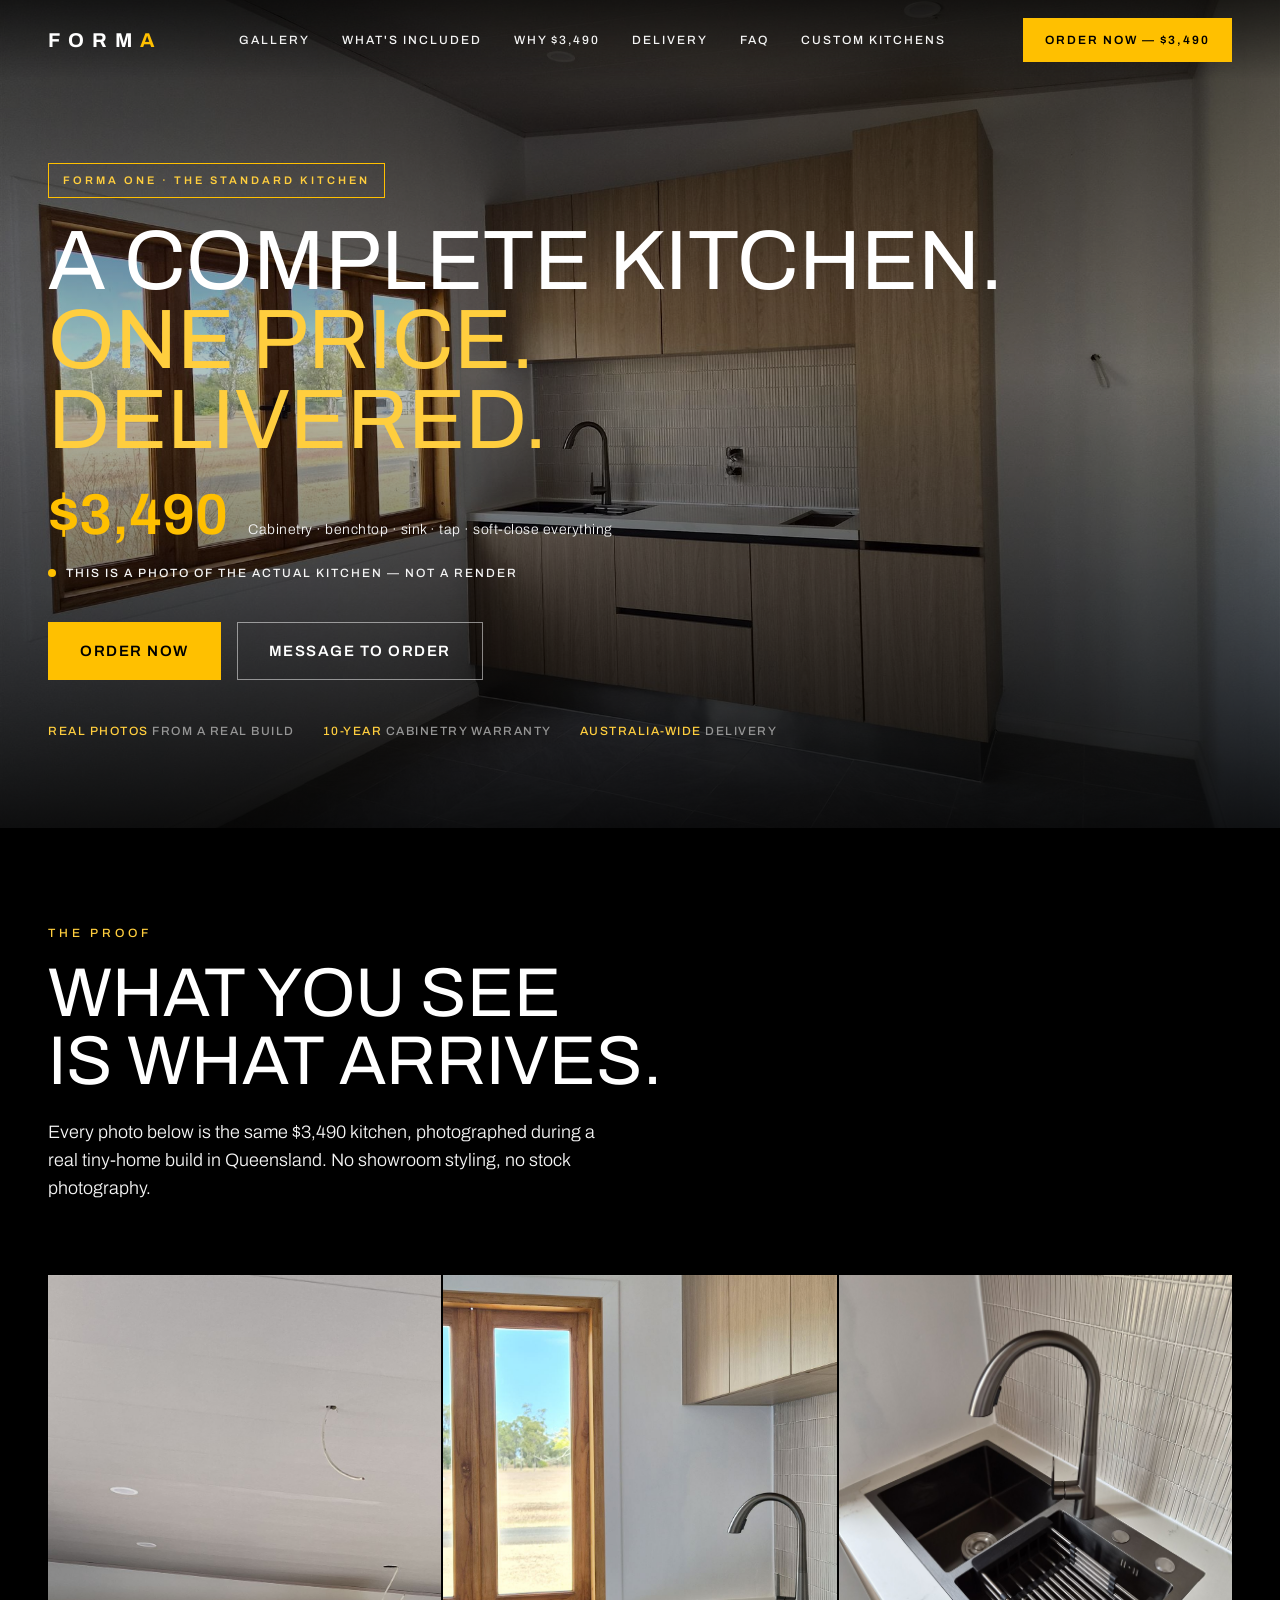
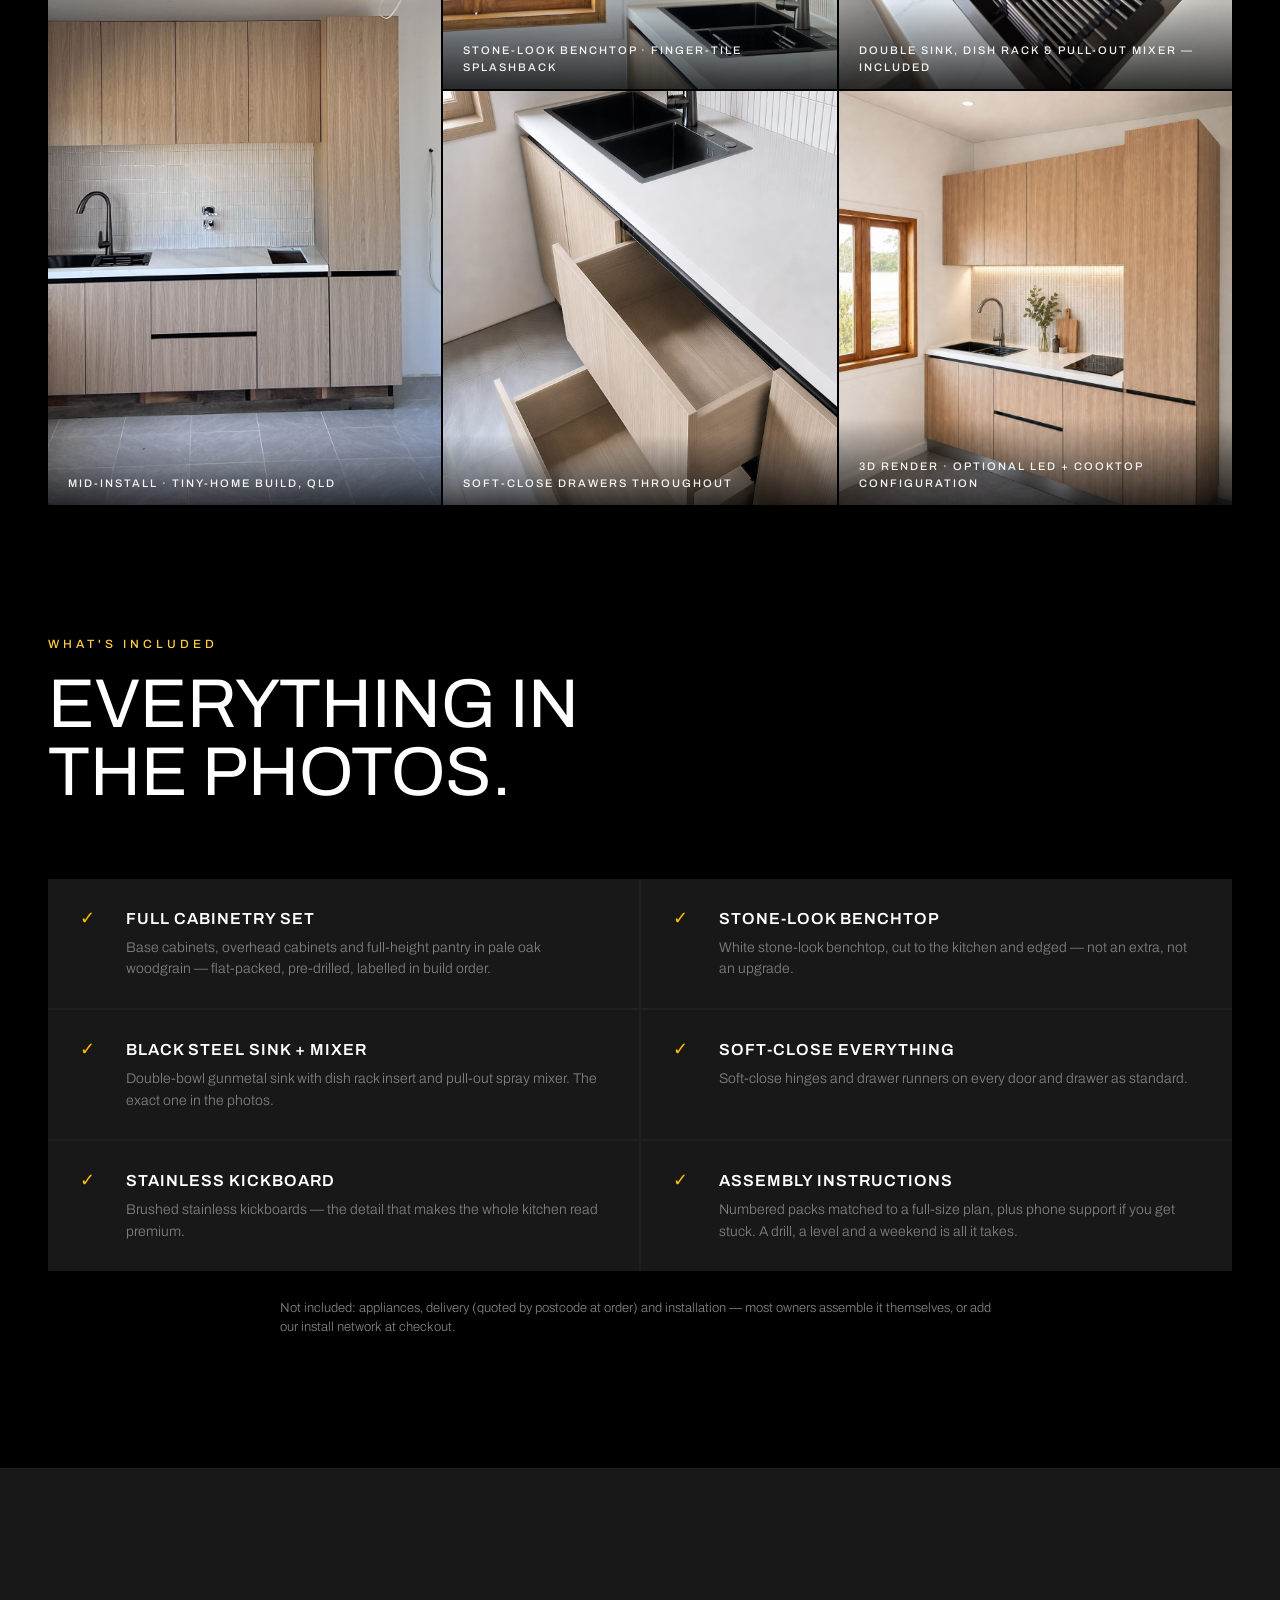
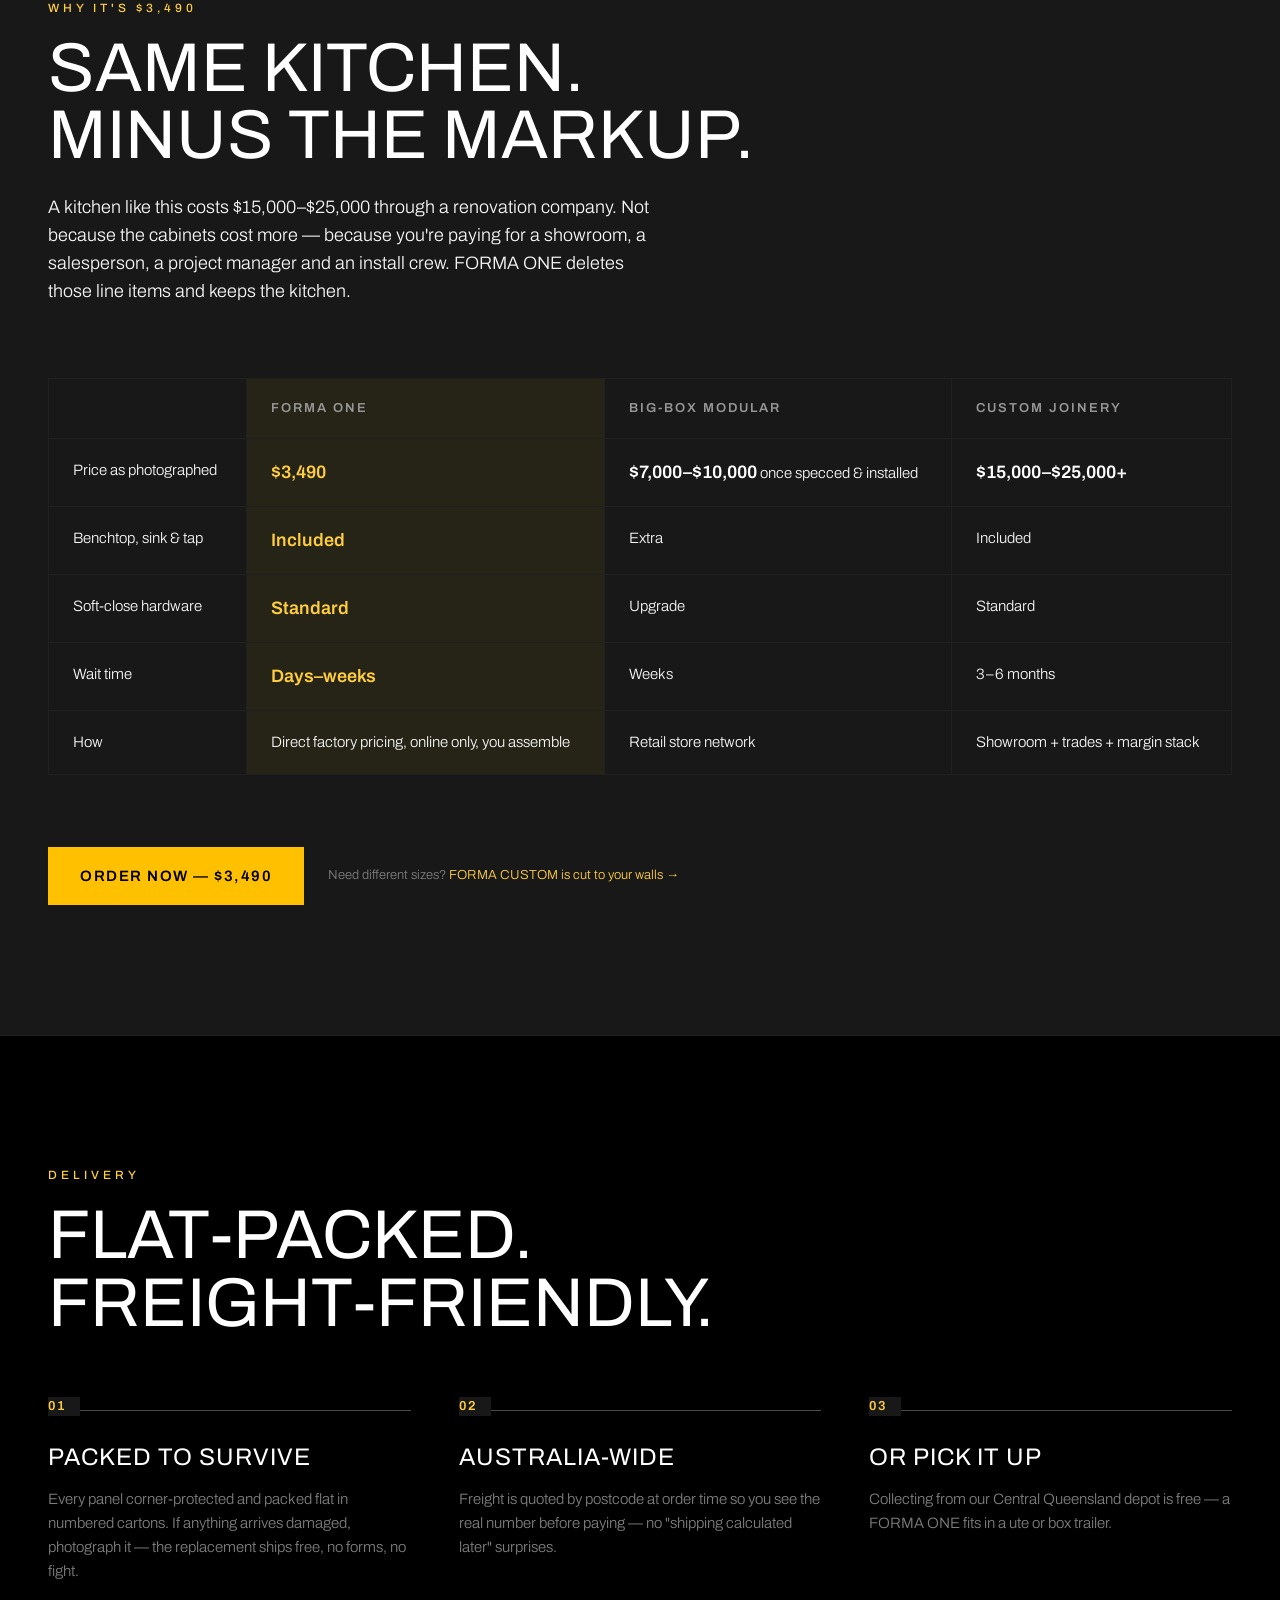
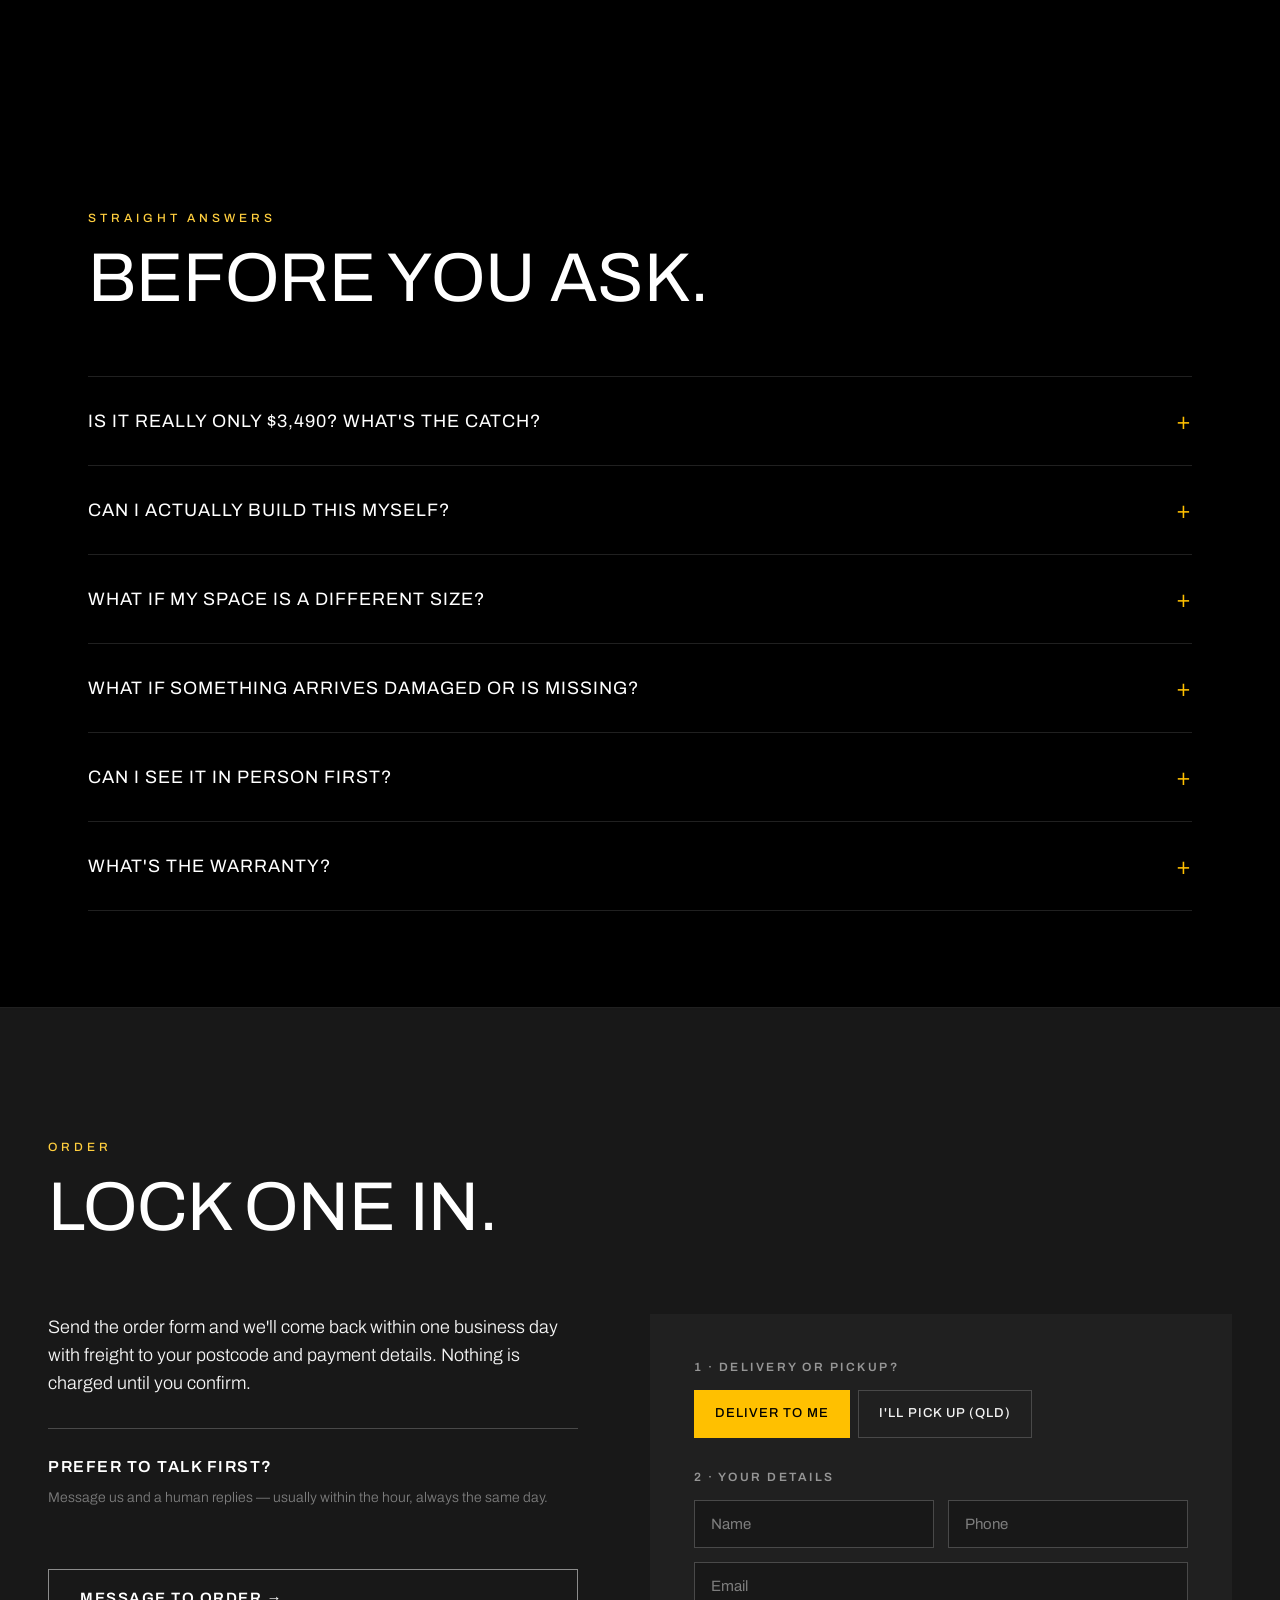
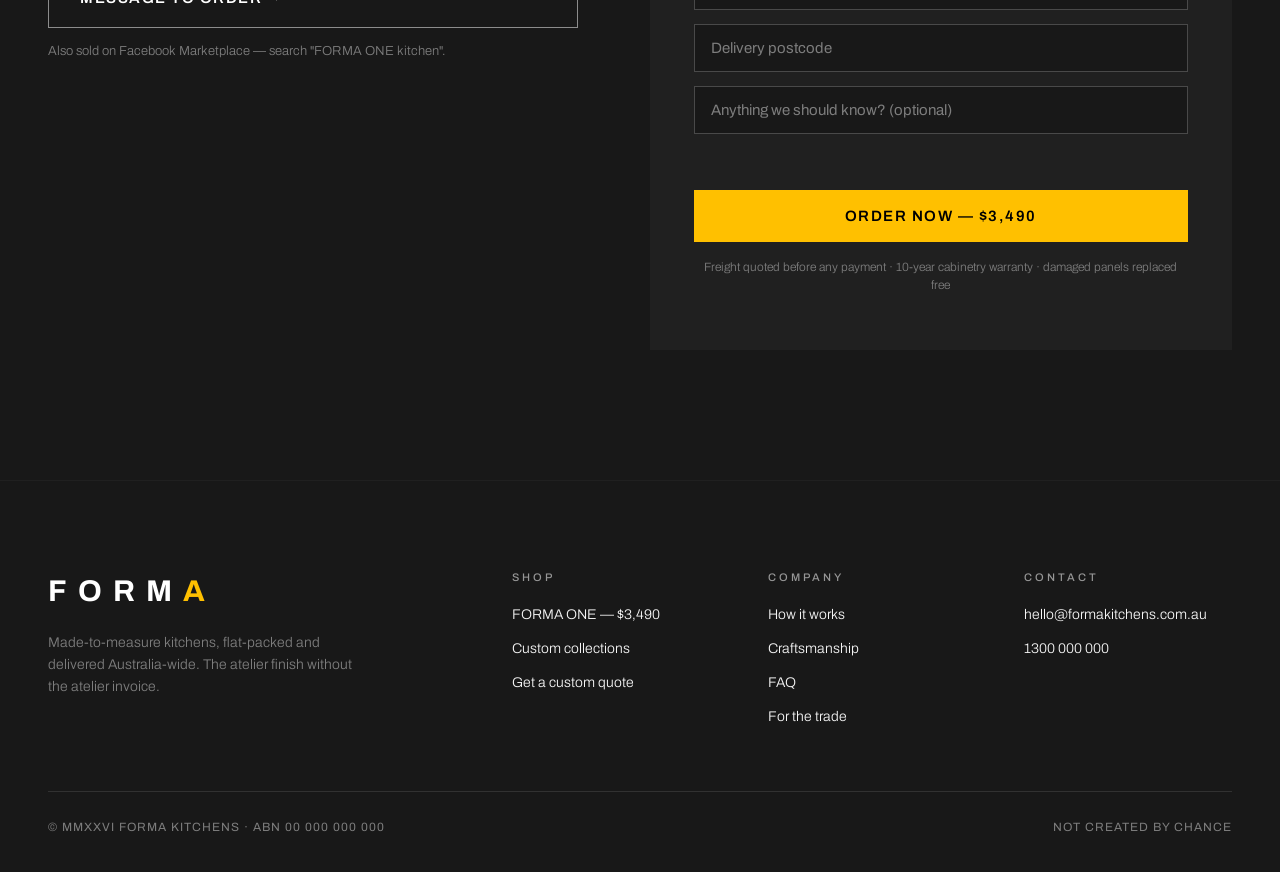
==== forma-one.html @ 72518c18 "Add FORMA ONE product page: $3,490 entry kitchen with real build photos Photo-led product page per t" ====
<!DOCTYPE html>
<html lang="en-AU">
<head>
<meta charset="utf-8">
<meta name="viewport" content="width=device-width, initial-scale=1">
<title>FORMA ONE — A Complete Kitchen for $3,490, Delivered | FORMA Kitchens</title>
<meta name="description" content="A complete modern kitchen — pale oak fronts, stone-look benchtop, black steel sink, soft-close everything — for $3,490. Real photos from a real build. Delivered flat-packed, Australia-wide.">
<meta property="og:title" content="FORMA ONE — A Complete Kitchen for $3,490">
<meta property="og:description" content="Everything in the photos: cabinetry, benchtop, sink, tap, soft-close hardware. $3,490, delivered flat-packed.">
<meta property="og:image" content="assets/products/kitchen-full.jpg">
<link rel="icon" href="data:image/svg+xml,%3Csvg xmlns='http://www.w3.org/2000/svg' viewBox='0 0 32 32'%3E%3Crect width='32' height='32' fill='%23000'/%3E%3Ctext x='16' y='23' font-family='Arial' font-size='20' font-weight='700' fill='%23FFC000' text-anchor='middle'%3EA%3C/text%3E%3C/svg%3E">
<link rel="stylesheet" href="css/styles.css">
<script type="application/ld+json">
{
  "@context": "https://schema.org",
  "@type": "Product",
  "name": "FORMA ONE — Complete Flat-Pack Kitchen",
  "image": "assets/products/kitchen-full.jpg",
  "description": "Complete modern kitchen: pale oak cabinetry, stone-look benchtop, black steel double sink and mixer, soft-close hardware. Delivered flat-packed Australia-wide.",
  "brand": { "@type": "Brand", "name": "FORMA Kitchens" },
  "offers": { "@type": "Offer", "priceCurrency": "AUD", "price": "3490", "availability": "https://schema.org/InStock" }
}
</script>
</head>
<body>

<!-- ============ HEADER ============ -->
<header class="site-header" id="site-header">
  <a href="index.html" class="logo">FORM<em>A</em></a>
  <nav class="main-nav" aria-label="Primary">
    <a href="#gallery">Gallery</a>
    <a href="#included">What's Included</a>
    <a href="#price">Why $3,490</a>
    <a href="#delivery">Delivery</a>
    <a href="#faq">FAQ</a>
    <a href="index.html#collections">Custom Kitchens</a>
  </nav>
  <a href="#order" class="header-cta">Order Now — $3,490</a>
  <button class="nav-toggle" id="nav-toggle" aria-label="Open menu" aria-expanded="false" aria-controls="mobile-nav">&#9776;</button>
</header>

<nav class="mobile-nav" id="mobile-nav" aria-label="Mobile">
  <a href="#gallery">Gallery</a>
  <a href="#included">What's Included</a>
  <a href="#price">Why $3,490</a>
  <a href="#delivery">Delivery</a>
  <a href="#faq">FAQ</a>
  <a href="index.html#collections">Custom Kitchens</a>
  <a href="#order" class="btn btn-gold">Order Now — $3,490</a>
</nav>

<!-- ============ HERO ============ -->
<section class="p-hero" id="top">
  <img src="assets/products/kitchen-full.jpg" alt="The FORMA ONE kitchen installed — pale oak cabinets, stone-look benchtop, black sink, tall pantry" fetchpriority="high">
  <div class="p-hero-scrim"></div>
  <div class="p-hero-inner">
    <span class="p-badge">FORMA ONE &middot; The Standard Kitchen</span>
    <h1>A complete kitchen.<br><span class="gold">One price. Delivered.</span></h1>
    <div class="p-price-row">
      <span class="p-price">$3,490</span>
      <span class="p-price-note">Cabinetry &middot; benchtop &middot; sink &middot; tap &middot; soft-close everything</span>
    </div>
    <span class="p-real">This is a photo of the actual kitchen &mdash; not a render</span>
    <div class="hero-ctas">
      <a href="#order" class="btn btn-gold">Order Now</a>
      <!-- TODO: replace mailto with your FB Messenger link (m.me/yourpage) or SMS when ready -->
      <a href="mailto:hello@formakitchens.com.au?subject=FORMA%20ONE%20order%20enquiry" class="btn btn-ghost">Message to Order</a>
    </div>
    <div class="hero-assure">
      <span><b>Real photos</b> from a real build</span>
      <span><b>10-year</b> cabinetry warranty</span>
      <span><b>Australia-wide</b> delivery</span>
    </div>
  </div>
</section>

<!-- ============ GALLERY (REAL PHOTOS) ============ -->
<section class="section-tight" id="gallery" style="padding-bottom:0;">
  <div class="container-wide">
    <span class="eyebrow" data-reveal>The proof</span>
    <h2 class="h-section" data-reveal>What you see<br>is what arrives.</h2>
    <p class="lead" data-reveal style="margin-top:24px;max-width:560px;">Every photo below is the same $3,490 kitchen, photographed during a real tiny-home build in Queensland. No showroom styling, no stock photography.</p>
  </div>
  <div class="container-wide">
    <div class="gallery-grid">
      <figure class="tall" data-reveal>
        <img src="assets/products/pantry-vertical.jpg" alt="Full kitchen with tall pantry, mid-install" loading="lazy">
        <figcaption>Mid-install &middot; tiny-home build, QLD</figcaption>
      </figure>
      <figure data-reveal>
        <img src="assets/products/detail-window.jpg" alt="Benchtop and black sink beside timber window" loading="lazy">
        <figcaption>Stone-look benchtop &middot; finger-tile splashback</figcaption>
      </figure>
      <figure data-reveal>
        <img src="assets/products/detail-sink.jpg" alt="Black steel double sink with dish rack and pull-out mixer" loading="lazy">
        <figcaption>Double sink, dish rack &amp; pull-out mixer &mdash; included</figcaption>
      </figure>
      <figure data-reveal>
        <img src="assets/products/detail-drawers.jpg" alt="Soft-close drawers open showing woodgrain interior" loading="lazy">
        <figcaption>Soft-close drawers throughout</figcaption>
      </figure>
      <figure data-reveal>
        <img src="assets/products/render-led.jpg" alt="Render of the FORMA ONE with optional under-cabinet lighting and cooktop" loading="lazy">
        <figcaption>3D render &middot; optional LED + cooktop configuration</figcaption>
      </figure>
    </div>
    <!-- TODO: add your assembly / walkthrough video here when filmed — a 60s phone video of the tiny house kitchen outperforms every photo.
    <div style="margin-top:2px;"><video controls preload="metadata" poster="assets/products/kitchen-full.jpg" src="assets/products/walkthrough.mp4" style="width:100%;display:block;"></video></div>
    -->
  </div>
</section>

<!-- ============ WHAT'S INCLUDED ============ -->
<section class="section" id="included">
  <div class="container-wide">
    <span class="eyebrow" data-reveal>What's included</span>
    <h2 class="h-section" data-reveal>Everything in<br>the photos.</h2>
    <!-- TODO: confirm exact run length / cabinet count against your actual kit before launch -->
    <div class="included-grid">
      <div class="included-item" data-reveal><span class="tick">&#10003;</span><div><h4>Full cabinetry set</h4><p>Base cabinets, overhead cabinets and full-height pantry in pale oak woodgrain — flat-packed, pre-drilled, labelled in build order.</p></div></div>
      <div class="included-item" data-reveal><span class="tick">&#10003;</span><div><h4>Stone-look benchtop</h4><p>White stone-look benchtop, cut to the kitchen and edged — not an extra, not an upgrade.</p></div></div>
      <div class="included-item" data-reveal><span class="tick">&#10003;</span><div><h4>Black steel sink + mixer</h4><p>Double-bowl gunmetal sink with dish rack insert and pull-out spray mixer. The exact one in the photos.</p></div></div>
      <div class="included-item" data-reveal><span class="tick">&#10003;</span><div><h4>Soft-close everything</h4><p>Soft-close hinges and drawer runners on every door and drawer as standard.</p></div></div>
      <div class="included-item" data-reveal><span class="tick">&#10003;</span><div><h4>Stainless kickboard</h4><p>Brushed stainless kickboards — the detail that makes the whole kitchen read premium.</p></div></div>
      <div class="included-item" data-reveal><span class="tick">&#10003;</span><div><h4>Assembly instructions</h4><p>Numbered packs matched to a full-size plan, plus phone support if you get stuck. A drill, a level and a weekend is all it takes.</p></div></div>
    </div>
    <p class="price-note" style="text-align:left;padding:0;margin-top:28px;">Not included: appliances, delivery (quoted by postcode at order) and installation — most owners assemble it themselves, or add our install network at checkout.</p>
  </div>
</section>

<!-- ============ WHY $3,490 ============ -->
<section class="section process" id="price">
  <div class="container-wide">
    <span class="eyebrow" data-reveal>Why it's $3,490</span>
    <h2 class="h-section" data-reveal>Same kitchen.<br>Minus the markup.</h2>
    <p class="lead" data-reveal style="margin-top:24px;max-width:620px;">A kitchen like this costs $15,000&ndash;$25,000 through a renovation company. Not because the cabinets cost more — because you're paying for a showroom, a salesperson, a project manager and an install crew. FORMA ONE deletes those line items and keeps the kitchen.</p>
    <div class="compare-wrap" data-reveal>
      <table class="compare">
        <tr><th></th><th class="col-forma">FORMA ONE</th><th>Big-box modular</th><th>Custom joinery</th></tr>
        <tr><td>Price as photographed</td><td class="col-forma"><b>$3,490</b></td><td><b>$7,000&ndash;$10,000</b> once specced &amp; installed</td><td><b>$15,000&ndash;$25,000+</b></td></tr>
        <tr><td>Benchtop, sink &amp; tap</td><td class="col-forma"><b>Included</b></td><td>Extra</td><td>Included</td></tr>
        <tr><td>Soft-close hardware</td><td class="col-forma"><b>Standard</b></td><td>Upgrade</td><td>Standard</td></tr>
        <tr><td>Wait time</td><td class="col-forma"><b>Days&ndash;weeks</b></td><td>Weeks</td><td>3&ndash;6 months</td></tr>
        <tr><td>How</td><td class="col-forma">Direct factory pricing, online only, you assemble</td><td>Retail store network</td><td>Showroom + trades + margin stack</td></tr>
      </table>
    </div>
    <div class="process-cta-row" data-reveal>
      <a href="#order" class="btn btn-gold">Order Now — $3,490</a>
      <span class="hint">Need different sizes? <a href="index.html#quote" style="color:var(--gold-text);">FORMA CUSTOM is cut to your walls &rarr;</a></span>
    </div>
  </div>
</section>

<!-- ============ DELIVERY ============ -->
<section class="section" id="delivery">
  <div class="container-wide">
    <span class="eyebrow" data-reveal>Delivery</span>
    <h2 class="h-section" data-reveal>Flat-packed.<br>Freight-friendly.</h2>
    <div class="process-grid cols-3" style="margin-top:72px;">
      <div class="process-step" data-reveal>
        <span class="num">01</span>
        <h3>Packed to survive</h3>
        <p>Every panel corner-protected and packed flat in numbered cartons. If anything arrives damaged, photograph it — the replacement ships free, no forms, no fight.</p>
      </div>
      <div class="process-step" data-reveal>
        <span class="num">02</span>
        <h3>Australia-wide</h3>
        <p>Freight is quoted by postcode at order time so you see the real number before paying — no "shipping calculated later" surprises.</p>
        <!-- TODO: confirm freight bands (e.g. QLD metro $X, east coast $Y, WA/NT $Z) and add them here -->
      </div>
      <div class="process-step" data-reveal>
        <span class="num">03</span>
        <h3>Or pick it up</h3>
        <p>Collecting from our Central Queensland depot is free — a FORMA ONE fits in a ute or box trailer.</p>
        <!-- TODO: confirm pickup location wording -->
      </div>
    </div>
  </div>
</section>

<!-- ============ FAQ ============ -->
<section class="section-tight" id="faq">
  <div class="container">
    <span class="eyebrow" data-reveal>Straight answers</span>
    <h2 class="h-section" data-reveal>Before you ask.</h2>
    <div class="faq-list" data-reveal>
      <details class="faq-item">
        <summary>Is it really only $3,490? What's the catch?</summary>
        <div class="faq-body">The catch is that you assemble it. That's it. There's no showroom, no salesperson and no installer in the price — that's the $10,000+ a renovation company adds on top of cabinets like these. The photos on this page are the actual product, benchtop and sink included.</div>
      </details>
      <details class="faq-item">
        <summary>Can I actually build this myself?</summary>
        <div class="faq-body">If you've ever assembled flat-pack furniture, yes. Panels arrive pre-drilled and labelled in build order with a full-size plan. Most owners finish in a weekend with a drill, a level and a second pair of hands for the overheads. Stuck? Call us — a human who has built this exact kitchen answers.</div>
      </details>
      <details class="faq-item">
        <summary>What if my space is a different size?</summary>
        <div class="faq-body">FORMA ONE is a fixed layout — that's how it stays at $3,490. If your walls need something different, <a href="index.html#quote" style="color:var(--gold-text);">FORMA CUSTOM</a> is the same system cut to your exact measurements, from $760 per linear metre.</div>
      </details>
      <details class="faq-item">
        <summary>What if something arrives damaged or is missing?</summary>
        <div class="faq-body">Photograph it and send it through. Replacement parts ship free and jump the queue, and we confirm your replacement timeline within 24 hours. Transit damage is 100% our problem, not yours.</div>
      </details>
      <details class="faq-item">
        <summary>Can I see it in person first?</summary>
        <div class="faq-body">There's no showroom — that's a big part of why it's $3,490 instead of $15,000. What we can do: a live video call walking around an installed kitchen, more photos of any detail you want, and reviews from owners who've built one. <!-- TODO: link Google reviews profile when live --></div>
      </details>
      <details class="faq-item">
        <summary>What's the warranty?</summary>
        <div class="faq-body">10 years on cabinetry and supplied hardware under normal domestic use — delamination, board failure, hinge and runner mechanisms. Assembly mishaps aren't covered, but replacement panels are cheap and we'll talk you through any fix.</div>
      </details>
    </div>
  </div>
</section>

<!-- ============ ORDER ============ -->
<section class="section quote-section" id="order">
  <div class="container-wide">
    <span class="eyebrow" data-reveal>Order</span>
    <h2 class="h-section" data-reveal>Lock one in.</h2>
    <div class="order-grid">
      <div data-reveal>
        <p class="lead" style="margin:0 0 30px;">Send the order form and we'll come back within one business day with freight to your postcode and payment details. Nothing is charged until you confirm.</p>
        <div class="quote-benefit" style="border-top:1px solid var(--graphite);">
          <h4>Prefer to talk first?</h4>
          <p>Message us and a human replies — usually within the hour, always the same day.</p>
        </div>
        <div class="order-msg-cta">
          <!-- TODO: swap mailto for m.me/yourpage or an SMS link -->
          <a href="mailto:hello@formakitchens.com.au?subject=FORMA%20ONE%20enquiry" class="btn btn-ghost">Message to Order &rarr;</a>
          <span class="hint" style="font-size:13px;color:var(--ash);font-weight:300;">Also sold on Facebook Marketplace — search "FORMA ONE kitchen".</span>
        </div>
      </div>

      <form class="estimator" id="order-form" name="order" method="POST" action="/" data-netlify="true" netlify-honeypot="bot-field" data-reveal novalidate>
        <input type="hidden" name="form-name" value="order">
        <input type="hidden" name="product" value="FORMA ONE — $3,490">
        <p hidden aria-hidden="true"><label>Leave this field empty: <input name="bot-field" tabindex="-1" autocomplete="off"></label></p>
        <fieldset>
          <legend>1 &middot; Delivery or pickup?</legend>
          <div class="opt-row">
            <label class="opt"><input type="radio" name="fulfilment" value="delivery" checked><span>Deliver to me</span></label>
            <label class="opt"><input type="radio" name="fulfilment" value="pickup"><span>I'll pick up (QLD)</span></label>
          </div>
        </fieldset>
        <fieldset>
          <legend>2 &middot; Your details</legend>
          <div class="quote-fields">
            <input type="text" name="name" placeholder="Name" autocomplete="name" required>
            <input type="tel" name="phone" placeholder="Phone" autocomplete="tel" required>
            <input type="email" name="email" placeholder="Email" autocomplete="email" class="full" required>
            <input type="text" name="postcode" placeholder="Delivery postcode" autocomplete="postal-code" class="full" required>
            <input type="text" name="notes" placeholder="Anything we should know? (optional)" class="full">
          </div>
        </fieldset>
        <button type="submit" class="btn btn-gold btn-block">Order Now — $3,490</button>
        <p class="quote-fine">Freight quoted before any payment &middot; 10-year cabinetry warranty &middot; damaged panels replaced free</p>
      </form>

      <div class="quote-success" id="order-success" hidden>
        <span class="tick">&#10003;</span>
        <h3>Order received.</h3>
        <p>We'll reply within one business day with your freight quote and payment details. Nothing is charged until you confirm — check your inbox (and spam) for our reply.</p>
      </div>
    </div>
  </div>
</section>

<!-- ============ FOOTER ============ -->
<footer class="site-footer">
  <div class="footer-grid">
    <div class="footer-brand">
      <span class="logo" style="font-size:30px;letter-spacing:11px;">FORM<em>A</em></span>
      <p>Made-to-measure kitchens, flat-packed and delivered Australia-wide. The atelier finish without the atelier invoice.</p>
    </div>
    <div class="footer-col">
      <span class="col-title">Shop</span>
      <a href="#top">FORMA ONE — $3,490</a>
      <a href="index.html#collections">Custom collections</a>
      <a href="index.html#quote">Get a custom quote</a>
    </div>
    <div class="footer-col">
      <span class="col-title">Company</span>
      <a href="index.html#process">How it works</a>
      <a href="index.html#craft">Craftsmanship</a>
      <a href="#faq">FAQ</a>
      <a href="index.html#trade">For the trade</a>
    </div>
    <div class="footer-col">
      <span class="col-title">Contact</span>
      <a href="mailto:hello@formakitchens.com.au">hello@formakitchens.com.au</a>
      <a href="tel:+611300000000">1300 000 000</a>
    </div>
  </div>
  <div class="footer-base">
    <span>&copy; MMXXVI FORMA Kitchens &middot; ABN 00 000 000 000</span>
    <span>Not created by chance</span>
  </div>
</footer>

<!-- Sticky mobile CTA -->
<div class="sticky-cta" id="sticky-cta">
  <a href="#order" class="btn btn-gold">Order Now — $3,490</a>
</div>

<script src="js/main.js"></script>
<script src="js/product.js"></script>
</body>
</html>
---- css/styles.css ----
/* ============================================================
 * FORMA KITCHENS — LUMINA design system
 * Monochrome + gold. Sharp corners. Depth = surface shift, not shadows.
 * ============================================================ */

/* ---- Self-hosted Archivo (variable weight) ---- */
@font-face {
  font-family: 'Archivo';
  font-style: normal;
  font-weight: 100 900;
  font-stretch: 100%;
  font-display: swap;
  src: url("../assets/fonts/archivo-latin.woff2") format('woff2');
  unicode-range: U+0000-00FF, U+0131, U+0152-0153, U+02BB-02BC, U+02C6, U+02DA, U+02DC, U+2000-206F, U+20AC, U+2122, U+2191, U+2193, U+2212, U+2215, U+FEFF, U+FFFD;
}
@font-face {
  font-family: 'Archivo';
  font-style: normal;
  font-weight: 100 900;
  font-stretch: 100%;
  font-display: swap;
  src: url("../assets/fonts/archivo-latin-ext.woff2") format('woff2');
  unicode-range: U+0100-02BA, U+02BD-02C5, U+02C7-02CC, U+02CE-02D7, U+02DD-02FF, U+1D00-1DBF, U+1E00-1E9F, U+1EF2-1EFF, U+2020, U+20A0-20AB, U+20AD-20C0, U+2113, U+2C60-2C7F, U+A720-A7FF;
}
@font-face {
  font-family: 'Archivo Narrow';
  font-style: normal;
  font-weight: 400 700;
  font-display: swap;
  src: url("../assets/fonts/archivo-narrow-latin.woff2") format('woff2');
  unicode-range: U+0000-00FF, U+0131, U+0152-0153, U+02BB-02BC, U+02C6, U+02DA, U+02DC, U+2000-206F, U+20AC, U+2122, U+2191, U+2193, U+2212, U+2215, U+FEFF, U+FFFD;
}

:root {
  --gold: #FFC000;
  --gold-press: #E0A800;
  --gold-text: #FFCE3E;
  --black: #000000;
  --white: #FFFFFF;
  --abyss: #000000;
  --iron: #181818;
  --charcoal: #202020;
  --graphite: #494949;
  --smoke: #F5F5F5;
  --steel: #969696;
  --ash: #7D7D7D;
  --border-ghost: rgba(255,255,255,0.5);
  --border-hairline: #202020;
  --ease: cubic-bezier(0.2, 0, 0, 1);
  --dur: 200ms;
  --font: 'Archivo', 'Helvetica Neue', Arial, sans-serif;
  --content-max: 1200px;
  --wide-max: 1600px;
  --pad-x: 48px;
}

* { box-sizing: border-box; }
html { scroll-behavior: smooth; }
html, body { margin: 0; background: var(--abyss); }
body { font-family: var(--font); color: var(--white); font-size: 16px; line-height: 1.5; -webkit-font-smoothing: antialiased; overflow-x: hidden; }
::selection { background: var(--gold); color: var(--black); }
a { color: var(--white); text-decoration: none; transition: color var(--dur) var(--ease), background-color var(--dur) var(--ease), border-color var(--dur) var(--ease); }
img { max-width: 100%; }

.container { max-width: var(--content-max); margin: 0 auto; padding: 0 var(--pad-x); }
.container-wide { max-width: var(--wide-max); margin: 0 auto; padding: 0 var(--pad-x); }

/* ---- Type ---- */
.eyebrow { display: block; font-size: 12px; font-weight: 500; letter-spacing: 4px; text-transform: uppercase; color: var(--gold-text); }
.h-section { margin: 18px 0 0; font-weight: 400; font-size: clamp(38px, 5.4vw, 84px); line-height: 0.98; text-transform: uppercase; color: var(--white); }
.lead { font-size: 18px; font-weight: 300; line-height: 1.55; color: var(--smoke); }
.muted { color: var(--ash); }

/* ---- Buttons ---- */
.btn { display: inline-flex; align-items: center; justify-content: center; gap: 10px; padding: 18px 32px; font-family: var(--font); font-size: 15px; font-weight: 600; letter-spacing: 1.5px; text-transform: uppercase; border: 0; cursor: pointer; transition: background-color var(--dur) var(--ease), color var(--dur) var(--ease), border-color var(--dur) var(--ease); }
.btn-gold { background: var(--gold); color: var(--black); }
.btn-gold:hover { background: var(--gold-press); color: var(--black); }
.btn-ghost { background: transparent; color: var(--white); border: 1px solid var(--border-ghost); padding: 17px 31px; }
.btn-ghost:hover { background: var(--white); color: var(--black); border-color: var(--white); }
.btn-block { width: 100%; }

/* ---- Reveal on scroll ---- */
[data-reveal] { opacity: 0; transform: translateY(28px); }
[data-reveal].is-in { opacity: 1; transform: translateY(0); transition: opacity 800ms var(--ease), transform 800ms var(--ease); }
@media (prefers-reduced-motion: reduce) {
  [data-reveal] { opacity: 1; transform: none; }
  html { scroll-behavior: auto; }
}

/* ============================================================
 * HEADER
 * ============================================================ */
.site-header { position: fixed; top: 0; left: 0; right: 0; z-index: 100; display: flex; align-items: center; justify-content: space-between; gap: 24px; padding: 18px var(--pad-x); background: linear-gradient(to bottom, rgba(0,0,0,0.55), rgba(0,0,0,0)); transition: background-color 300ms var(--ease); }
.site-header.is-solid { background: rgba(0,0,0,0.92); border-bottom: 1px solid var(--border-hairline); }
.logo { font-size: 20px; font-weight: 700; letter-spacing: 8px; color: var(--white); white-space: nowrap; }
.logo em { font-style: normal; color: var(--gold); }
.main-nav { display: flex; gap: 32px; }
.main-nav a { font-size: 12px; font-weight: 500; letter-spacing: 2px; text-transform: uppercase; color: var(--smoke); }
.main-nav a:hover { color: var(--gold-text); }
.header-cta { flex-shrink: 0; font-size: 12px; font-weight: 600; letter-spacing: 2px; text-transform: uppercase; padding: 13px 22px; background: var(--gold); color: var(--black); white-space: nowrap; }
.header-cta:hover { background: var(--gold-press); color: var(--black); }
.nav-toggle { display: none; background: none; border: 1px solid var(--border-ghost); color: var(--white); font-size: 20px; line-height: 1; padding: 10px 14px; cursor: pointer; }

/* Mobile drawer */
.mobile-nav { display: none; position: fixed; inset: 0; z-index: 99; background: rgba(0,0,0,0.96); padding: 110px 32px 40px; flex-direction: column; gap: 8px; }
.mobile-nav.is-open { display: flex; }
.mobile-nav a { font-size: 22px; font-weight: 400; text-transform: uppercase; letter-spacing: 2px; padding: 14px 0; border-bottom: 1px solid var(--border-hairline); }
.mobile-nav .btn { margin-top: 24px; }

/* ============================================================
 * HERO — pinned two-stage sequence over a playing video
 * ============================================================ */
.hero-track { position: relative; height: 230vh; background: var(--abyss); }
.hero-sticky { position: sticky; top: 0; height: 100vh; height: 100svh; overflow: hidden; }
.hero-media { position: absolute; inset: 0; }
.hero-media video { position: absolute; top: 50%; left: 50%; transform: translate(-50%,-50%); min-width: 100%; min-height: 100%; width: auto; height: auto; object-fit: cover; }
.hero-scrim { position: absolute; inset: 0; background: linear-gradient(to bottom, rgba(0,0,0,0.62) 0%, rgba(0,0,0,0.22) 45%, rgba(0,0,0,0.88) 100%); }

.hero-stage { position: absolute; inset: 0; z-index: 2; }
.hero-stage-1 { display: flex; flex-direction: column; align-items: center; justify-content: center; text-align: center; pointer-events: none; will-change: opacity, transform; }
.hero-kicker { display: block; font-size: 13px; font-weight: 500; letter-spacing: 5px; text-transform: uppercase; color: var(--gold-text); margin-bottom: 26px; opacity: 0; animation: formaFade 900ms var(--ease) 1100ms both; }
.hero-wordmark { margin: 0; font-weight: 400; font-size: clamp(88px, 17vw, 270px); line-height: 0.9; letter-spacing: 0.04em; text-transform: uppercase; color: var(--white); display: flex; overflow: hidden; }
.hero-wordmark span { display: inline-block; animation: formaRise 850ms var(--ease) both; }
.hero-wordmark span:nth-child(1) { animation-delay: 150ms; }
.hero-wordmark span:nth-child(2) { animation-delay: 260ms; }
.hero-wordmark span:nth-child(3) { animation-delay: 370ms; }
.hero-wordmark span:nth-child(4) { animation-delay: 480ms; }
.hero-wordmark span:nth-child(5) { animation-delay: 590ms; }
.hero-wordmark .gold { color: var(--gold); }
.hero-tagline { font-size: 15px; font-weight: 300; letter-spacing: 3px; text-transform: uppercase; color: var(--smoke); margin-top: 28px; opacity: 0; animation: formaFade 900ms var(--ease) 1400ms both; }

.hero-stage-2 { display: flex; flex-direction: column; justify-content: flex-end; padding: 0 var(--pad-x) 110px; max-width: var(--wide-max); margin: 0 auto; opacity: 0; pointer-events: none; will-change: opacity, transform; }
.hero-headline { margin: 0; font-weight: 400; font-size: clamp(44px, 7vw, 108px); line-height: 0.92; letter-spacing: 0.01em; text-transform: uppercase; color: var(--white); max-width: 1050px; }
.hero-headline .gold { font-style: normal; color: var(--gold-text); }
.hero-sub { margin: 26px 0 0; font-size: 18px; font-weight: 300; line-height: 1.55; color: var(--smoke); max-width: 540px; }
.hero-ctas { display: flex; gap: 16px; margin-top: 38px; flex-wrap: wrap; }
.hero-assure { display: flex; gap: 28px; flex-wrap: wrap; margin-top: 42px; }
.hero-assure span { font-size: 12px; font-weight: 500; letter-spacing: 1.5px; text-transform: uppercase; color: var(--steel); }
.hero-assure b { color: var(--gold-text); font-weight: 500; }

.hero-hint { position: absolute; left: 0; right: 0; bottom: 58px; z-index: 3; text-align: center; font-size: 11px; font-weight: 500; letter-spacing: 4px; text-transform: uppercase; color: var(--steel); pointer-events: none; }
.hero-progress-track { position: absolute; left: var(--pad-x); right: var(--pad-x); bottom: 38px; z-index: 3; height: 2px; background: rgba(255,255,255,0.18); }
#hero-progress { height: 100%; width: 0%; background: var(--gold); }

/* Reduced motion: no pin, show the offer stage statically */
@media (prefers-reduced-motion: reduce) {
  .hero-track { height: auto; }
  .hero-sticky { position: relative; height: 100vh; }
  .hero-stage-1 { display: none; }
  .hero-stage-2 { opacity: 1 !important; transform: none !important; pointer-events: auto !important; }
  .hero-hint, .hero-progress-track { display: none; }
}
@keyframes formaRise { from { opacity: 0; transform: translateY(110%); } to { opacity: 1; transform: translateY(0); } }
@keyframes formaFade { from { opacity: 0; } to { opacity: 1; } }

/* ============================================================
 * TRUST BAR
 * ============================================================ */
.trustbar { background: var(--iron); border-top: 1px solid var(--border-hairline); border-bottom: 1px solid var(--border-hairline); }
.trustbar-inner { max-width: var(--wide-max); margin: 0 auto; padding: 28px var(--pad-x); display: flex; align-items: center; justify-content: space-between; gap: 32px; flex-wrap: wrap; }
.trust-stat { display: flex; flex-direction: column; gap: 2px; }
.trust-stat b { font-size: 22px; font-weight: 600; color: var(--white); letter-spacing: 0.5px; }
.trust-stat span { font-size: 11px; font-weight: 500; letter-spacing: 2px; text-transform: uppercase; color: var(--ash); }
.trust-brands { display: flex; align-items: center; gap: 28px; flex-wrap: wrap; }
.trust-brands span { font-size: 14px; font-weight: 700; letter-spacing: 3px; color: var(--graphite); text-transform: uppercase; transition: color var(--dur) var(--ease); }
.trust-brands span:hover { color: var(--steel); }
.trust-brands em { font-style: normal; font-size: 10px; letter-spacing: 2px; color: var(--ash); display: block; font-weight: 500; }

/* ============================================================
 * VALUE PROPS
 * ============================================================ */
.section { padding: 130px 0; }
.section-tight { padding: 96px 0; }
.value-grid { display: grid; grid-template-columns: repeat(3, 1fr); gap: 2px; margin-top: 72px; background: var(--border-hairline); }
.value-card { background: var(--iron); padding: 44px 40px 48px; }
.value-card .num { font-size: 13px; font-weight: 500; color: var(--ash); }
.value-card h3 { margin: 18px 0 0; font-weight: 400; font-size: 26px; line-height: 1.15; text-transform: uppercase; letter-spacing: 1px; }
.value-card p { margin: 14px 0 0; font-size: 15px; font-weight: 300; line-height: 1.6; color: var(--ash); }
.value-card b { color: var(--gold-text); font-weight: 500; }

/* ============================================================
 * COLLECTIONS
 * ============================================================ */
.collection-hero { position: relative; display: block; height: 88vh; margin-top: 72px; overflow: hidden; }
.collection-hero img, .collection-card img { position: absolute; inset: 0; width: 100%; height: 100%; object-fit: cover; opacity: 0.82; transition: opacity 320ms var(--ease), transform 700ms var(--ease); }
.collection-hero:hover img, .collection-card:hover img { opacity: 1; }
.collection-scrim { position: absolute; inset: 0; background: linear-gradient(to top, rgba(0,0,0,0.88) 0%, rgba(0,0,0,0.15) 48%, rgba(0,0,0,0.35) 100%); }
.collection-hero-meta { position: absolute; left: var(--pad-x); right: var(--pad-x); bottom: 56px; display: flex; align-items: flex-end; justify-content: space-between; flex-wrap: wrap; gap: 24px; }
.collection-title { margin: 14px 0 0; font-weight: 400; font-size: clamp(48px, 7vw, 116px); line-height: 0.9; text-transform: uppercase; color: var(--white); }
.collection-desc { margin: 16px 0 0; font-size: 16px; font-weight: 300; line-height: 1.55; color: var(--smoke); max-width: 430px; }
.collection-price { display: flex; flex-direction: column; align-items: flex-end; gap: 14px; }
.price-tag { font-size: 13px; font-weight: 500; letter-spacing: 2px; text-transform: uppercase; color: var(--steel); }
.price-tag b { display: block; font-size: 26px; font-weight: 600; letter-spacing: 0.5px; color: var(--white); margin-top: 4px; }
.price-tag b em { font-style: normal; font-size: 13px; font-weight: 400; color: var(--ash); letter-spacing: 1px; }
.collection-duo { display: grid; grid-template-columns: 1fr 1fr; gap: 2px; margin-top: 2px; }
.collection-card { position: relative; display: block; height: 68vh; overflow: hidden; }
.collection-card-meta { position: absolute; left: 40px; right: 40px; bottom: 42px; }
.collection-card .collection-title { font-size: clamp(36px, 4.2vw, 68px); }
.collection-card .price-row { display: flex; align-items: center; justify-content: space-between; gap: 16px; flex-wrap: wrap; margin-top: 18px; }
.link-arrow { font-size: 12px; font-weight: 600; letter-spacing: 2.5px; text-transform: uppercase; color: var(--gold-text); }
.link-arrow:hover { color: var(--gold); }
.price-note { text-align: center; margin: 40px auto 0; max-width: 720px; padding: 0 var(--pad-x); font-size: 13px; color: var(--ash); font-weight: 300; }

/* ============================================================
 * PROCESS
 * ============================================================ */
.process { background: var(--iron); border-top: 1px solid var(--border-hairline); border-bottom: 1px solid var(--border-hairline); }
.process-grid { display: grid; grid-template-columns: repeat(4, 1fr); gap: 48px; margin-top: 80px; }
.process-grid.cols-3 { grid-template-columns: repeat(3, 1fr); }
@media (max-width: 1080px) { .process-grid.cols-3 { grid-template-columns: 1fr 1fr; } }
@media (max-width: 720px) { .process-grid.cols-3 { grid-template-columns: 1fr; } }
.process-step { position: relative; padding-top: 28px; border-top: 1px solid var(--graphite); }
.process-step .num { position: absolute; top: -14px; left: 0; background: var(--iron); padding-right: 14px; font-size: 13px; font-weight: 600; color: var(--gold-text); letter-spacing: 2px; }
.process-step h3 { margin: 0; font-weight: 400; font-size: 24px; text-transform: uppercase; letter-spacing: 1px; }
.process-step p { margin: 12px 0 0; font-size: 15px; font-weight: 300; line-height: 1.6; color: var(--ash); }
.process-cta-row { display: flex; align-items: center; gap: 24px; margin-top: 72px; flex-wrap: wrap; }
.process-cta-row .hint { font-size: 13px; color: var(--ash); font-weight: 300; }

/* ============================================================
 * CRAFT
 * ============================================================ */
.craft-grid { display: grid; grid-template-columns: 1.15fr 1fr; gap: 72px; align-items: start; }
.craft-item { border-top: 1px solid var(--border-hairline); padding: 34px 0; display: grid; grid-template-columns: 56px 1fr; gap: 22px; }
.craft-item:last-child { border-bottom: 1px solid var(--border-hairline); }
.craft-item .num { font-size: 14px; font-weight: 500; color: var(--ash); }
.craft-item h3 { margin: 0; font-weight: 400; font-size: 27px; text-transform: uppercase; letter-spacing: 1px; }
.craft-item p { margin: 12px 0 0; font-size: 15px; font-weight: 300; line-height: 1.6; color: var(--ash); max-width: 520px; }
.craft-visual { position: sticky; top: 110px; }
.craft-visual img { display: block; width: 100%; height: 68vh; object-fit: cover; opacity: 0.88; }
.craft-visual figcaption { margin-top: 14px; font-size: 11px; font-weight: 500; letter-spacing: 3px; text-transform: uppercase; color: var(--ash); }

/* ============================================================
 * ESTIMATOR / QUOTE
 * ============================================================ */
.quote-section { background: var(--iron); border-top: 1px solid var(--border-hairline); }
.quote-grid { display: grid; grid-template-columns: 1fr 1.1fr; gap: 72px; align-items: start; margin-top: 72px; }
.quote-benefits { display: flex; flex-direction: column; gap: 0; }
.quote-benefit { border-top: 1px solid var(--graphite); padding: 26px 0; }
.quote-benefit h4 { margin: 0; font-size: 16px; font-weight: 600; text-transform: uppercase; letter-spacing: 1.5px; }
.quote-benefit p { margin: 8px 0 0; font-size: 14px; font-weight: 300; color: var(--ash); line-height: 1.6; }
.estimator { background: var(--charcoal); padding: 44px; }
.estimator fieldset { border: 0; margin: 0 0 30px; padding: 0; }
.estimator legend, .field-label { display: block; padding: 0; margin: 0 0 14px; font-size: 12px; font-weight: 600; letter-spacing: 2.5px; text-transform: uppercase; color: var(--steel); }
.opt-row { display: flex; gap: 8px; flex-wrap: wrap; }
.opt { position: relative; }
.opt input { position: absolute; opacity: 0; inset: 0; cursor: pointer; }
.opt span { display: inline-block; padding: 13px 20px; border: 1px solid var(--graphite); font-size: 13px; font-weight: 500; letter-spacing: 1px; text-transform: uppercase; color: var(--smoke); cursor: pointer; transition: background-color var(--dur) var(--ease), color var(--dur) var(--ease), border-color var(--dur) var(--ease); }
.opt input:checked + span { background: var(--gold); border-color: var(--gold); color: var(--black); }
.opt input:focus-visible + span { outline: 2px solid var(--gold-text); outline-offset: 2px; }
.range-row { display: flex; align-items: center; gap: 20px; }
.range-row input[type=range] { flex: 1; accent-color: var(--gold); height: 2px; }
.range-val { min-width: 74px; text-align: right; font-size: 20px; font-weight: 600; color: var(--white); }
.estimate-panel { border: 1px solid var(--graphite); padding: 26px 28px; margin-bottom: 30px; display: flex; align-items: baseline; justify-content: space-between; gap: 16px; flex-wrap: wrap; }
.estimate-panel .label { font-size: 11px; font-weight: 600; letter-spacing: 2.5px; text-transform: uppercase; color: var(--ash); display: block; margin-bottom: 8px; }
.estimate-figure { font-size: clamp(26px, 3vw, 38px); font-weight: 600; letter-spacing: 0.5px; color: var(--gold-text); line-height: 1.1; }
.estimate-panel .fine { font-size: 12px; color: var(--ash); font-weight: 300; max-width: 220px; }
.quote-fields { display: grid; grid-template-columns: 1fr 1fr; gap: 14px; margin-bottom: 26px; }
.quote-fields .full { grid-column: 1 / -1; }
.estimator input[type=text], .estimator input[type=email], .estimator input[type=tel] { width: 100%; background: var(--iron); border: 1px solid var(--graphite); color: var(--white); font-family: var(--font); font-size: 15px; padding: 15px 16px; transition: border-color var(--dur) var(--ease); }
.estimator input:focus { outline: none; border-color: var(--gold); }
.estimator input::placeholder { color: var(--ash); }
.quote-fine { margin-top: 16px; font-size: 12px; color: var(--ash); font-weight: 300; text-align: center; }
.quote-success { text-align: center; padding: 60px 20px; }
.quote-success h3 { font-weight: 400; font-size: 30px; text-transform: uppercase; margin: 0 0 14px; }
.quote-success p { color: var(--ash); font-weight: 300; max-width: 380px; margin: 0 auto; }
.quote-success .tick { display: inline-flex; width: 58px; height: 58px; border: 1px solid var(--gold); color: var(--gold); align-items: center; justify-content: center; font-size: 26px; margin-bottom: 24px; }

/* ============================================================
 * REVIEWS
 * ============================================================ */
.review-grid { display: grid; grid-template-columns: repeat(3, 1fr); gap: 2px; margin-top: 72px; background: var(--border-hairline); }
.review-card { background: var(--iron); padding: 40px 36px; display: flex; flex-direction: column; gap: 18px; }
.stars { color: var(--gold); font-size: 15px; letter-spacing: 4px; }
.review-card blockquote { margin: 0; font-size: 15px; font-weight: 300; line-height: 1.65; color: var(--smoke); flex: 1; }
.review-card cite { font-style: normal; font-size: 12px; font-weight: 500; letter-spacing: 2px; text-transform: uppercase; color: var(--ash); }

/* ============================================================
 * FAQ
 * ============================================================ */
.faq-list { margin-top: 64px; border-top: 1px solid var(--border-hairline); }
.faq-item { border-bottom: 1px solid var(--border-hairline); }
.faq-item summary { list-style: none; cursor: pointer; display: flex; align-items: center; justify-content: space-between; gap: 24px; padding: 26px 0; font-size: 18px; font-weight: 400; text-transform: uppercase; letter-spacing: 1px; transition: color var(--dur) var(--ease); }
.faq-item summary::-webkit-details-marker { display: none; }
.faq-item summary:hover { color: var(--gold-text); }
.faq-item summary::after { content: '+'; font-size: 24px; font-weight: 300; color: var(--gold); flex-shrink: 0; }
.faq-item[open] summary::after { content: '\2212'; }
.faq-item .faq-body { padding: 0 0 28px; max-width: 760px; font-size: 15px; font-weight: 300; line-height: 1.7; color: var(--ash); }

/* ============================================================
 * TRADE
 * ============================================================ */
.trade { position: relative; overflow: hidden; }
.trade img { position: absolute; inset: 0; width: 100%; height: 100%; object-fit: cover; opacity: 0.35; }
.trade-inner { position: relative; z-index: 2; padding: 130px var(--pad-x); max-width: var(--content-max); margin: 0 auto; }
.trade h2 { max-width: 720px; }
.trade p { max-width: 520px; }
.trade-points { display: flex; gap: 40px; margin: 36px 0 44px; flex-wrap: wrap; }
.trade-points span { font-size: 13px; font-weight: 500; letter-spacing: 1.5px; text-transform: uppercase; color: var(--smoke); border-left: 2px solid var(--gold); padding-left: 14px; }

/* ============================================================
 * FINAL CTA + FOOTER
 * ============================================================ */
.final-cta { text-align: center; }
.final-cta .btn { margin-top: 44px; }
.final-cta .sub { margin: 20px auto 0; font-size: 13px; color: var(--ash); }

.site-footer { background: var(--iron); border-top: 1px solid var(--border-hairline); padding: 88px var(--pad-x) 36px; }
.footer-grid { max-width: var(--wide-max); margin: 0 auto; display: grid; grid-template-columns: 2fr 1fr 1fr 1fr; gap: 48px; align-items: start; }
.footer-brand p { margin: 18px 0 0; font-size: 14px; font-weight: 300; line-height: 1.6; color: var(--ash); max-width: 320px; }
.footer-col { display: flex; flex-direction: column; gap: 13px; }
.footer-col .col-title { font-size: 11px; font-weight: 500; letter-spacing: 3px; text-transform: uppercase; color: var(--steel); margin-bottom: 6px; }
.footer-col a { font-size: 14px; color: var(--smoke); font-weight: 300; }
.footer-col a:hover { color: var(--gold-text); }
.footer-base { max-width: var(--wide-max); margin: 64px auto 0; display: flex; justify-content: space-between; align-items: center; border-top: 1px solid #313131; padding-top: 26px; flex-wrap: wrap; gap: 14px; }
.footer-base span { font-size: 12px; color: var(--ash); letter-spacing: 1px; text-transform: uppercase; }

/* Sticky mobile CTA */
.sticky-cta { display: none; position: fixed; left: 0; right: 0; bottom: 0; z-index: 90; padding: 12px 16px calc(12px + env(safe-area-inset-bottom)); background: rgba(0,0,0,0.92); border-top: 1px solid var(--border-hairline); }
.sticky-cta .btn { width: 100%; padding: 16px; }

/* ============================================================
 * PRODUCT PAGE (FORMA ONE)
 * ============================================================ */
.p-hero { position: relative; min-height: 92vh; display: flex; align-items: flex-end; overflow: hidden; background: var(--abyss); }
.p-hero > img { position: absolute; inset: 0; width: 100%; height: 100%; object-fit: cover; opacity: 0.85; }
.p-hero-scrim { position: absolute; inset: 0; background: linear-gradient(to bottom, rgba(0,0,0,0.55) 0%, rgba(0,0,0,0.1) 45%, rgba(0,0,0,0.88) 100%); }
.p-hero-inner { position: relative; z-index: 2; width: 100%; max-width: var(--wide-max); margin: 0 auto; padding: 140px var(--pad-x) 88px; }
.p-badge { display: inline-block; padding: 8px 14px; border: 1px solid var(--gold); color: var(--gold-text); font-size: 11px; font-weight: 600; letter-spacing: 3px; text-transform: uppercase; margin-bottom: 24px; }
.p-hero h1 { margin: 0; font-weight: 400; font-size: clamp(42px, 6.6vw, 100px); line-height: 0.94; text-transform: uppercase; color: var(--white); max-width: 1000px; }
.p-hero h1 .gold { color: var(--gold-text); }
.p-price-row { display: flex; align-items: baseline; gap: 20px; flex-wrap: wrap; margin-top: 26px; }
.p-price { font-size: clamp(38px, 4.5vw, 62px); font-weight: 600; color: var(--gold); line-height: 1; }
.p-price-note { font-size: 14px; font-weight: 300; color: var(--smoke); letter-spacing: 0.5px; }
.p-real { display: inline-flex; align-items: center; gap: 10px; margin-top: 20px; font-size: 12px; font-weight: 500; letter-spacing: 2px; text-transform: uppercase; color: var(--smoke); }
.p-real::before { content: ''; width: 8px; height: 8px; border-radius: 50%; background: var(--gold); }

/* Gallery */
.gallery-grid { display: grid; grid-template-columns: repeat(3, 1fr); gap: 2px; margin-top: 72px; }
.gallery-grid figure { position: relative; margin: 0; overflow: hidden; height: 46vh; background: var(--iron); }
.gallery-grid figure.tall { grid-row: span 2; height: calc(92vh + 2px); }
.gallery-grid img { width: 100%; height: 100%; object-fit: cover; display: block; transition: opacity 300ms var(--ease); }
.gallery-grid figure:hover img { opacity: 0.85; }
.gallery-grid figcaption { position: absolute; left: 0; right: 0; bottom: 0; padding: 40px 20px 14px; background: linear-gradient(to top, rgba(0,0,0,0.75), rgba(0,0,0,0)); font-size: 11px; font-weight: 500; letter-spacing: 2px; text-transform: uppercase; color: var(--smoke); }

/* Included list */
.included-grid { display: grid; grid-template-columns: 1fr 1fr; gap: 2px; margin-top: 72px; background: var(--border-hairline); }
.included-item { background: var(--iron); padding: 28px 32px; display: grid; grid-template-columns: 30px 1fr; gap: 16px; align-items: start; }
.included-item .tick { color: var(--gold); font-size: 18px; line-height: 1.3; }
.included-item h4 { margin: 0; font-size: 16px; font-weight: 600; letter-spacing: 1px; text-transform: uppercase; }
.included-item p { margin: 6px 0 0; font-size: 14px; font-weight: 300; color: var(--ash); line-height: 1.55; }

/* Compare table */
.compare-wrap { overflow-x: auto; margin-top: 72px; }
.compare { width: 100%; border-collapse: collapse; min-width: 640px; }
.compare th, .compare td { border: 1px solid var(--border-hairline); padding: 20px 24px; text-align: left; font-weight: 300; font-size: 15px; color: var(--smoke); vertical-align: top; }
.compare th { font-weight: 600; font-size: 13px; letter-spacing: 2px; text-transform: uppercase; color: var(--steel); }
.compare .col-forma { background: rgba(255,192,0,0.06); }
.compare .col-forma b { color: var(--gold-text); }
.compare td b { font-weight: 600; color: var(--white); font-size: 18px; }

/* Order form section */
.order-grid { display: grid; grid-template-columns: 1fr 1.1fr; gap: 72px; align-items: start; margin-top: 72px; }
.order-msg-cta { display: flex; flex-direction: column; gap: 14px; margin-top: 34px; }
.order-msg-cta .btn { justify-content: flex-start; }

@media (max-width: 1080px) {
  .gallery-grid { grid-template-columns: 1fr 1fr; }
  .gallery-grid figure.tall { grid-row: span 1; height: 46vh; }
  .order-grid { grid-template-columns: 1fr; gap: 48px; }
}
@media (max-width: 720px) {
  .gallery-grid { grid-template-columns: 1fr; }
  .gallery-grid figure, .gallery-grid figure.tall { height: 54vh; }
  .included-grid { grid-template-columns: 1fr; }
  .p-hero-inner { padding: 120px var(--pad-x) 64px; }
}

/* ============================================================
 * RESPONSIVE
 * ============================================================ */
@media (max-width: 1080px) {
  :root { --pad-x: 32px; }
  .main-nav { display: none; }
  .nav-toggle { display: block; }
  .header-cta { display: none; }
  .value-grid, .review-grid { grid-template-columns: 1fr; }
  .process-grid { grid-template-columns: 1fr 1fr; gap: 56px 40px; }
  .craft-grid { grid-template-columns: 1fr; gap: 48px; }
  .craft-visual { position: static; }
  .craft-visual img { height: 52vh; }
  .quote-grid { grid-template-columns: 1fr; gap: 48px; }
}

@media (max-width: 720px) {
  :root { --pad-x: 20px; }
  .section { padding: 88px 0; }
  .section-tight { padding: 64px 0; }
  .hero-stage-2 { padding: 0 var(--pad-x) 96px; }
  .hero-ctas .btn { width: 100%; }
  .hero-assure { display: none; }
  .hero-tagline { padding: 0 24px; }
  .hero-hint { bottom: 50px; }
  .hero-progress-track { bottom: 32px; }
  .trustbar-inner { flex-direction: column; align-items: flex-start; gap: 20px; padding: 32px var(--pad-x); }
  .collection-hero { height: 72vh; }
  .collection-duo { grid-template-columns: 1fr; }
  .collection-card { height: 62vh; }
  .collection-card-meta { left: 20px; right: 20px; bottom: 28px; }
  .collection-hero-meta { left: 20px; right: 20px; bottom: 36px; }
  .collection-price { align-items: flex-start; }
  .process-grid { grid-template-columns: 1fr; gap: 48px; }
  .estimator { padding: 28px 20px; margin: 0 calc(-1 * var(--pad-x) + 8px); }
  .quote-fields { grid-template-columns: 1fr; }
  .footer-grid { grid-template-columns: 1fr; gap: 36px; }
  .sticky-cta.is-visible { display: block; }
  .trade-inner { padding: 90px var(--pad-x); }
}
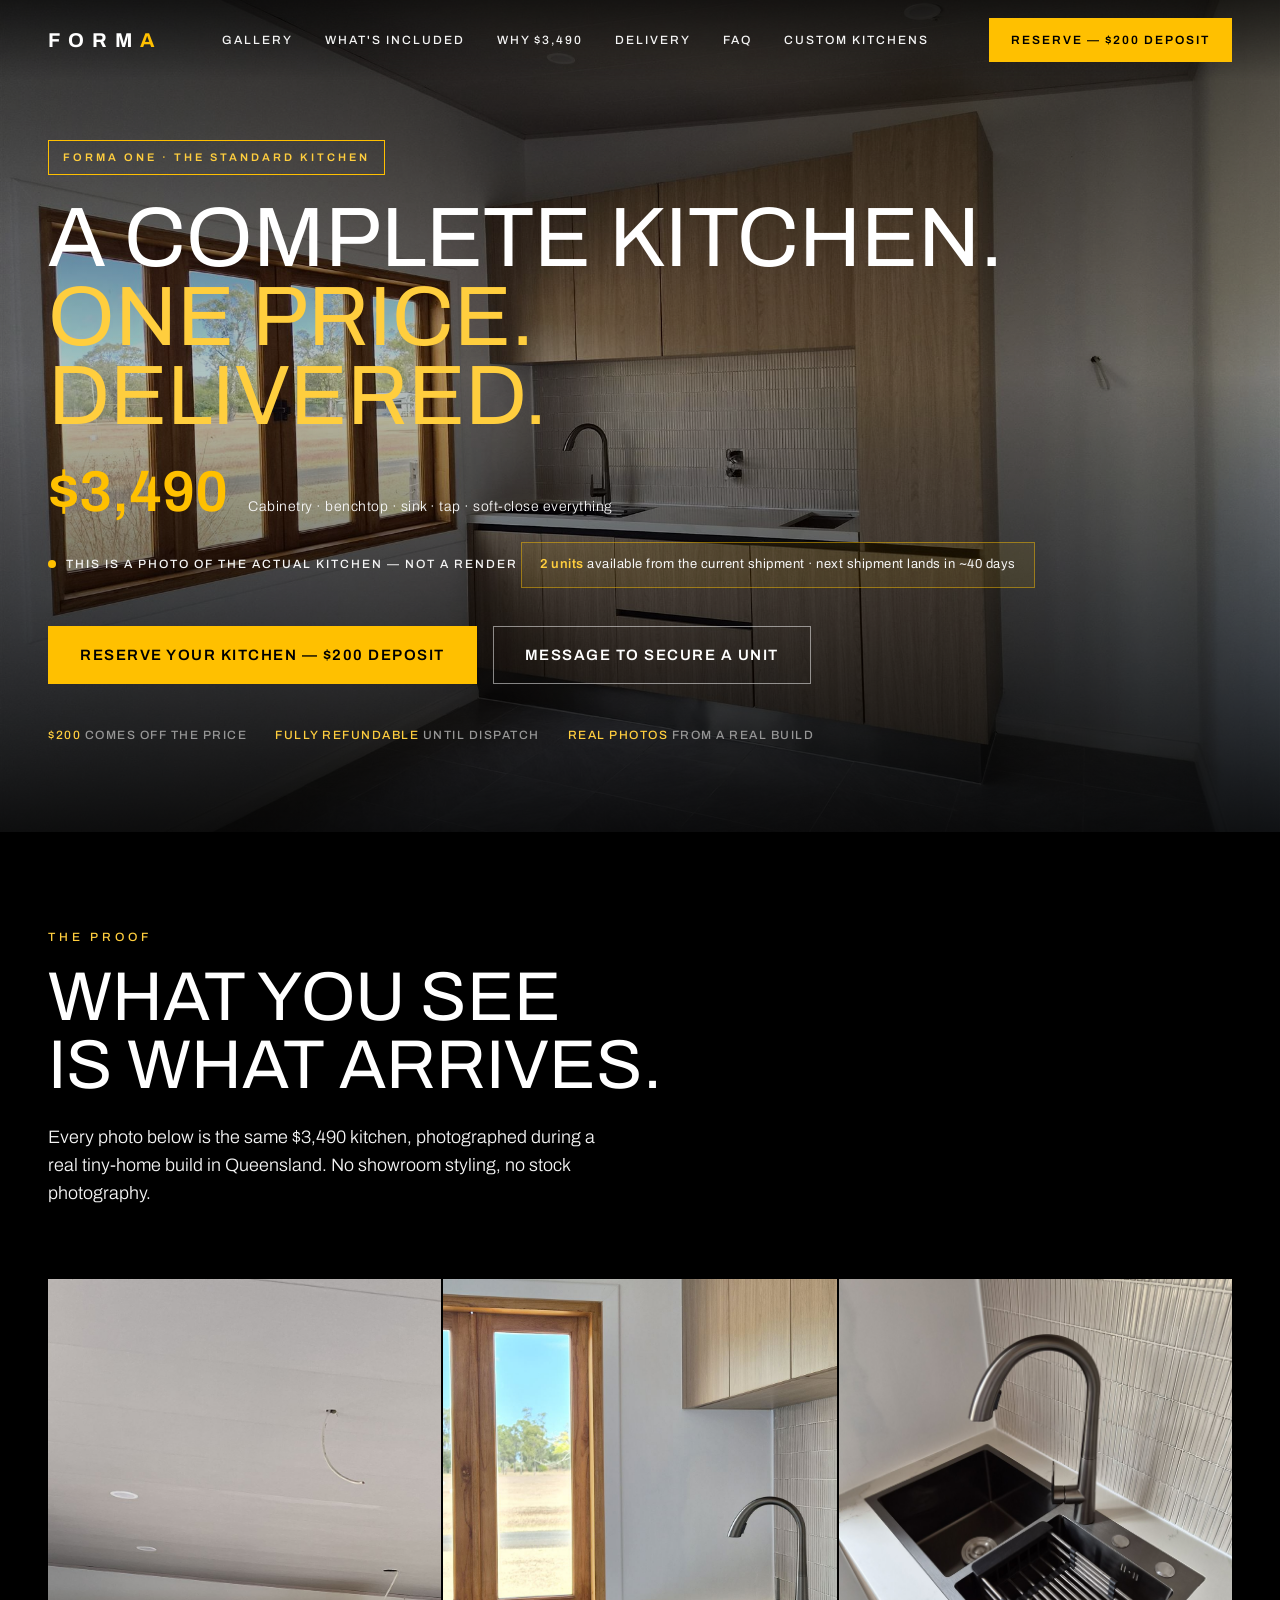
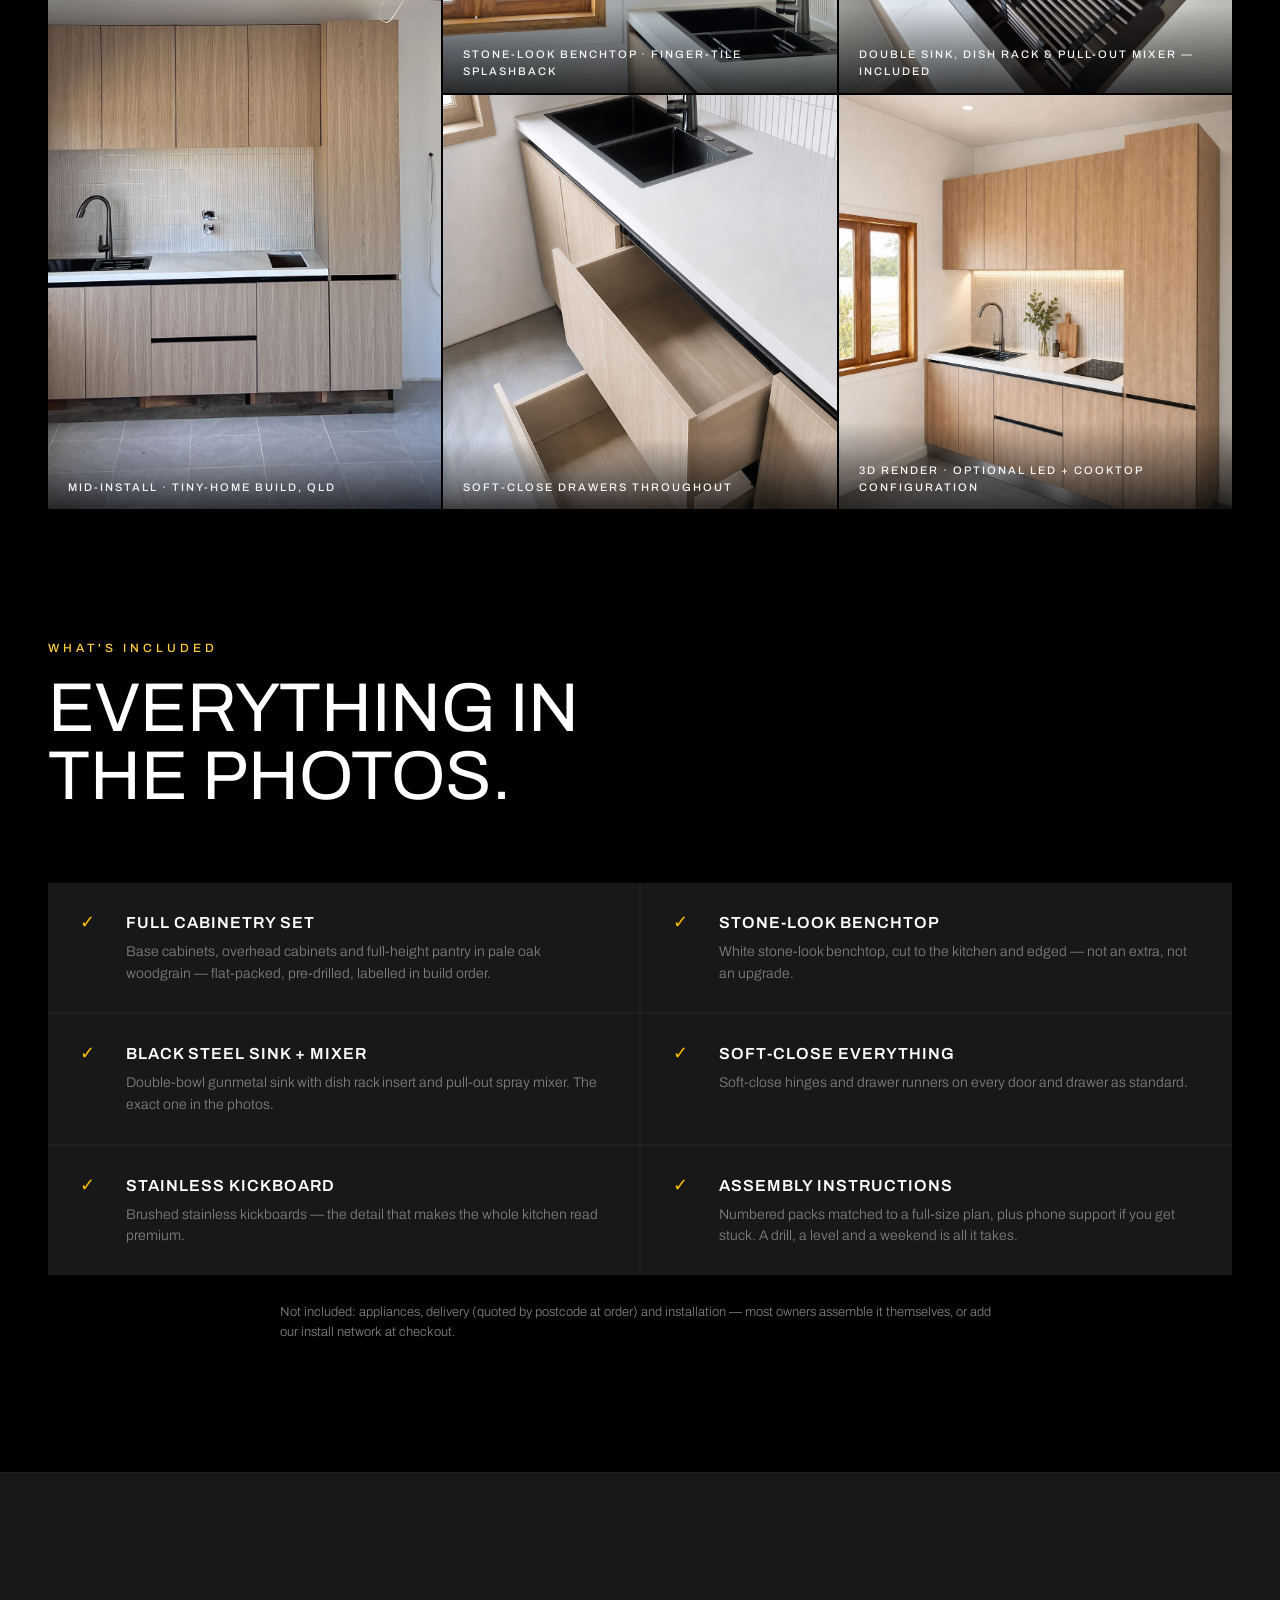
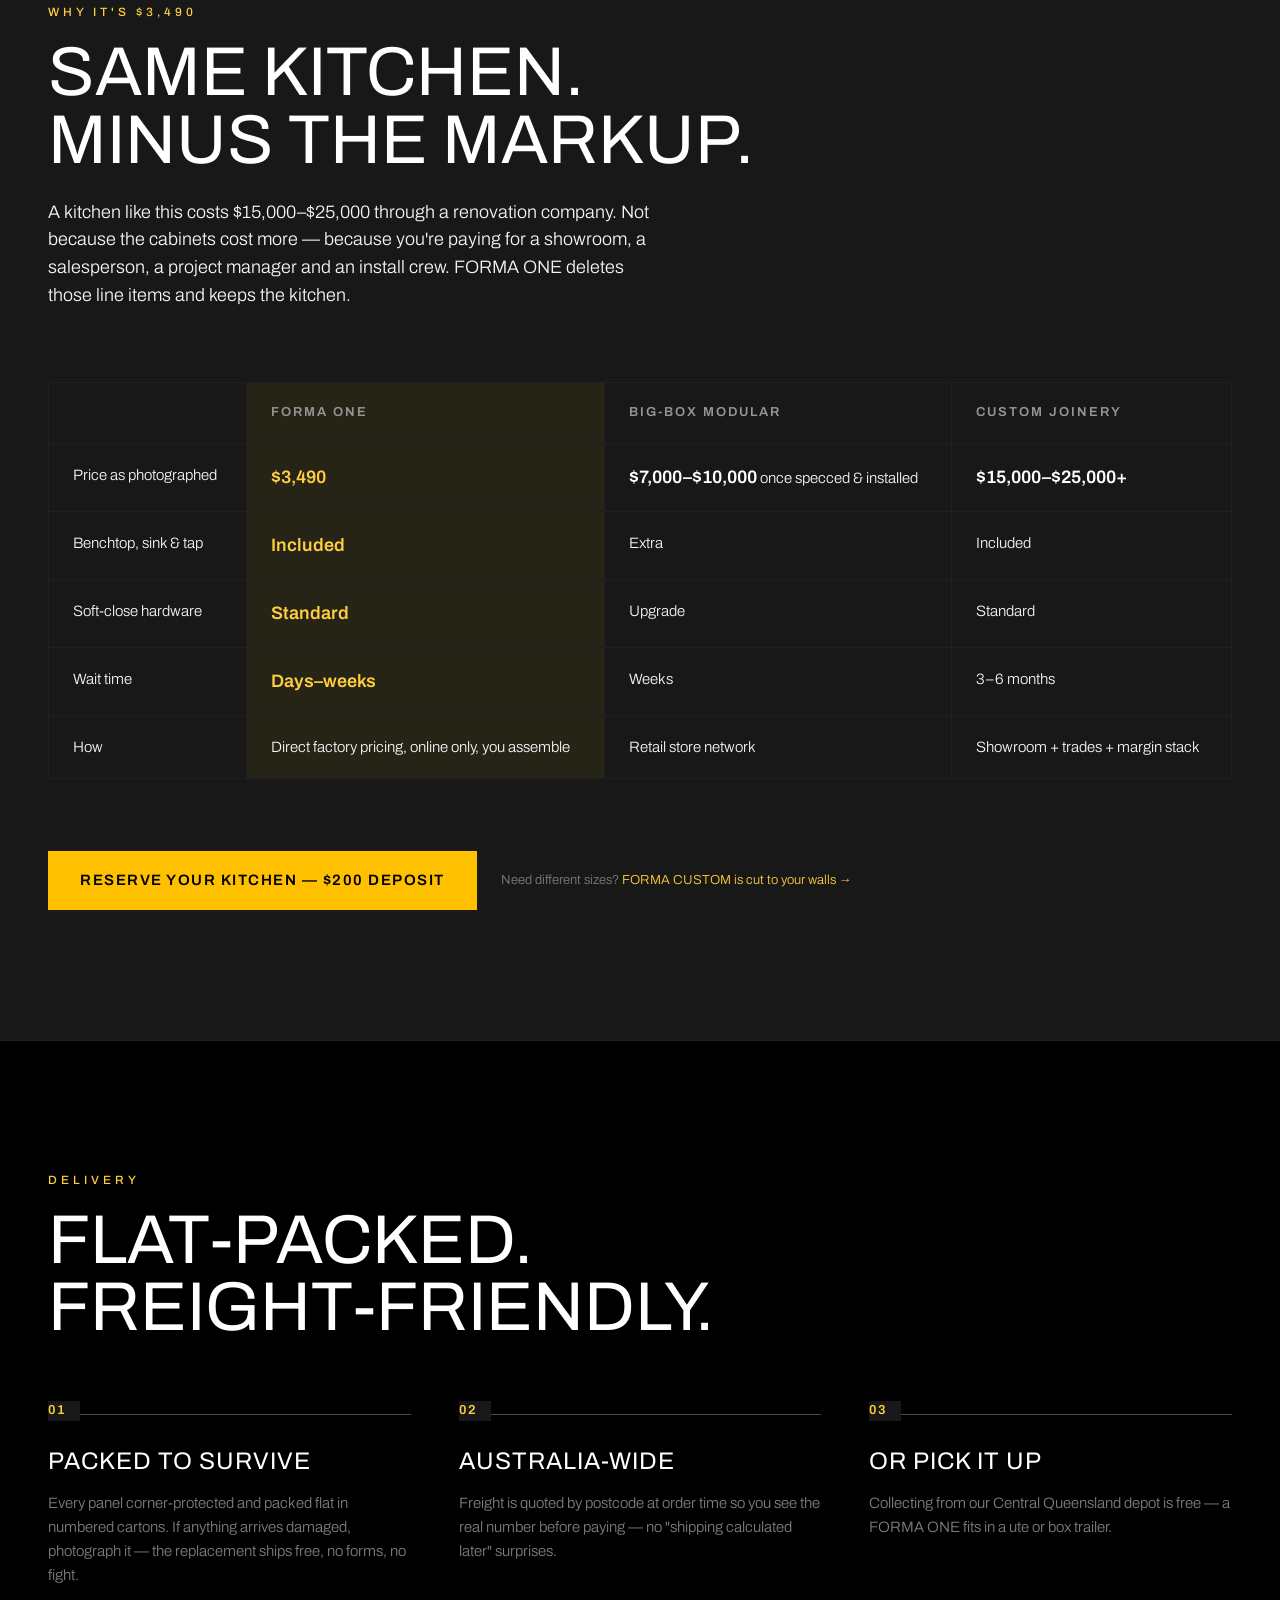
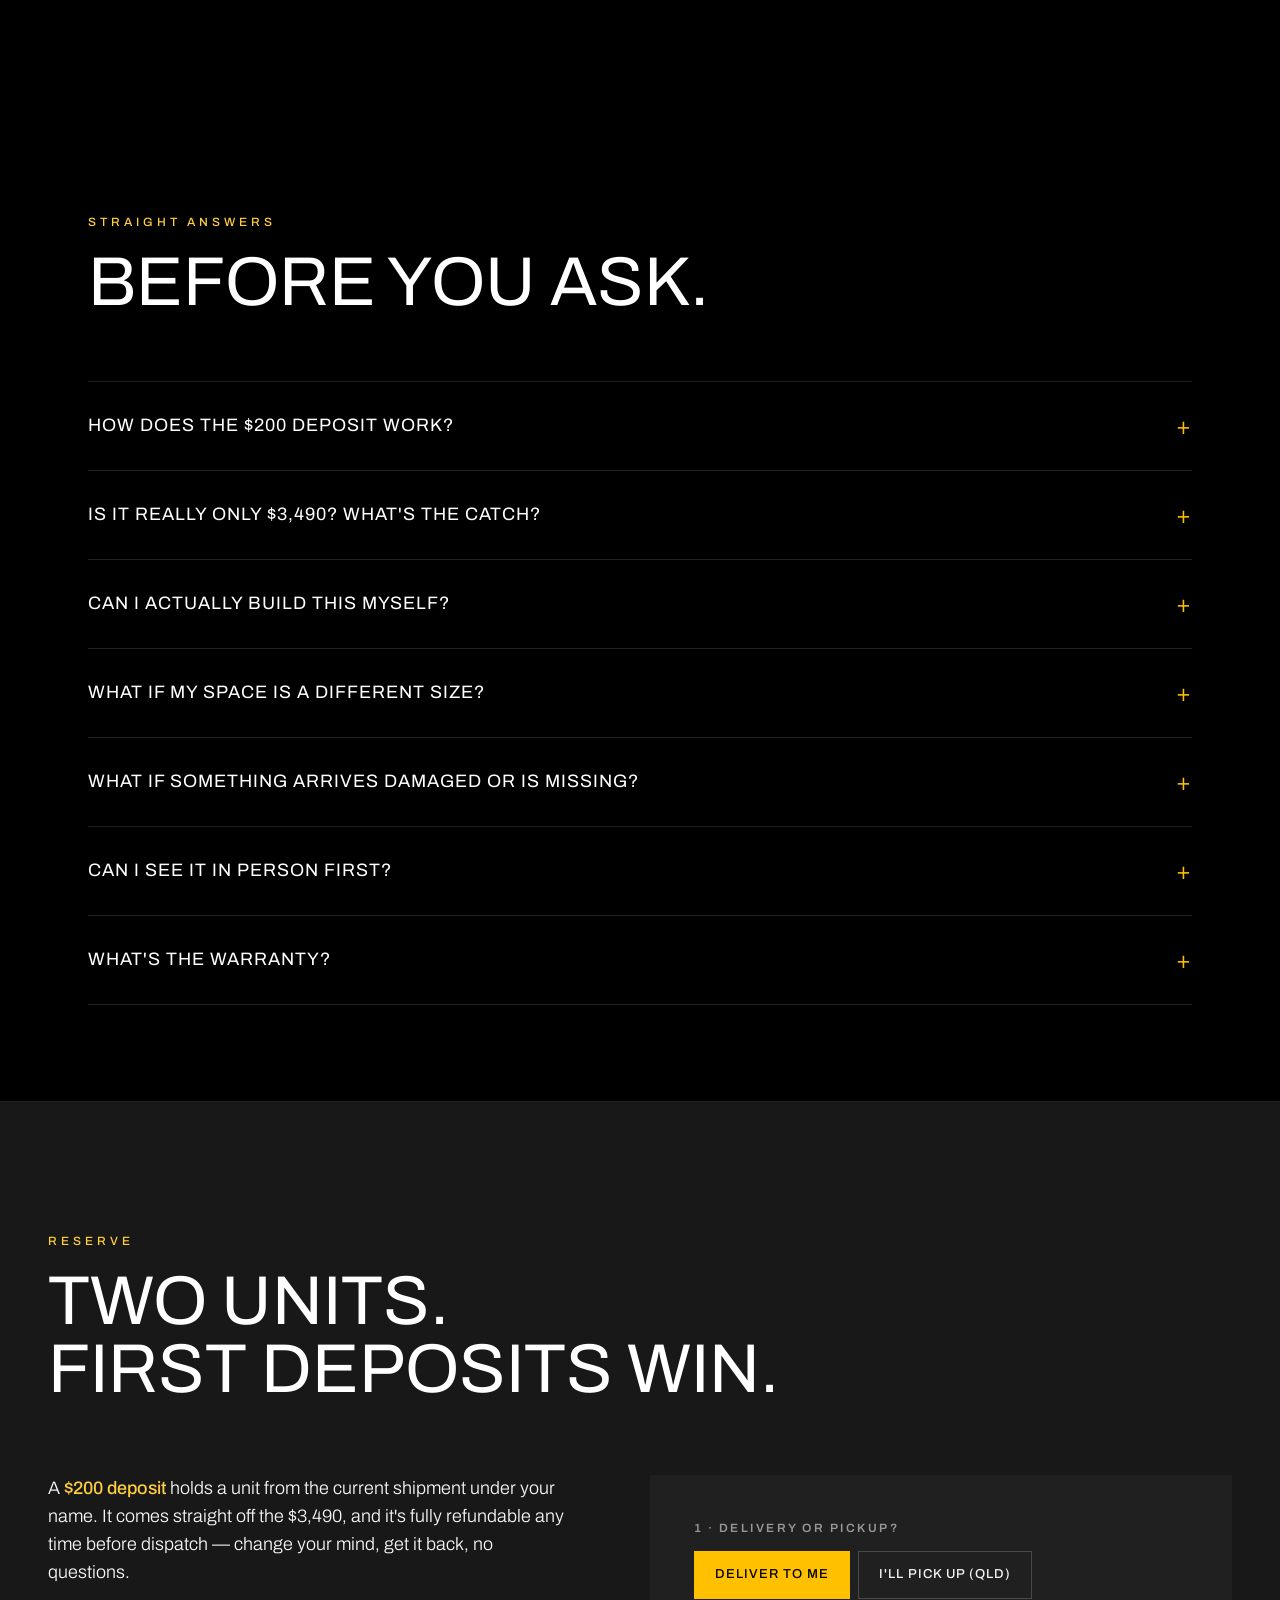
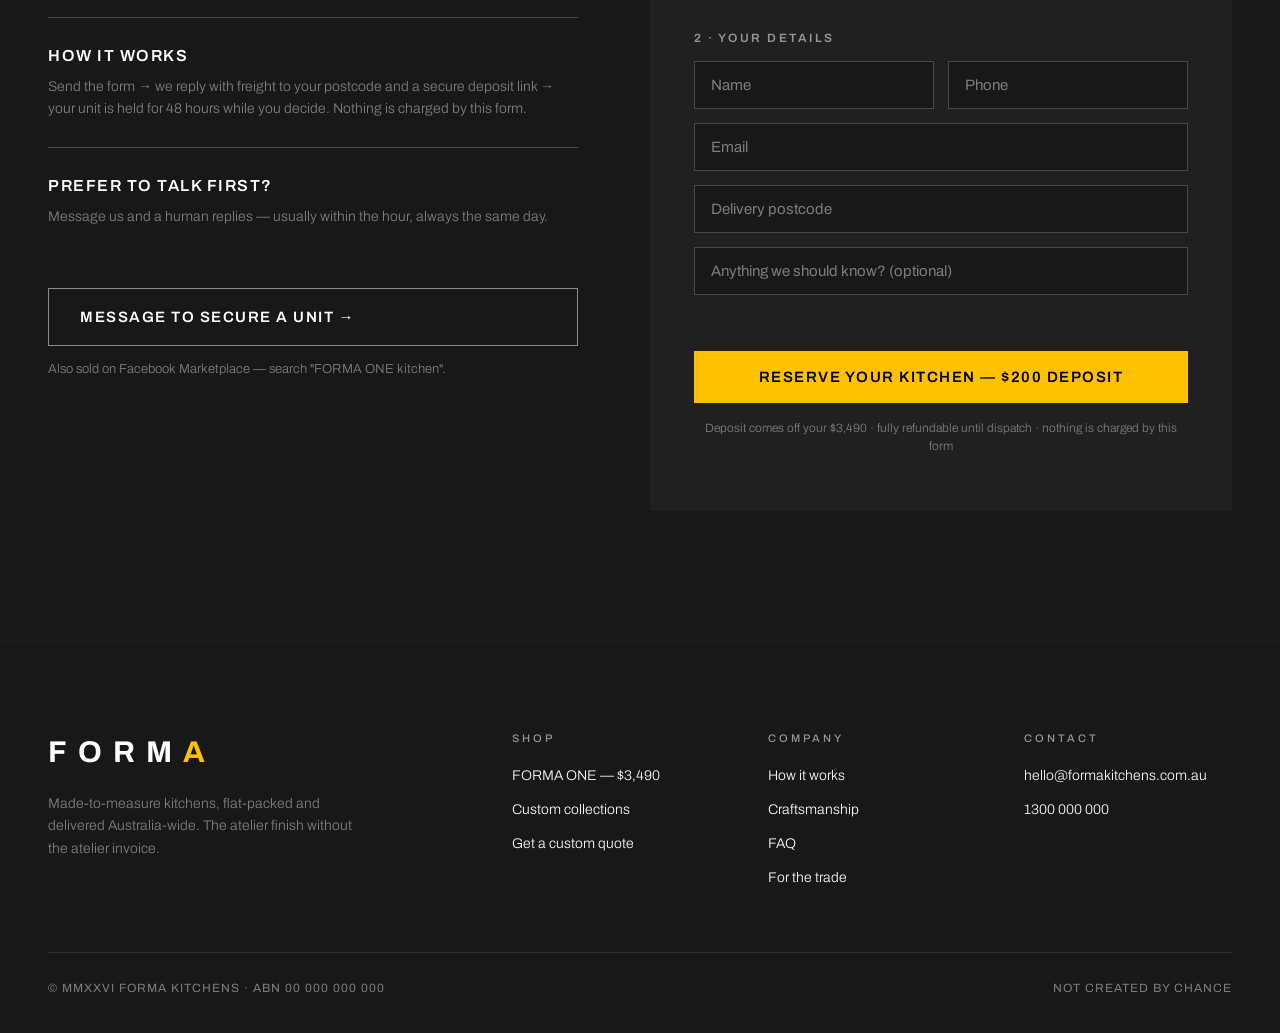
==== commit e2bea26a: "Convert FORMA ONE to pre-order: $200 refundable deposit + scarcity CTAs become 'Reserve Your Kitchen" ====
--- a/forma-one.html
+++ b/forma-one.html
@@ -18,7 +18,7 @@
   "image": "assets/products/kitchen-full.jpg",
   "description": "Complete modern kitchen: pale oak cabinetry, stone-look benchtop, black steel double sink and mixer, soft-close hardware. Delivered flat-packed Australia-wide.",
   "brand": { "@type": "Brand", "name": "FORMA Kitchens" },
-  "offers": { "@type": "Offer", "priceCurrency": "AUD", "price": "3490", "availability": "https://schema.org/InStock" }
+  "offers": { "@type": "Offer", "priceCurrency": "AUD", "price": "3490", "availability": "https://schema.org/LimitedAvailability" }
 }
 </script>
 </head>
@@ -35,7 +35,7 @@
     <a href="#faq">FAQ</a>
     <a href="index.html#collections">Custom Kitchens</a>
   </nav>
-  <a href="#order" class="header-cta">Order Now — $3,490</a>
+  <a href="#order" class="header-cta">Reserve — $200 Deposit</a>
   <button class="nav-toggle" id="nav-toggle" aria-label="Open menu" aria-expanded="false" aria-controls="mobile-nav">&#9776;</button>
 </header>
 
@@ -46,7 +46,7 @@
   <a href="#delivery">Delivery</a>
   <a href="#faq">FAQ</a>
   <a href="index.html#collections">Custom Kitchens</a>
-  <a href="#order" class="btn btn-gold">Order Now — $3,490</a>
+  <a href="#order" class="btn btn-gold">Reserve — $200 Deposit</a>
 </nav>
 
 <!-- ============ HERO ============ -->
@@ -61,15 +61,17 @@
       <span class="p-price-note">Cabinetry &middot; benchtop &middot; sink &middot; tap &middot; soft-close everything</span>
     </div>
     <span class="p-real">This is a photo of the actual kitchen &mdash; not a render</span>
+    <!-- STOCK COUNTER — update these two numbers every shipment. Never show a number that isn't true. -->
+    <div class="stock-line" id="stock-line"><b>2 units</b> available from the current shipment &middot; next shipment lands in ~40 days</div>
     <div class="hero-ctas">
-      <a href="#order" class="btn btn-gold">Order Now</a>
+      <a href="#order" class="btn btn-gold">Reserve Your Kitchen &mdash; $200 Deposit</a>
       <!-- TODO: replace mailto with your FB Messenger link (m.me/yourpage) or SMS when ready -->
-      <a href="mailto:hello@formakitchens.com.au?subject=FORMA%20ONE%20order%20enquiry" class="btn btn-ghost">Message to Order</a>
+      <a href="mailto:hello@formakitchens.com.au?subject=FORMA%20ONE%20%E2%80%94%20reserve%20a%20unit" class="btn btn-ghost">Message to Secure a Unit</a>
     </div>
     <div class="hero-assure">
+      <span><b>$200</b> comes off the price</span>
+      <span><b>Fully refundable</b> until dispatch</span>
       <span><b>Real photos</b> from a real build</span>
-      <span><b>10-year</b> cabinetry warranty</span>
-      <span><b>Australia-wide</b> delivery</span>
     </div>
   </div>
 </section>
@@ -145,7 +147,7 @@
       </table>
     </div>
     <div class="process-cta-row" data-reveal>
-      <a href="#order" class="btn btn-gold">Order Now — $3,490</a>
+      <a href="#order" class="btn btn-gold">Reserve Your Kitchen — $200 Deposit</a>
       <span class="hint">Need different sizes? <a href="index.html#quote" style="color:var(--gold-text);">FORMA CUSTOM is cut to your walls &rarr;</a></span>
     </div>
   </div>
@@ -185,6 +187,10 @@
     <h2 class="h-section" data-reveal>Before you ask.</h2>
     <div class="faq-list" data-reveal>
       <details class="faq-item">
+        <summary>How does the $200 deposit work?</summary>
+        <div class="faq-body">It reserves a specific unit from the current shipment under your name, and it comes straight off the $3,490 — you're not paying extra to reserve. Fully refundable any time before dispatch: change your mind, message us, money back. We take deposits because each shipment is small and units genuinely do sell out.</div>
+      </details>
+      <details class="faq-item">
         <summary>Is it really only $3,490? What's the catch?</summary>
         <div class="faq-body">The catch is that you assemble it. That's it. There's no showroom, no salesperson and no installer in the price — that's the $10,000+ a renovation company adds on top of cabinets like these. The photos on this page are the actual product, benchtop and sink included.</div>
       </details>
@@ -215,18 +221,22 @@
 <!-- ============ ORDER ============ -->
 <section class="section quote-section" id="order">
   <div class="container-wide">
-    <span class="eyebrow" data-reveal>Order</span>
-    <h2 class="h-section" data-reveal>Lock one in.</h2>
+    <span class="eyebrow" data-reveal>Reserve</span>
+    <h2 class="h-section" data-reveal>Two units.<br>First deposits win.</h2>
     <div class="order-grid">
       <div data-reveal>
-        <p class="lead" style="margin:0 0 30px;">Send the order form and we'll come back within one business day with freight to your postcode and payment details. Nothing is charged until you confirm.</p>
+        <p class="lead" style="margin:0 0 30px;">A <b style="color:var(--gold-text);font-weight:500;">$200 deposit</b> holds a unit from the current shipment under your name. It comes straight off the $3,490, and it's fully refundable any time before dispatch — change your mind, get it back, no questions.</p>
         <div class="quote-benefit" style="border-top:1px solid var(--graphite);">
+          <h4>How it works</h4>
+          <p>Send the form &rarr; we reply with freight to your postcode and a secure deposit link &rarr; your unit is held for 48 hours while you decide. Nothing is charged by this form.</p>
+        </div>
+        <div class="quote-benefit">
           <h4>Prefer to talk first?</h4>
           <p>Message us and a human replies — usually within the hour, always the same day.</p>
         </div>
         <div class="order-msg-cta">
           <!-- TODO: swap mailto for m.me/yourpage or an SMS link -->
-          <a href="mailto:hello@formakitchens.com.au?subject=FORMA%20ONE%20enquiry" class="btn btn-ghost">Message to Order &rarr;</a>
+          <a href="mailto:hello@formakitchens.com.au?subject=FORMA%20ONE%20%E2%80%94%20reserve%20a%20unit" class="btn btn-ghost">Message to Secure a Unit &rarr;</a>
           <span class="hint" style="font-size:13px;color:var(--ash);font-weight:300;">Also sold on Facebook Marketplace — search "FORMA ONE kitchen".</span>
         </div>
       </div>
@@ -252,14 +262,14 @@
             <input type="text" name="notes" placeholder="Anything we should know? (optional)" class="full">
           </div>
         </fieldset>
-        <button type="submit" class="btn btn-gold btn-block">Order Now — $3,490</button>
-        <p class="quote-fine">Freight quoted before any payment &middot; 10-year cabinetry warranty &middot; damaged panels replaced free</p>
+        <button type="submit" class="btn btn-gold btn-block">Reserve Your Kitchen — $200 Deposit</button>
+        <p class="quote-fine">Deposit comes off your $3,490 &middot; fully refundable until dispatch &middot; nothing is charged by this form</p>
       </form>
 
       <div class="quote-success" id="order-success" hidden>
         <span class="tick">&#10003;</span>
-        <h3>Order received.</h3>
-        <p>We'll reply within one business day with your freight quote and payment details. Nothing is charged until you confirm — check your inbox (and spam) for our reply.</p>
+        <h3>Reservation received.</h3>
+        <p>We'll reply within the hour (same day at the latest) with freight to your postcode and your secure $200 deposit link. Your unit is held for 48 hours from that reply — check your inbox and spam.</p>
       </div>
     </div>
   </div>
@@ -299,7 +309,7 @@
 
 <!-- Sticky mobile CTA -->
 <div class="sticky-cta" id="sticky-cta">
-  <a href="#order" class="btn btn-gold">Order Now — $3,490</a>
+  <a href="#order" class="btn btn-gold">Reserve — $200 Deposit &middot; 2 left</a>
 </div>
 
 <script src="js/main.js"></script>
--- a/css/styles.css
+++ b/css/styles.css
@@ -333,6 +333,8 @@
 .p-price-note { font-size: 14px; font-weight: 300; color: var(--smoke); letter-spacing: 0.5px; }
 .p-real { display: inline-flex; align-items: center; gap: 10px; margin-top: 20px; font-size: 12px; font-weight: 500; letter-spacing: 2px; text-transform: uppercase; color: var(--smoke); }
 .p-real::before { content: ''; width: 8px; height: 8px; border-radius: 50%; background: var(--gold); }
+.stock-line { display: inline-block; margin-top: 22px; padding: 12px 18px; border: 1px solid rgba(255,192,0,0.45); background: rgba(255,192,0,0.08); font-size: 13px; font-weight: 400; letter-spacing: 0.5px; color: var(--smoke); }
+.stock-line b { color: var(--gold-text); font-weight: 600; }
 
 /* Gallery */
 .gallery-grid { display: grid; grid-template-columns: repeat(3, 1fr); gap: 2px; margin-top: 72px; }
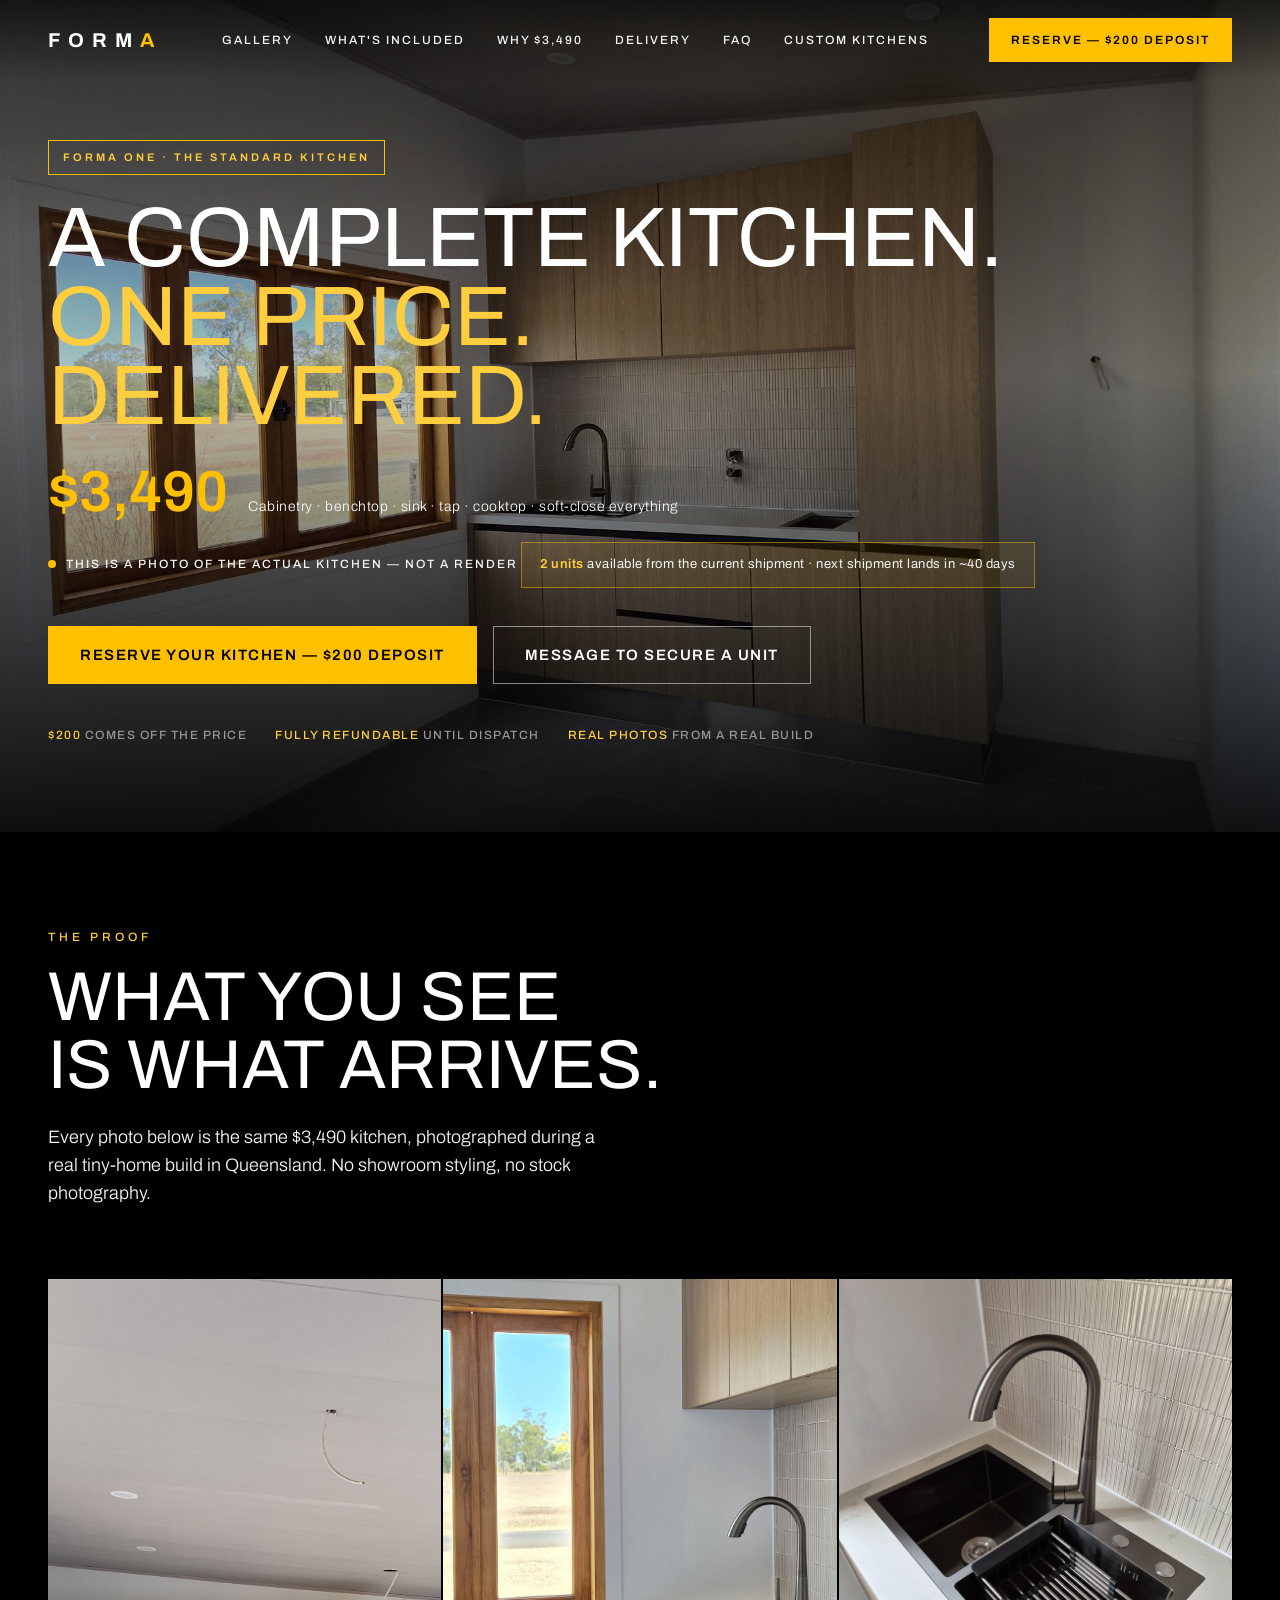
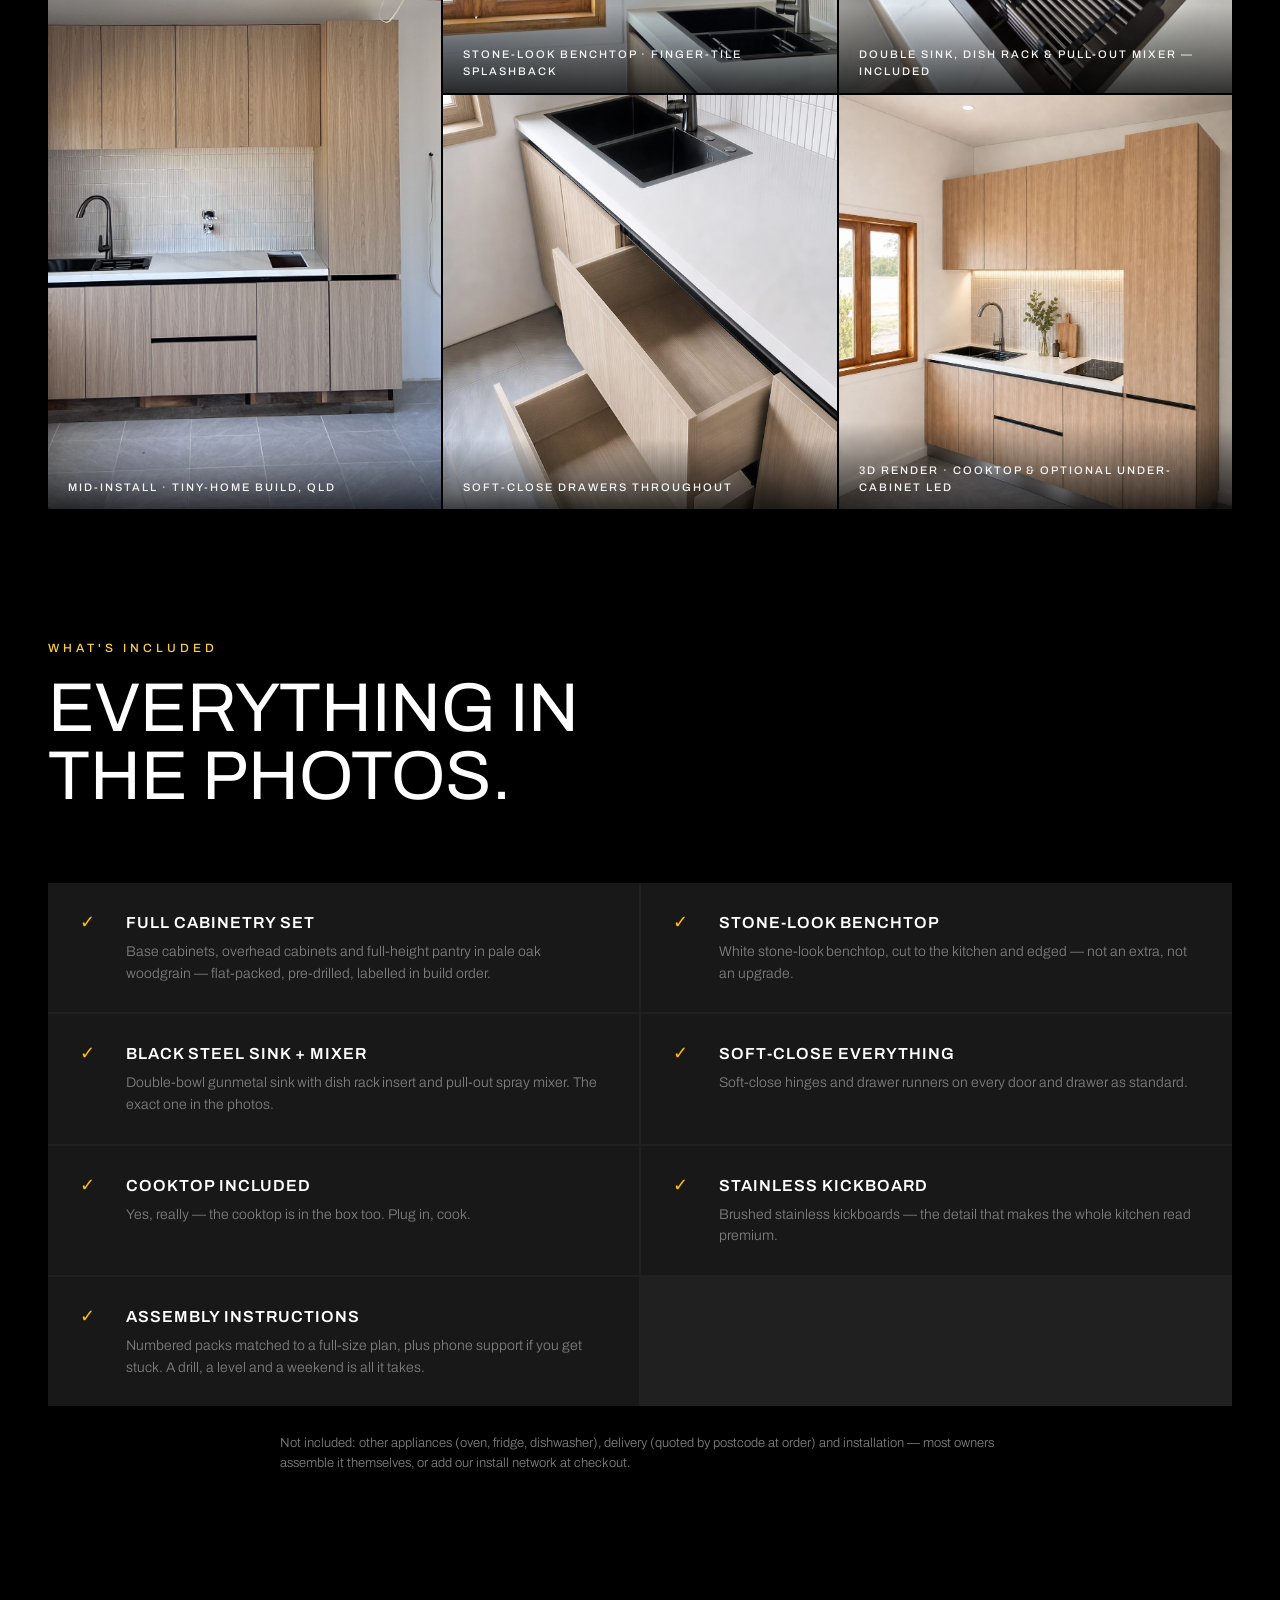
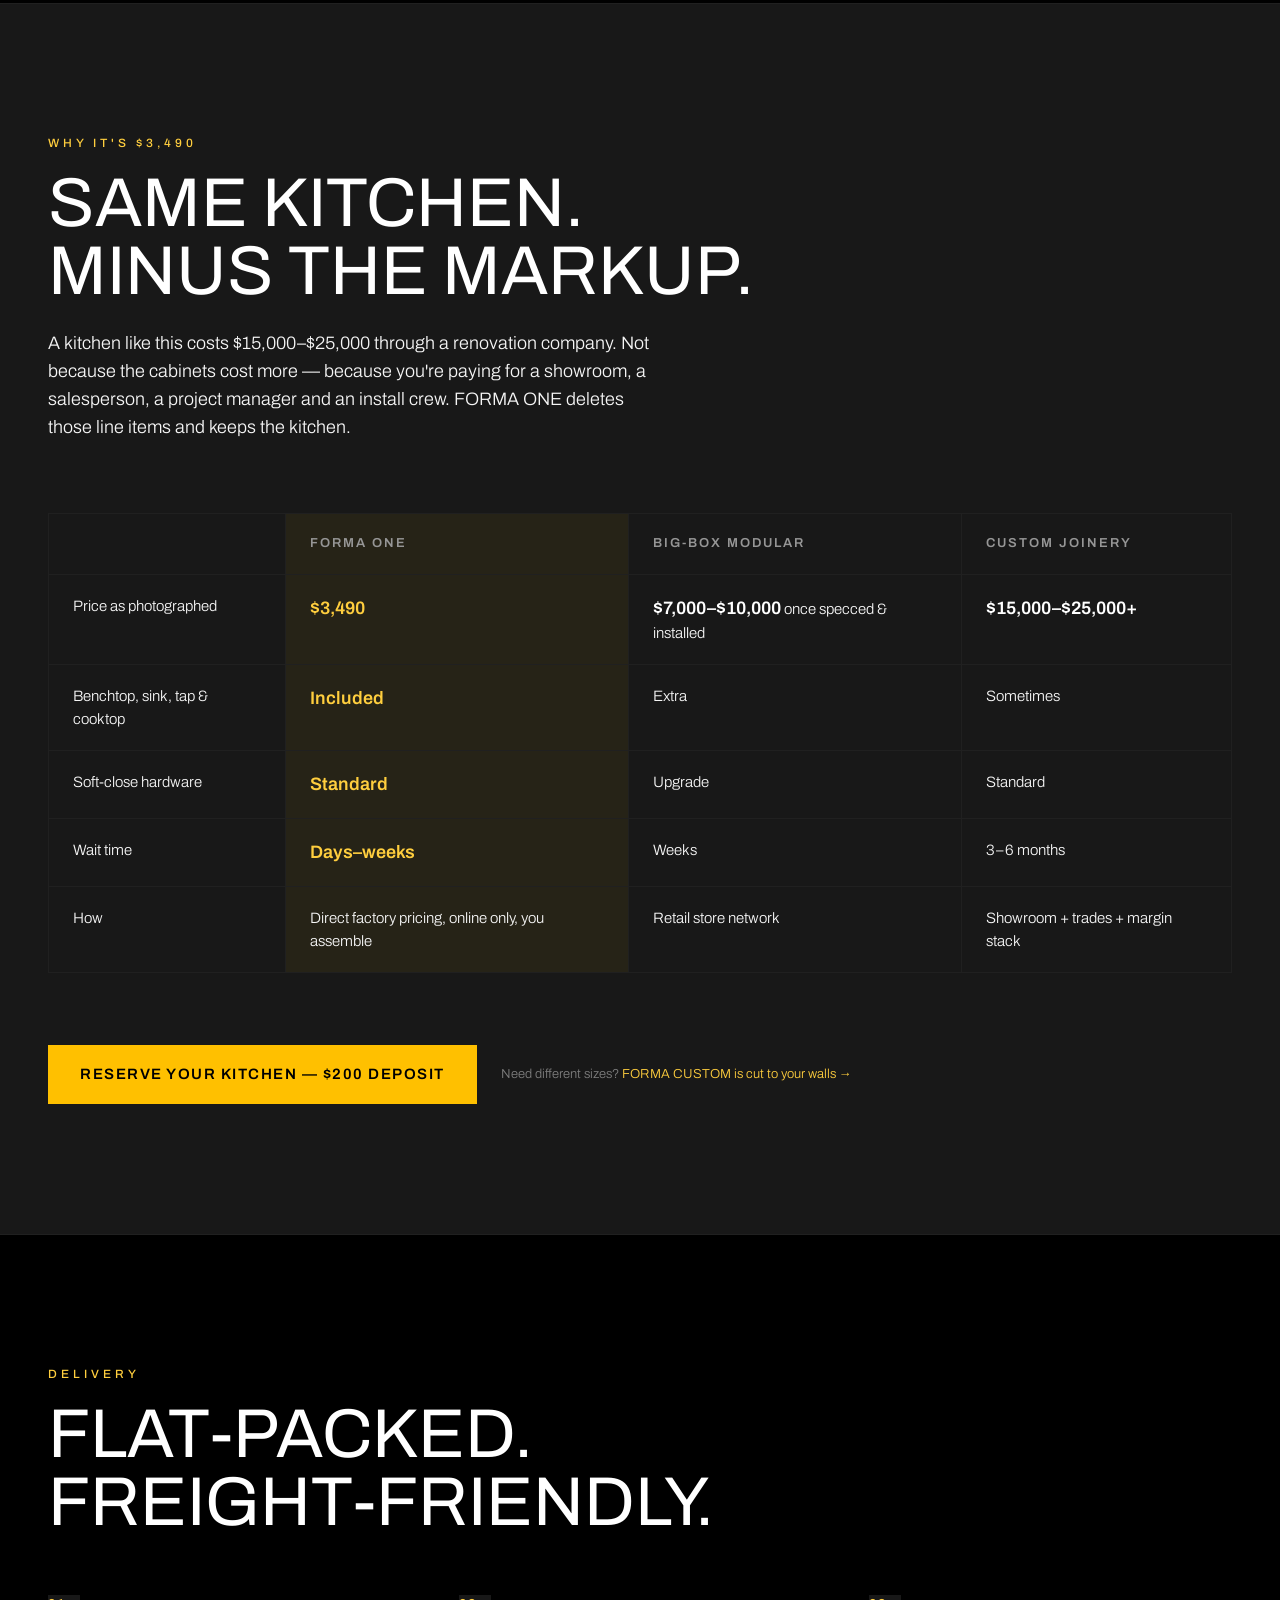
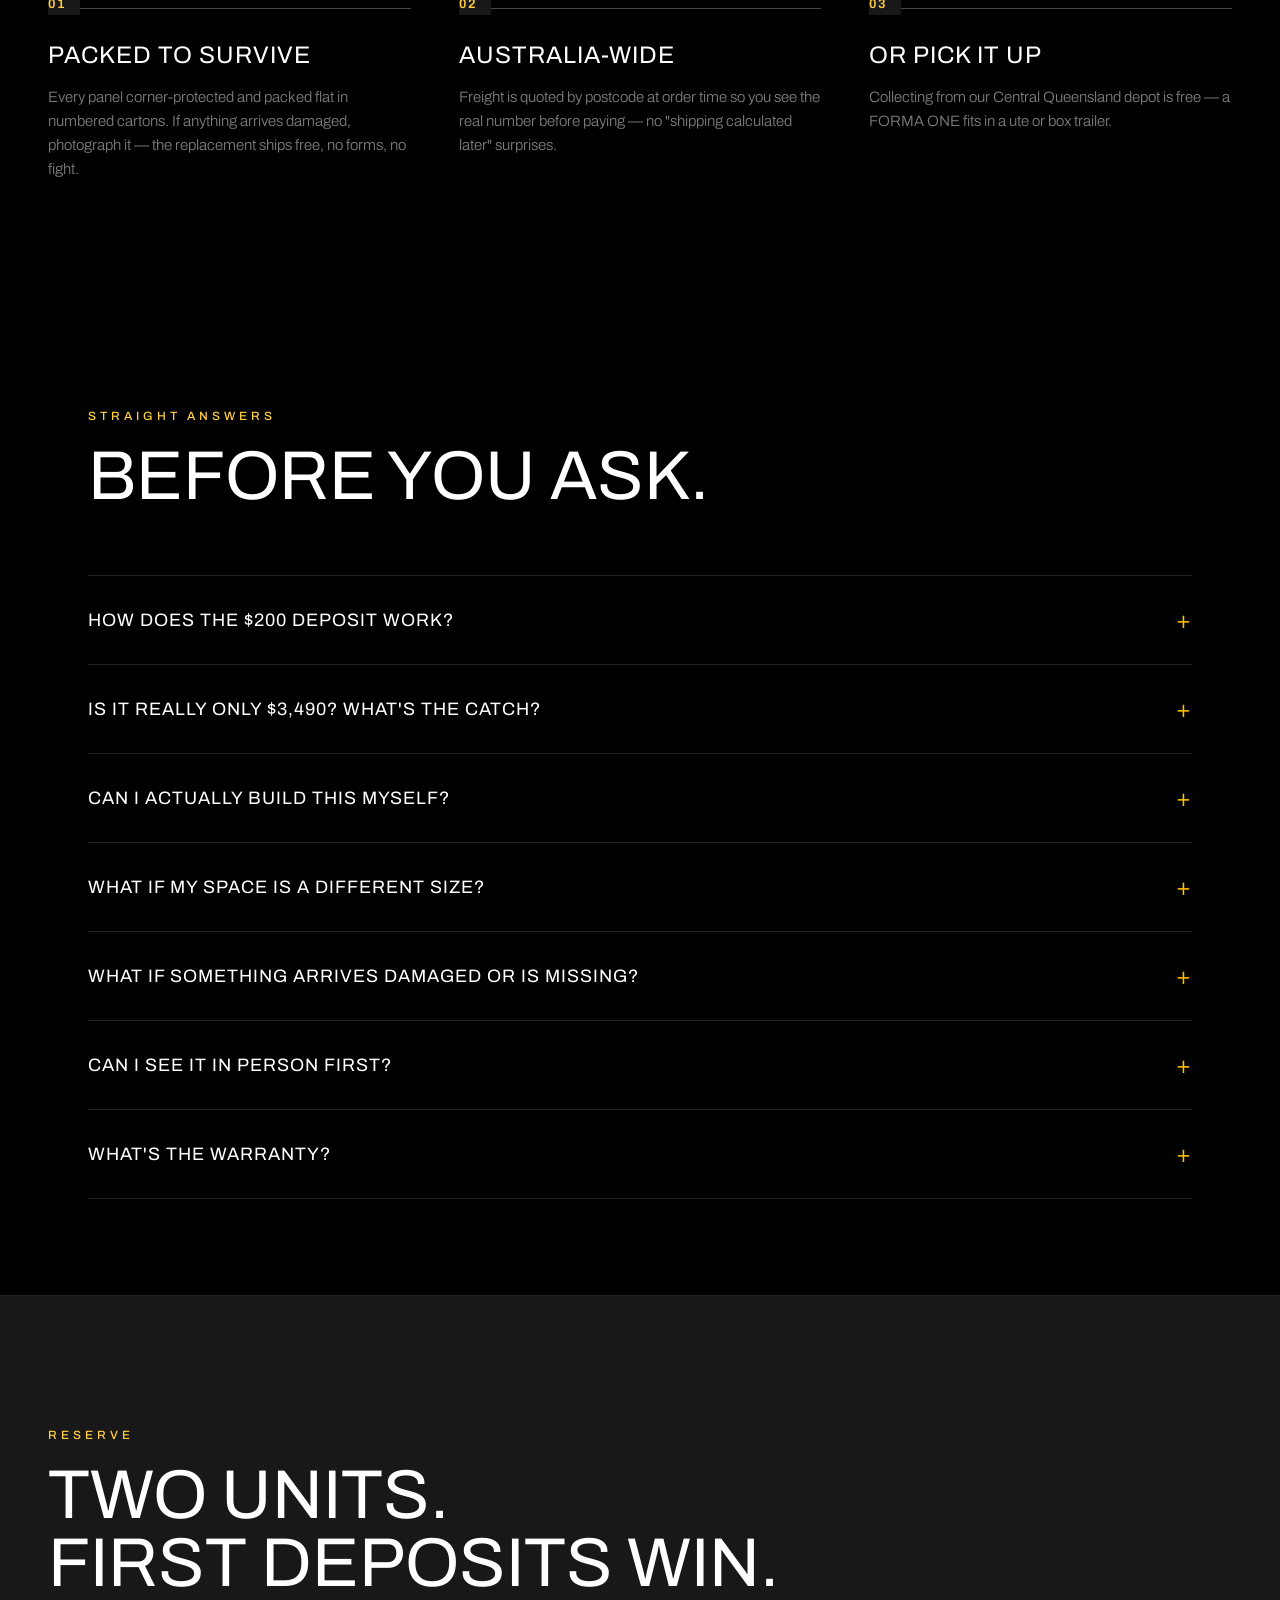
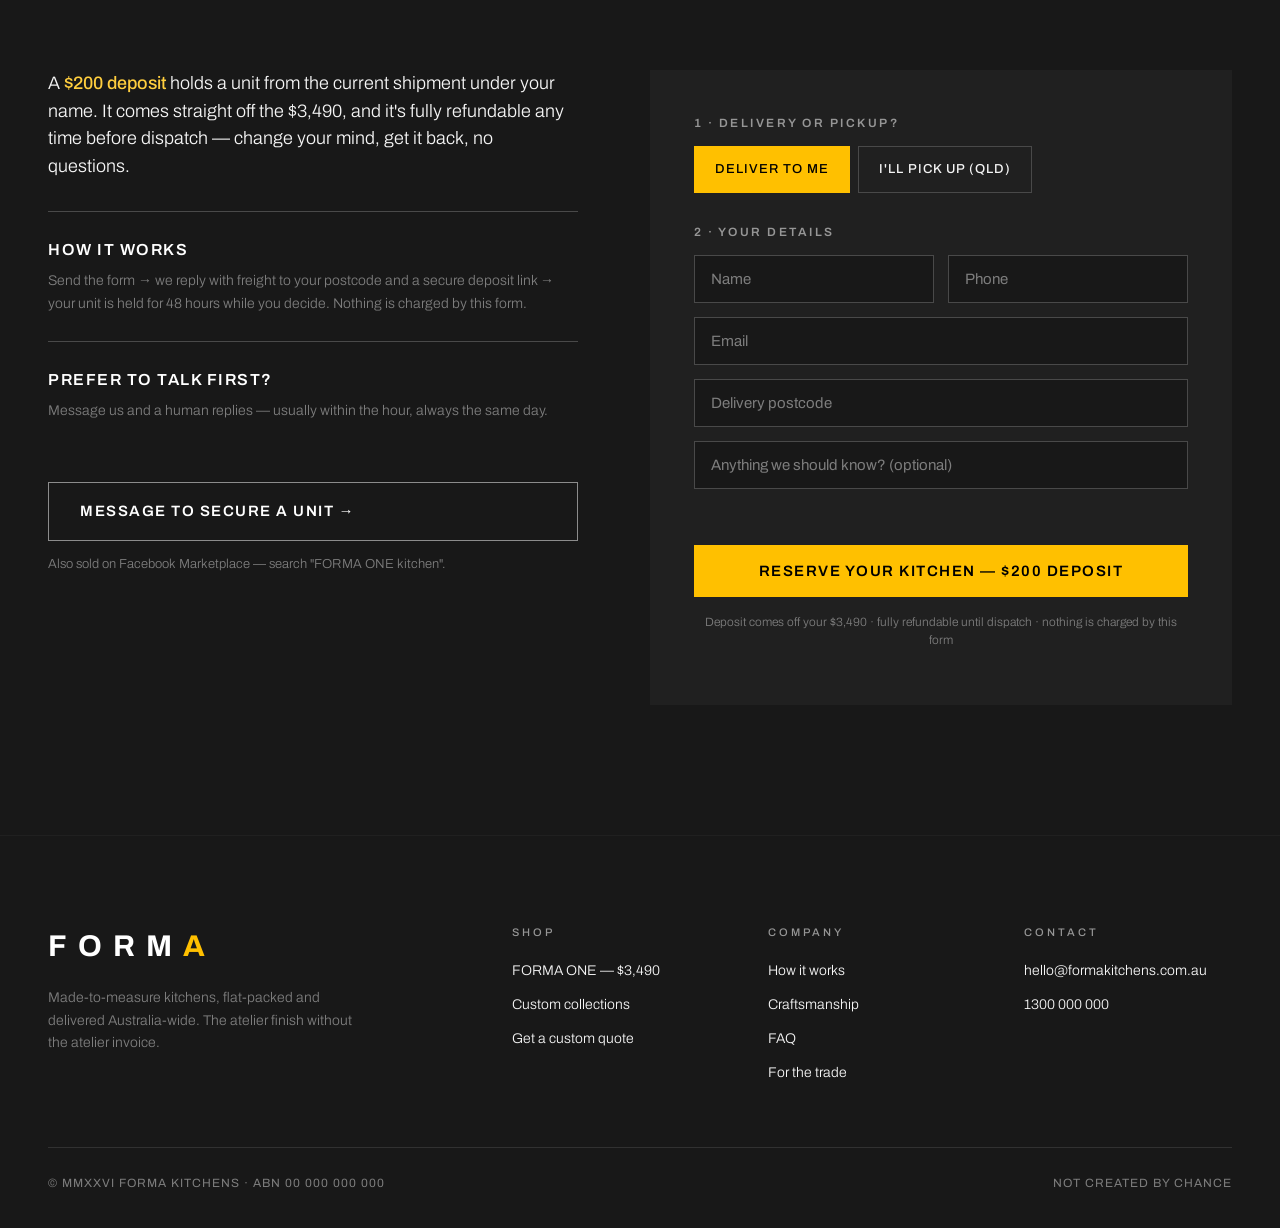
==== commit a5b4a1db: "Cooktop is included in FORMA ONE — add to inclusions everywhere Hero price note, what's-included car" ====
--- a/forma-one.html
+++ b/forma-one.html
@@ -4,9 +4,9 @@
 <meta charset="utf-8">
 <meta name="viewport" content="width=device-width, initial-scale=1">
 <title>FORMA ONE — A Complete Kitchen for $3,490, Delivered | FORMA Kitchens</title>
-<meta name="description" content="A complete modern kitchen — pale oak fronts, stone-look benchtop, black steel sink, soft-close everything — for $3,490. Real photos from a real build. Delivered flat-packed, Australia-wide.">
+<meta name="description" content="A complete modern kitchen — pale oak fronts, stone-look benchtop, black steel sink, cooktop, soft-close everything — for $3,490. Real photos from a real build. Delivered flat-packed, Australia-wide.">
 <meta property="og:title" content="FORMA ONE — A Complete Kitchen for $3,490">
-<meta property="og:description" content="Everything in the photos: cabinetry, benchtop, sink, tap, soft-close hardware. $3,490, delivered flat-packed.">
+<meta property="og:description" content="Everything in the photos: cabinetry, benchtop, sink, tap, cooktop, soft-close hardware. $3,490, delivered flat-packed.">
 <meta property="og:image" content="assets/products/kitchen-full.jpg">
 <link rel="icon" href="data:image/svg+xml,%3Csvg xmlns='http://www.w3.org/2000/svg' viewBox='0 0 32 32'%3E%3Crect width='32' height='32' fill='%23000'/%3E%3Ctext x='16' y='23' font-family='Arial' font-size='20' font-weight='700' fill='%23FFC000' text-anchor='middle'%3EA%3C/text%3E%3C/svg%3E">
 <link rel="stylesheet" href="css/styles.css">
@@ -16,7 +16,7 @@
   "@type": "Product",
   "name": "FORMA ONE — Complete Flat-Pack Kitchen",
   "image": "assets/products/kitchen-full.jpg",
-  "description": "Complete modern kitchen: pale oak cabinetry, stone-look benchtop, black steel double sink and mixer, soft-close hardware. Delivered flat-packed Australia-wide.",
+  "description": "Complete modern kitchen: pale oak cabinetry, stone-look benchtop, black steel double sink and mixer, cooktop, soft-close hardware. Delivered flat-packed Australia-wide.",
   "brand": { "@type": "Brand", "name": "FORMA Kitchens" },
   "offers": { "@type": "Offer", "priceCurrency": "AUD", "price": "3490", "availability": "https://schema.org/LimitedAvailability" }
 }
@@ -58,7 +58,7 @@
     <h1>A complete kitchen.<br><span class="gold">One price. Delivered.</span></h1>
     <div class="p-price-row">
       <span class="p-price">$3,490</span>
-      <span class="p-price-note">Cabinetry &middot; benchtop &middot; sink &middot; tap &middot; soft-close everything</span>
+      <span class="p-price-note">Cabinetry &middot; benchtop &middot; sink &middot; tap &middot; cooktop &middot; soft-close everything</span>
     </div>
     <span class="p-real">This is a photo of the actual kitchen &mdash; not a render</span>
     <!-- STOCK COUNTER — update these two numbers every shipment. Never show a number that isn't true. -->
@@ -103,7 +103,7 @@
       </figure>
       <figure data-reveal>
         <img src="assets/products/render-led.jpg" alt="Render of the FORMA ONE with optional under-cabinet lighting and cooktop" loading="lazy">
-        <figcaption>3D render &middot; optional LED + cooktop configuration</figcaption>
+        <figcaption>3D render &middot; cooktop &amp; optional under-cabinet LED</figcaption>
       </figure>
     </div>
     <!-- TODO: add your assembly / walkthrough video here when filmed — a 60s phone video of the tiny house kitchen outperforms every photo.
@@ -123,10 +123,11 @@
       <div class="included-item" data-reveal><span class="tick">&#10003;</span><div><h4>Stone-look benchtop</h4><p>White stone-look benchtop, cut to the kitchen and edged — not an extra, not an upgrade.</p></div></div>
       <div class="included-item" data-reveal><span class="tick">&#10003;</span><div><h4>Black steel sink + mixer</h4><p>Double-bowl gunmetal sink with dish rack insert and pull-out spray mixer. The exact one in the photos.</p></div></div>
       <div class="included-item" data-reveal><span class="tick">&#10003;</span><div><h4>Soft-close everything</h4><p>Soft-close hinges and drawer runners on every door and drawer as standard.</p></div></div>
+      <div class="included-item" data-reveal><span class="tick">&#10003;</span><div><h4>Cooktop included</h4><p>Yes, really — the cooktop is in the box too. Plug in, cook. <!-- TODO: confirm cooktop type/size wording (e.g. "2-zone induction") --></p></div></div>
       <div class="included-item" data-reveal><span class="tick">&#10003;</span><div><h4>Stainless kickboard</h4><p>Brushed stainless kickboards — the detail that makes the whole kitchen read premium.</p></div></div>
       <div class="included-item" data-reveal><span class="tick">&#10003;</span><div><h4>Assembly instructions</h4><p>Numbered packs matched to a full-size plan, plus phone support if you get stuck. A drill, a level and a weekend is all it takes.</p></div></div>
     </div>
-    <p class="price-note" style="text-align:left;padding:0;margin-top:28px;">Not included: appliances, delivery (quoted by postcode at order) and installation — most owners assemble it themselves, or add our install network at checkout.</p>
+    <p class="price-note" style="text-align:left;padding:0;margin-top:28px;">Not included: other appliances (oven, fridge, dishwasher), delivery (quoted by postcode at order) and installation — most owners assemble it themselves, or add our install network at checkout.</p>
   </div>
 </section>
 
@@ -140,7 +141,7 @@
       <table class="compare">
         <tr><th></th><th class="col-forma">FORMA ONE</th><th>Big-box modular</th><th>Custom joinery</th></tr>
         <tr><td>Price as photographed</td><td class="col-forma"><b>$3,490</b></td><td><b>$7,000&ndash;$10,000</b> once specced &amp; installed</td><td><b>$15,000&ndash;$25,000+</b></td></tr>
-        <tr><td>Benchtop, sink &amp; tap</td><td class="col-forma"><b>Included</b></td><td>Extra</td><td>Included</td></tr>
+        <tr><td>Benchtop, sink, tap &amp; cooktop</td><td class="col-forma"><b>Included</b></td><td>Extra</td><td>Sometimes</td></tr>
         <tr><td>Soft-close hardware</td><td class="col-forma"><b>Standard</b></td><td>Upgrade</td><td>Standard</td></tr>
         <tr><td>Wait time</td><td class="col-forma"><b>Days&ndash;weeks</b></td><td>Weeks</td><td>3&ndash;6 months</td></tr>
         <tr><td>How</td><td class="col-forma">Direct factory pricing, online only, you assemble</td><td>Retail store network</td><td>Showroom + trades + margin stack</td></tr>
@@ -192,7 +193,7 @@
       </details>
       <details class="faq-item">
         <summary>Is it really only $3,490? What's the catch?</summary>
-        <div class="faq-body">The catch is that you assemble it. That's it. There's no showroom, no salesperson and no installer in the price — that's the $10,000+ a renovation company adds on top of cabinets like these. The photos on this page are the actual product, benchtop and sink included.</div>
+        <div class="faq-body">The catch is that you assemble it. That's it. There's no showroom, no salesperson and no installer in the price — that's the $10,000+ a renovation company adds on top of cabinets like these. The photos on this page are the actual product — benchtop, sink and cooktop included.</div>
       </details>
       <details class="faq-item">
         <summary>Can I actually build this myself?</summary>
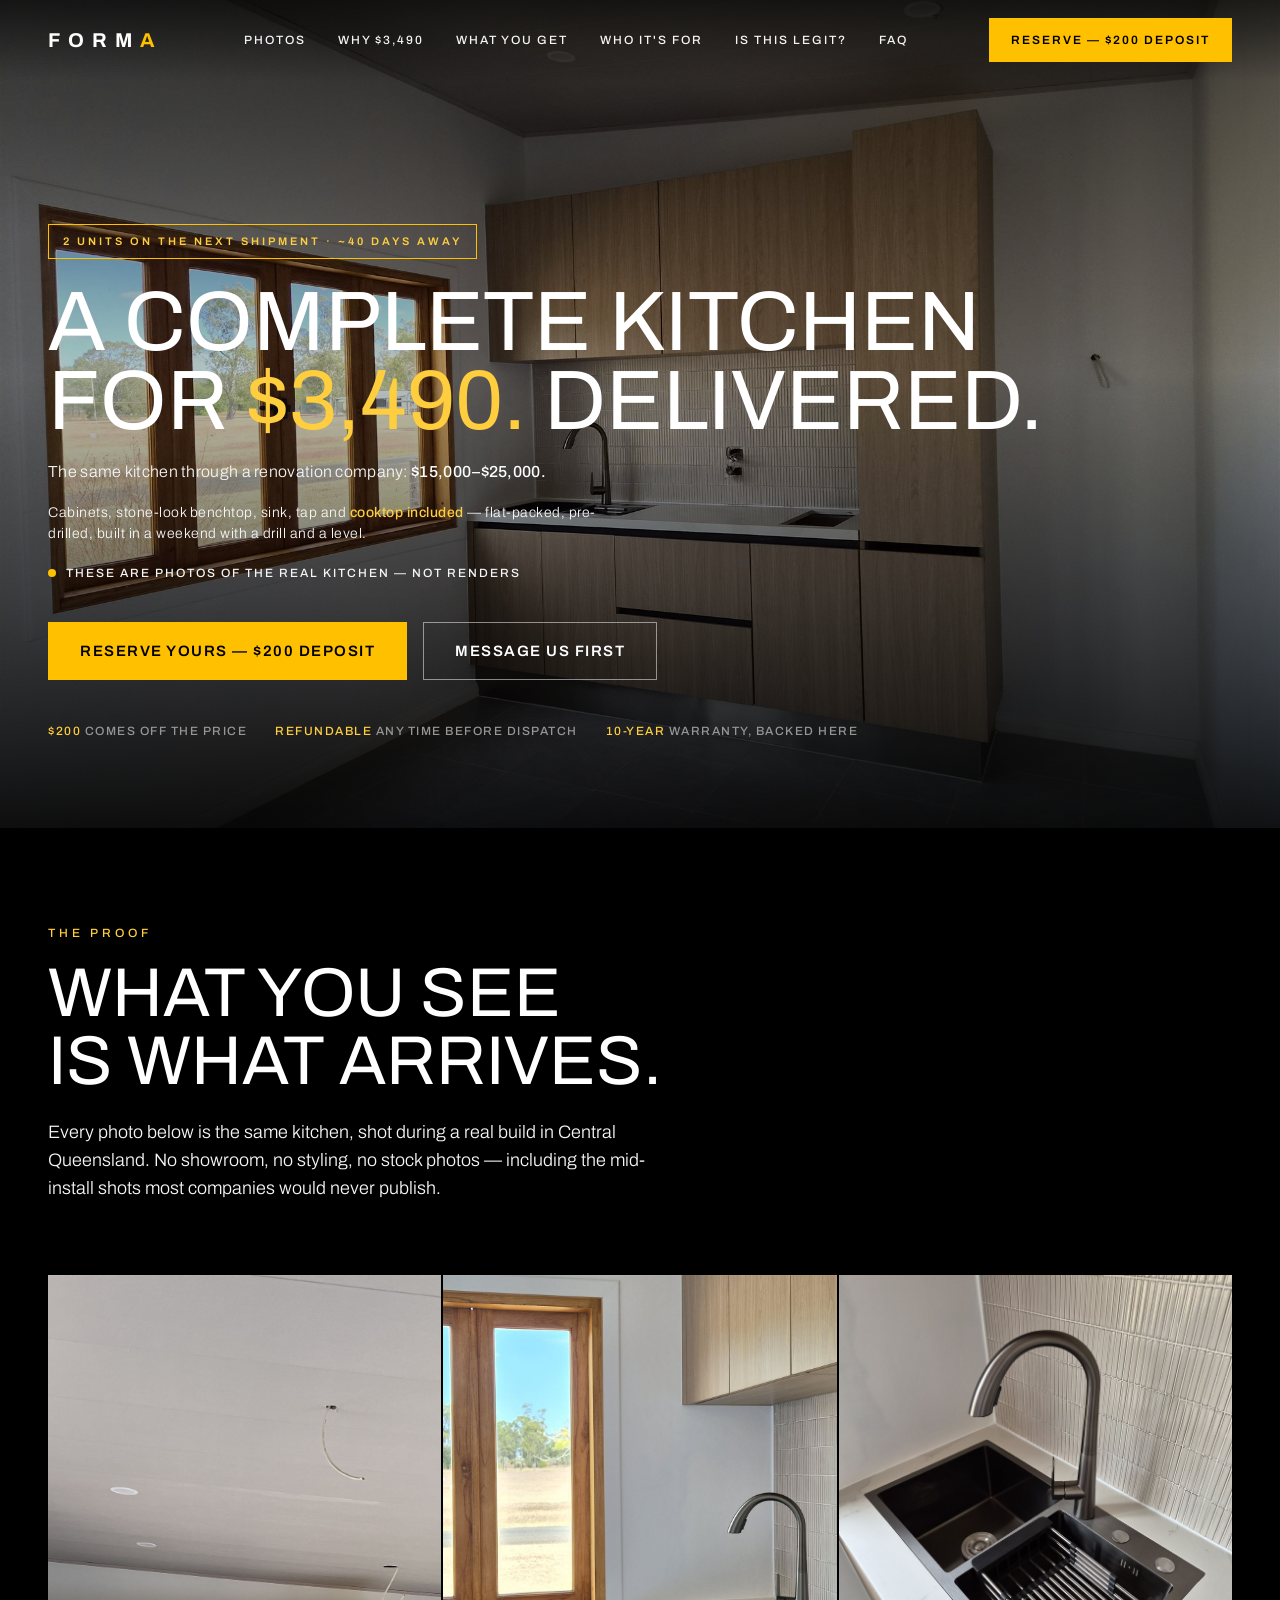
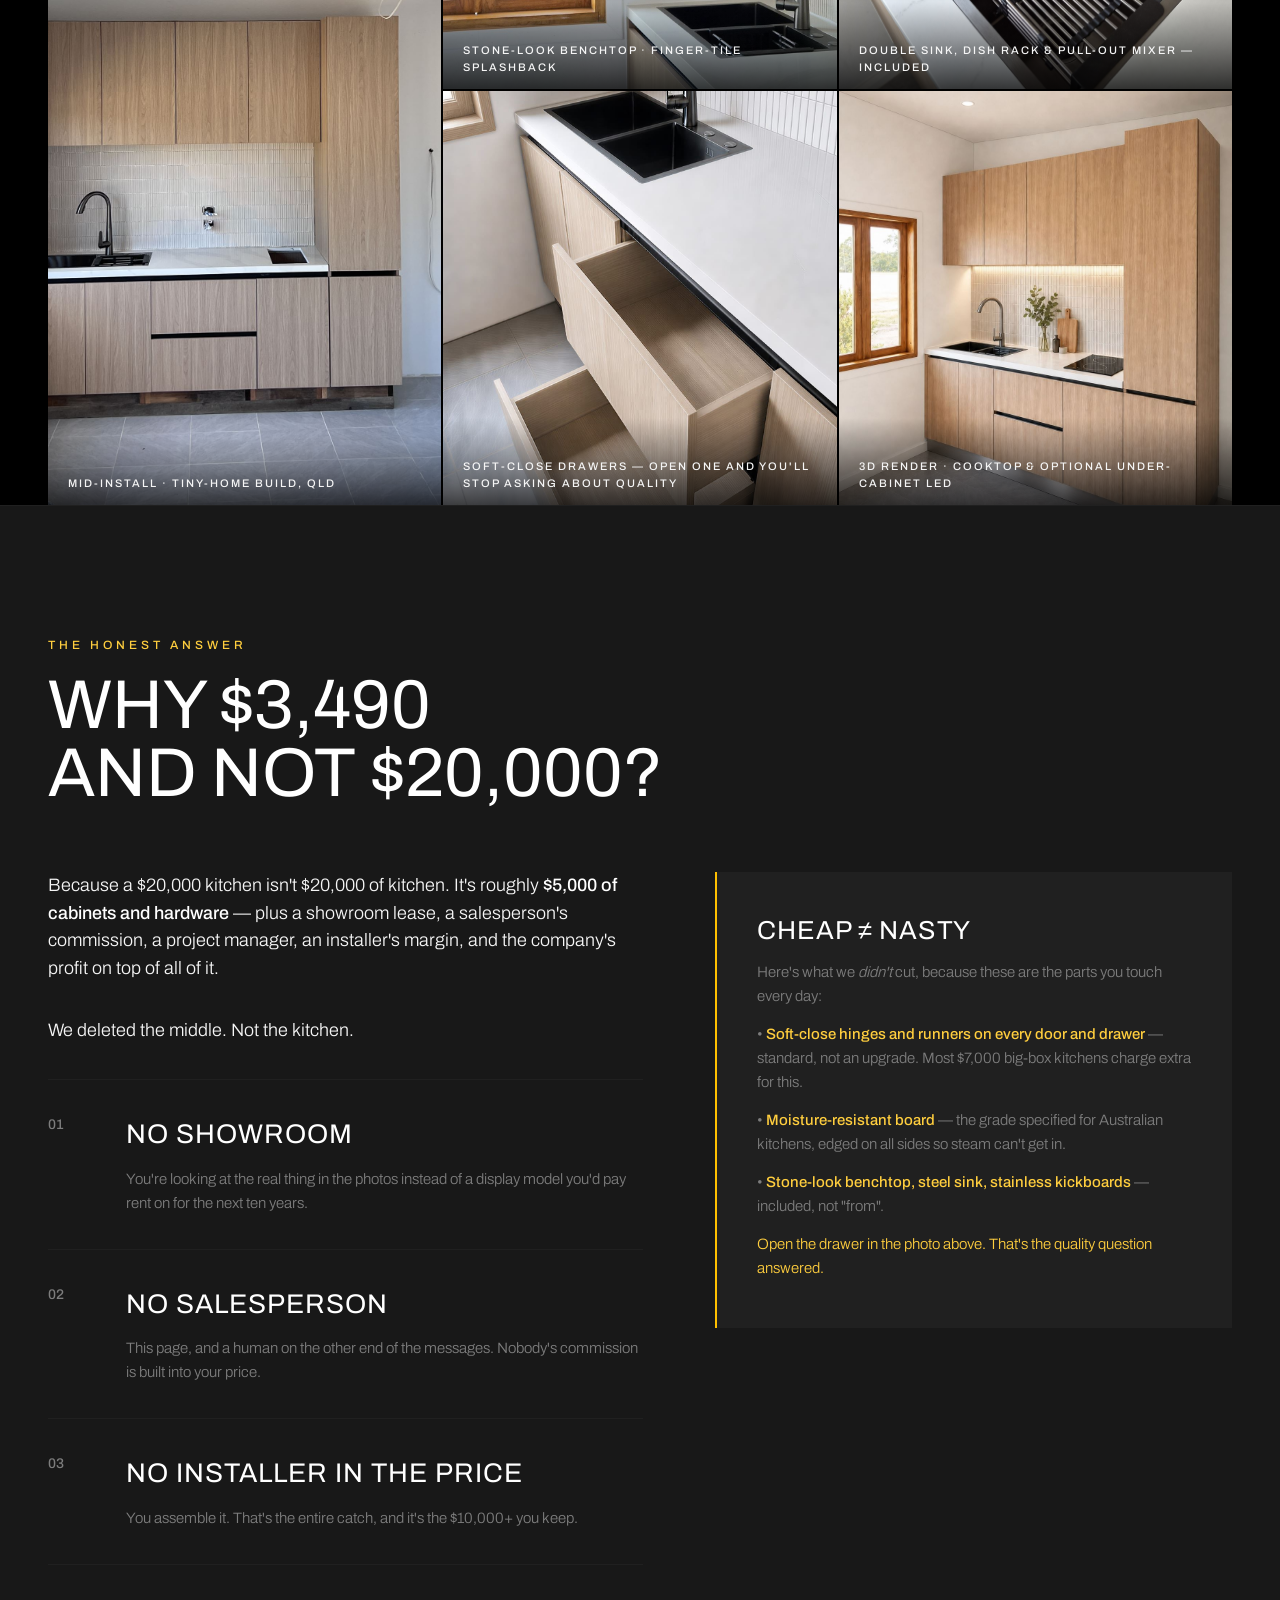
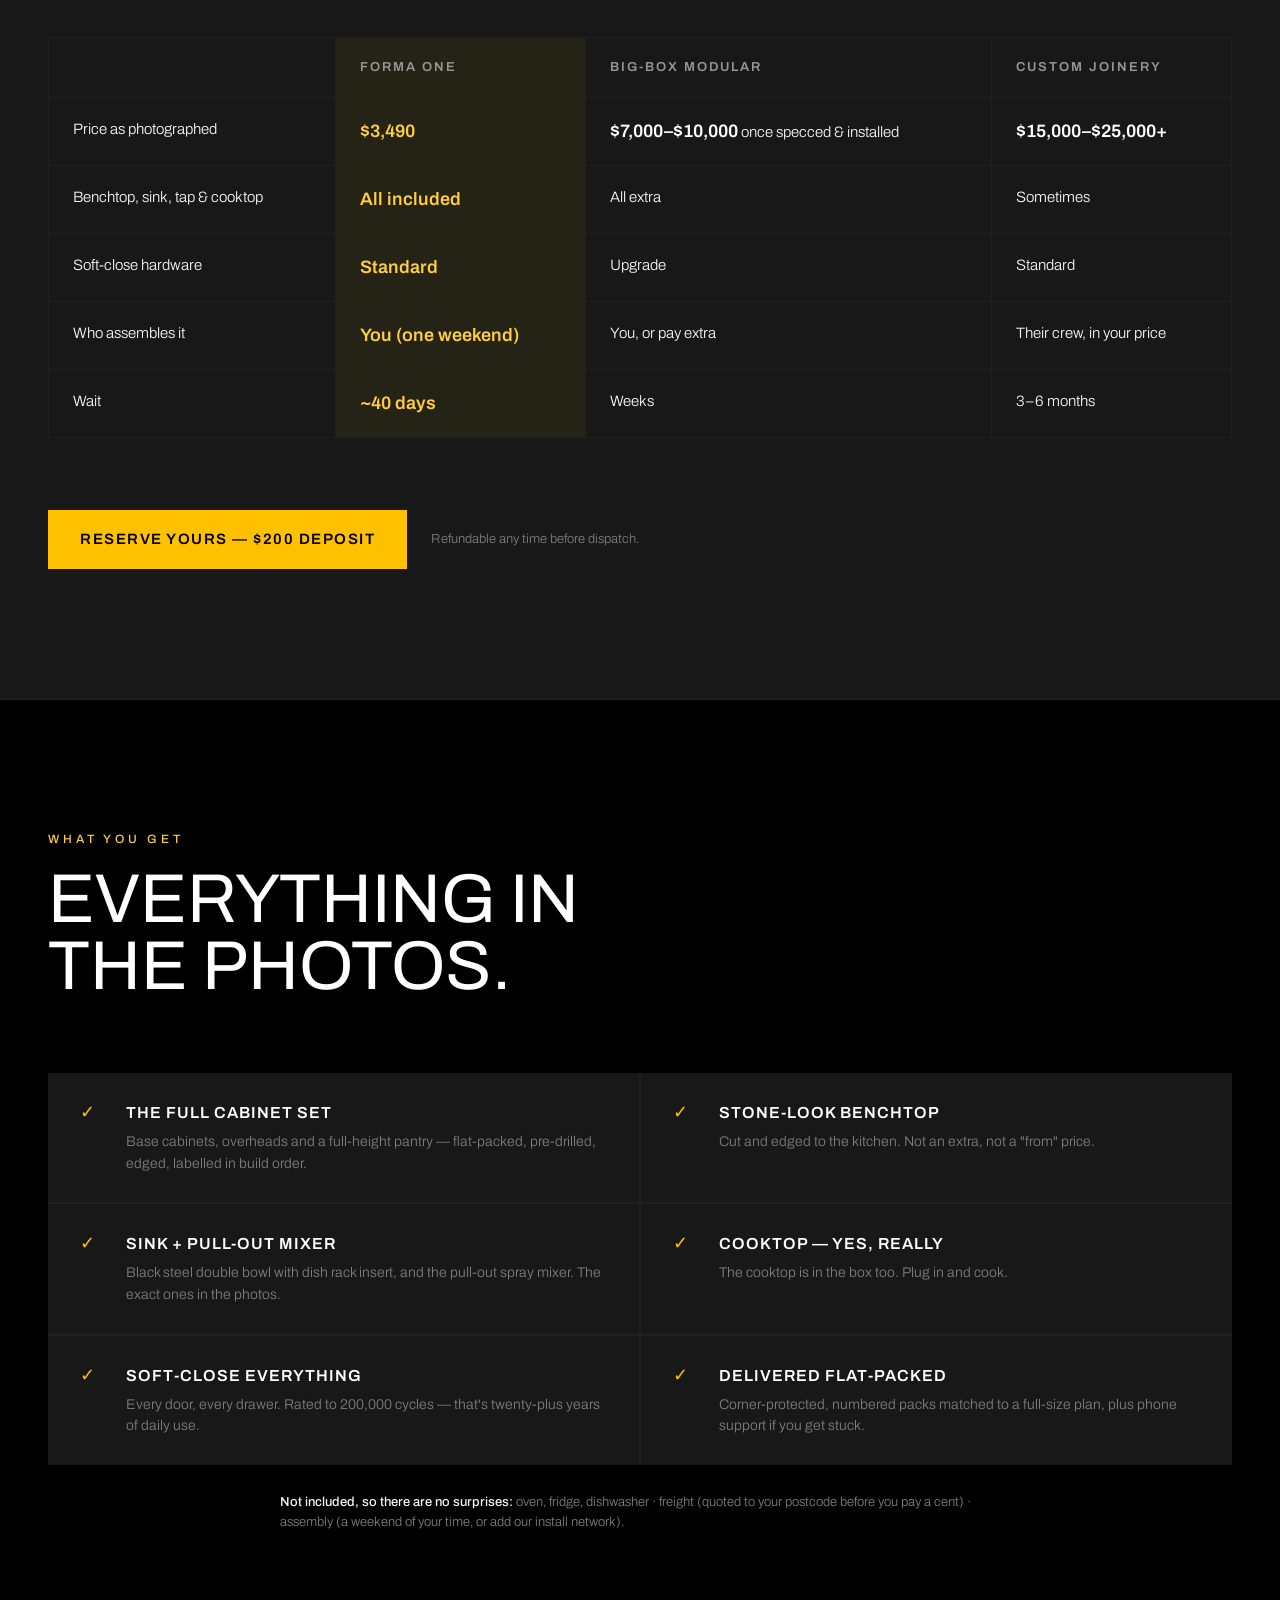
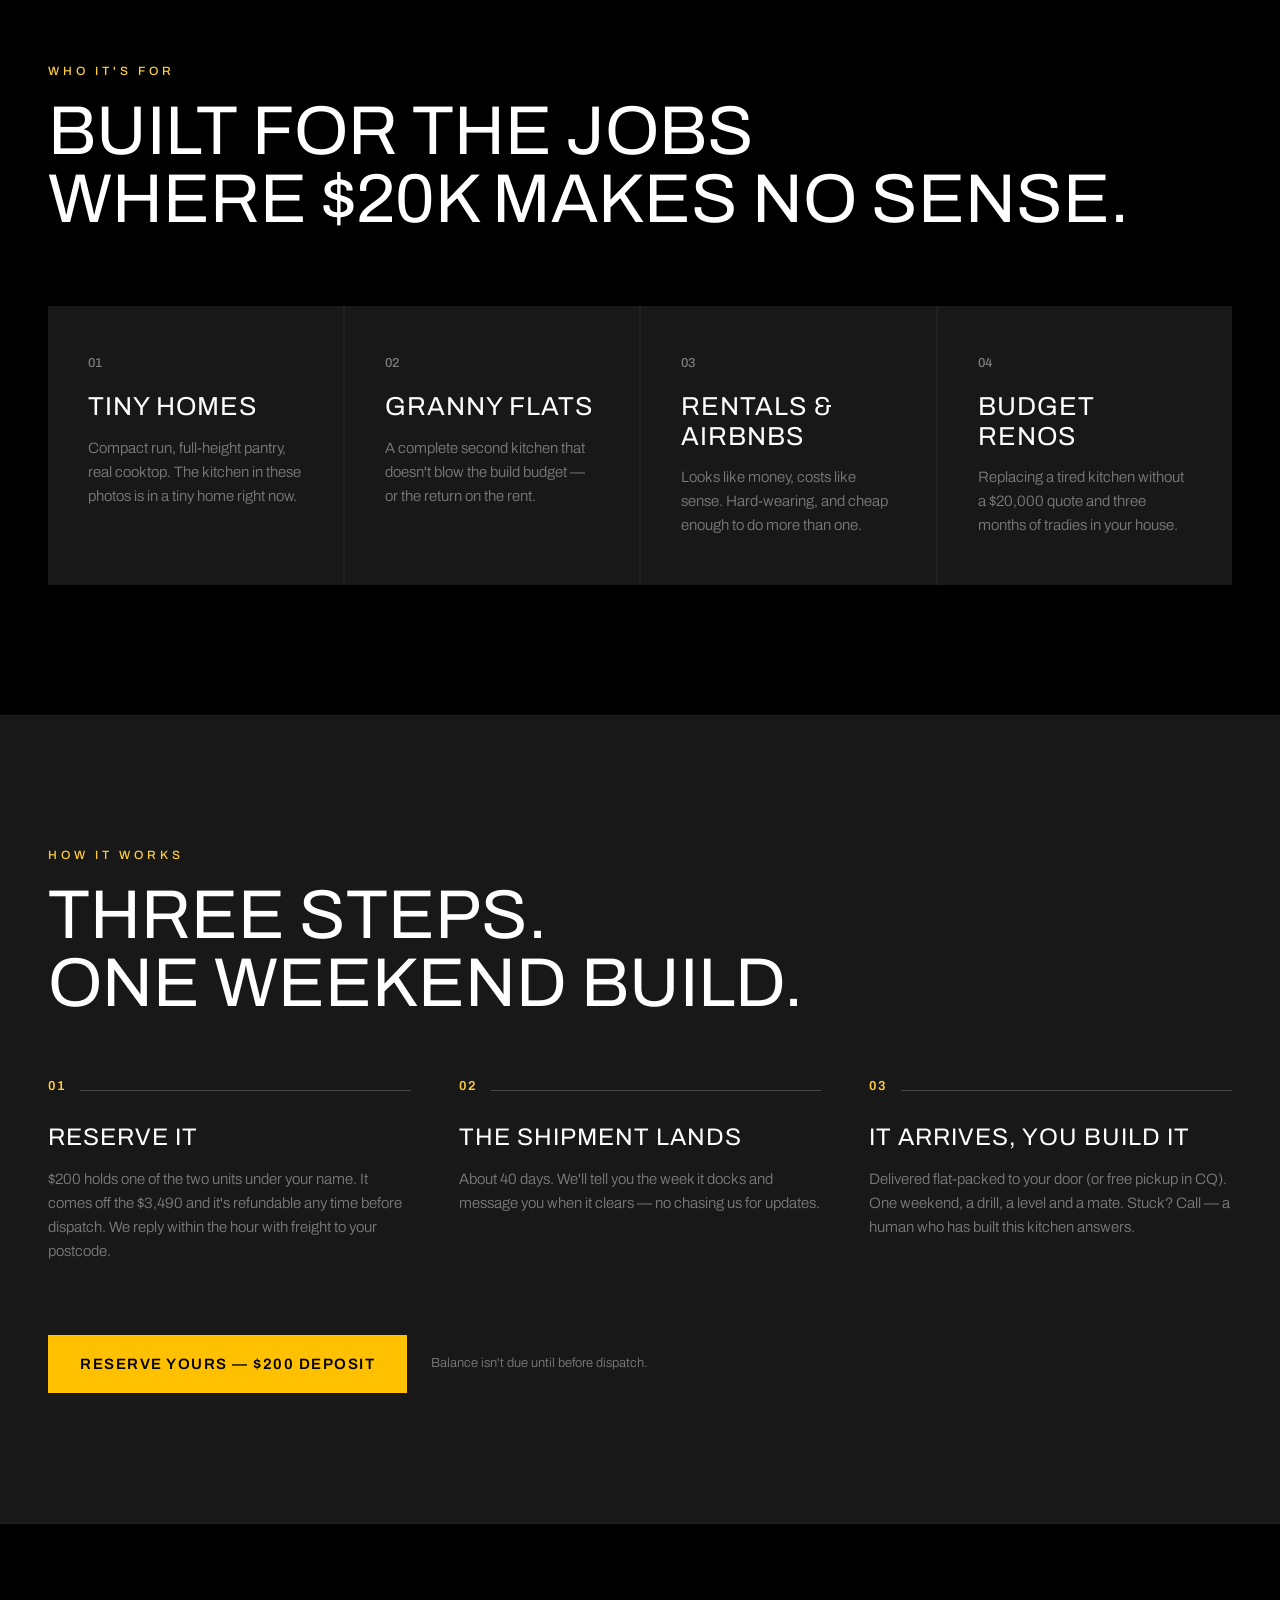
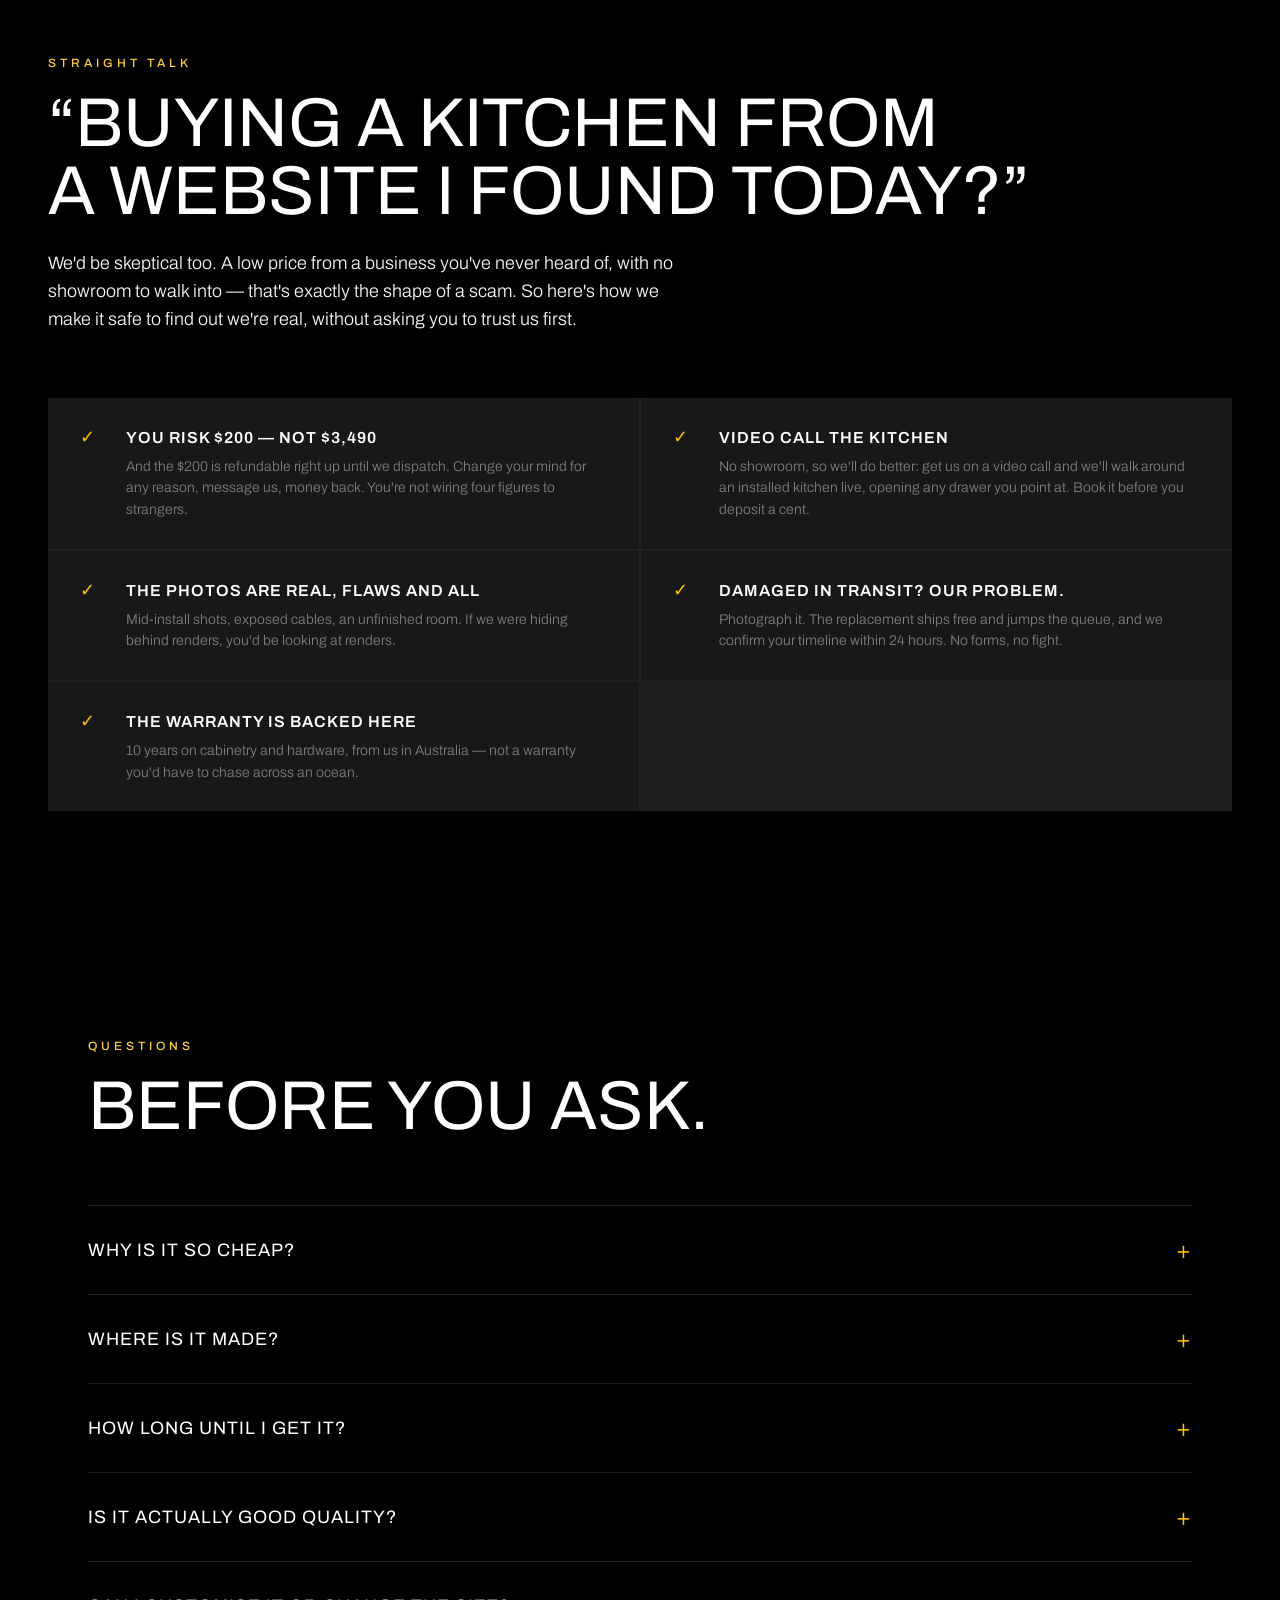
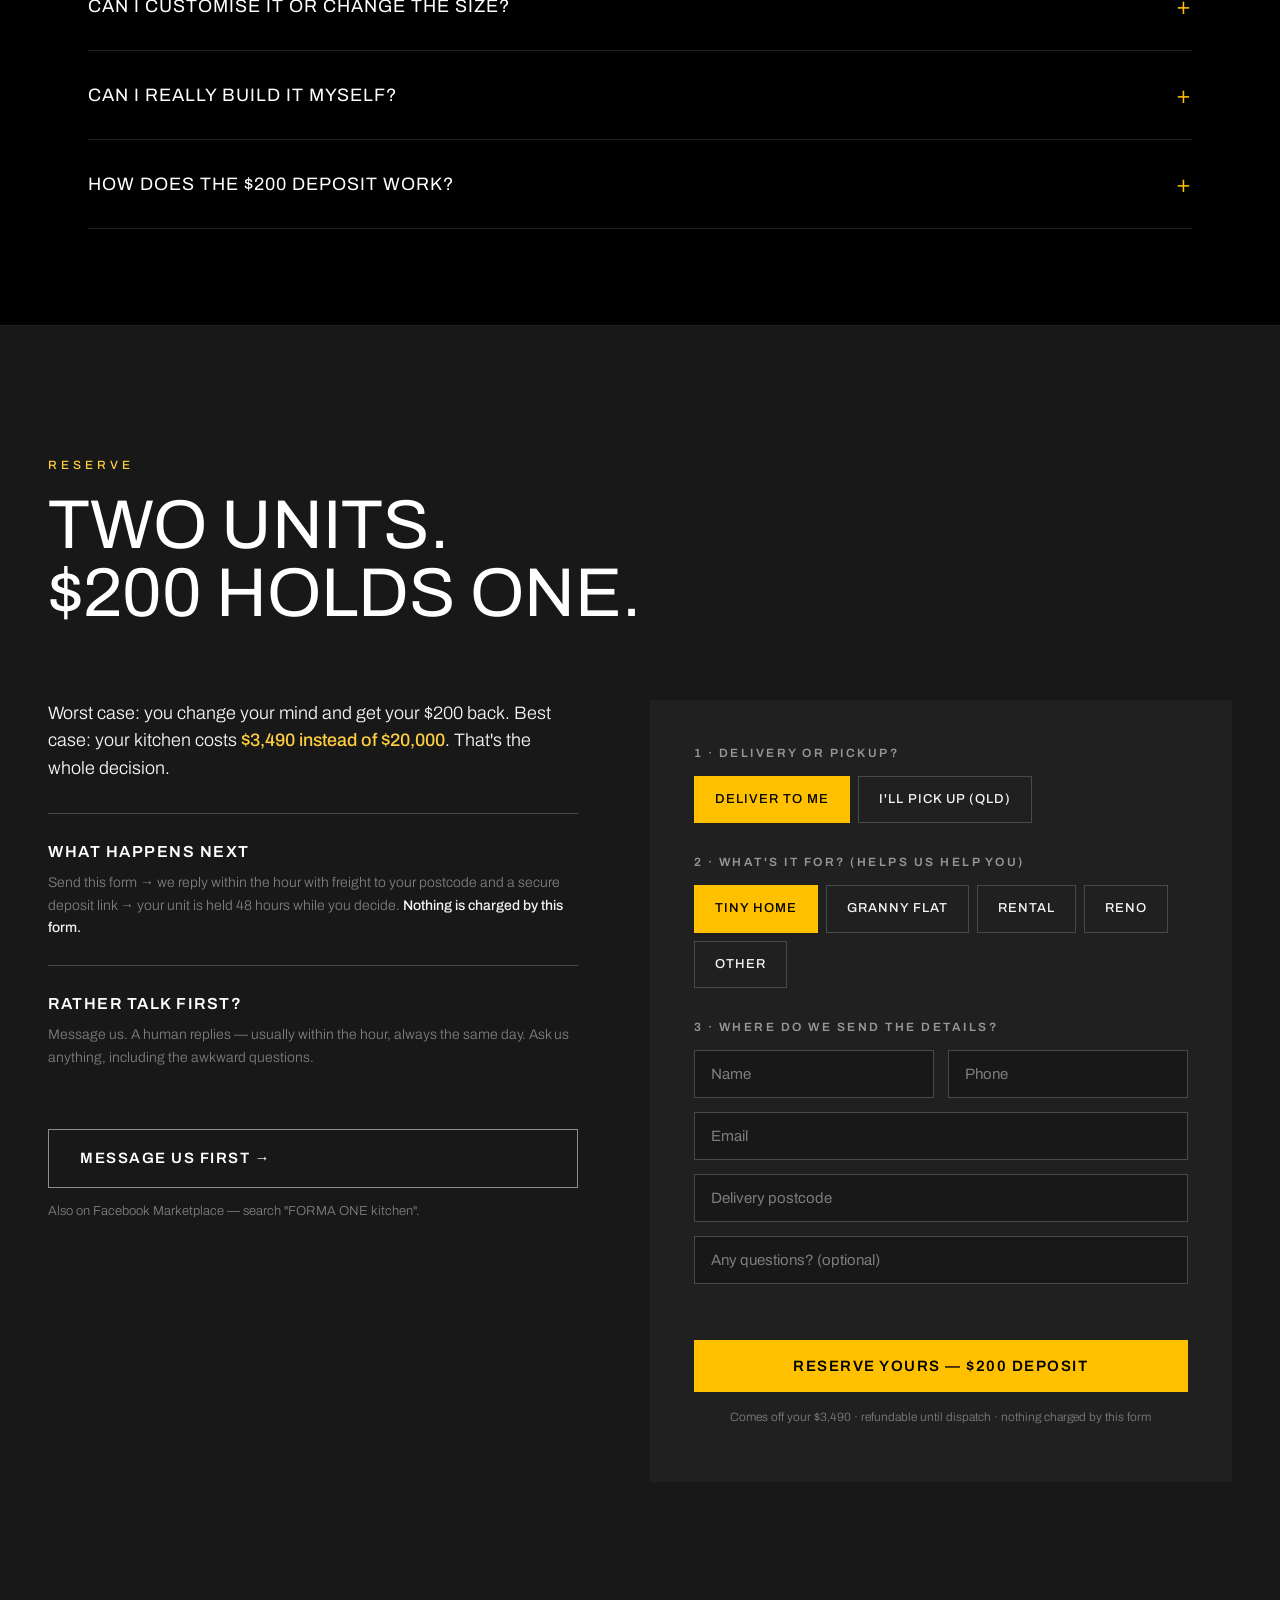
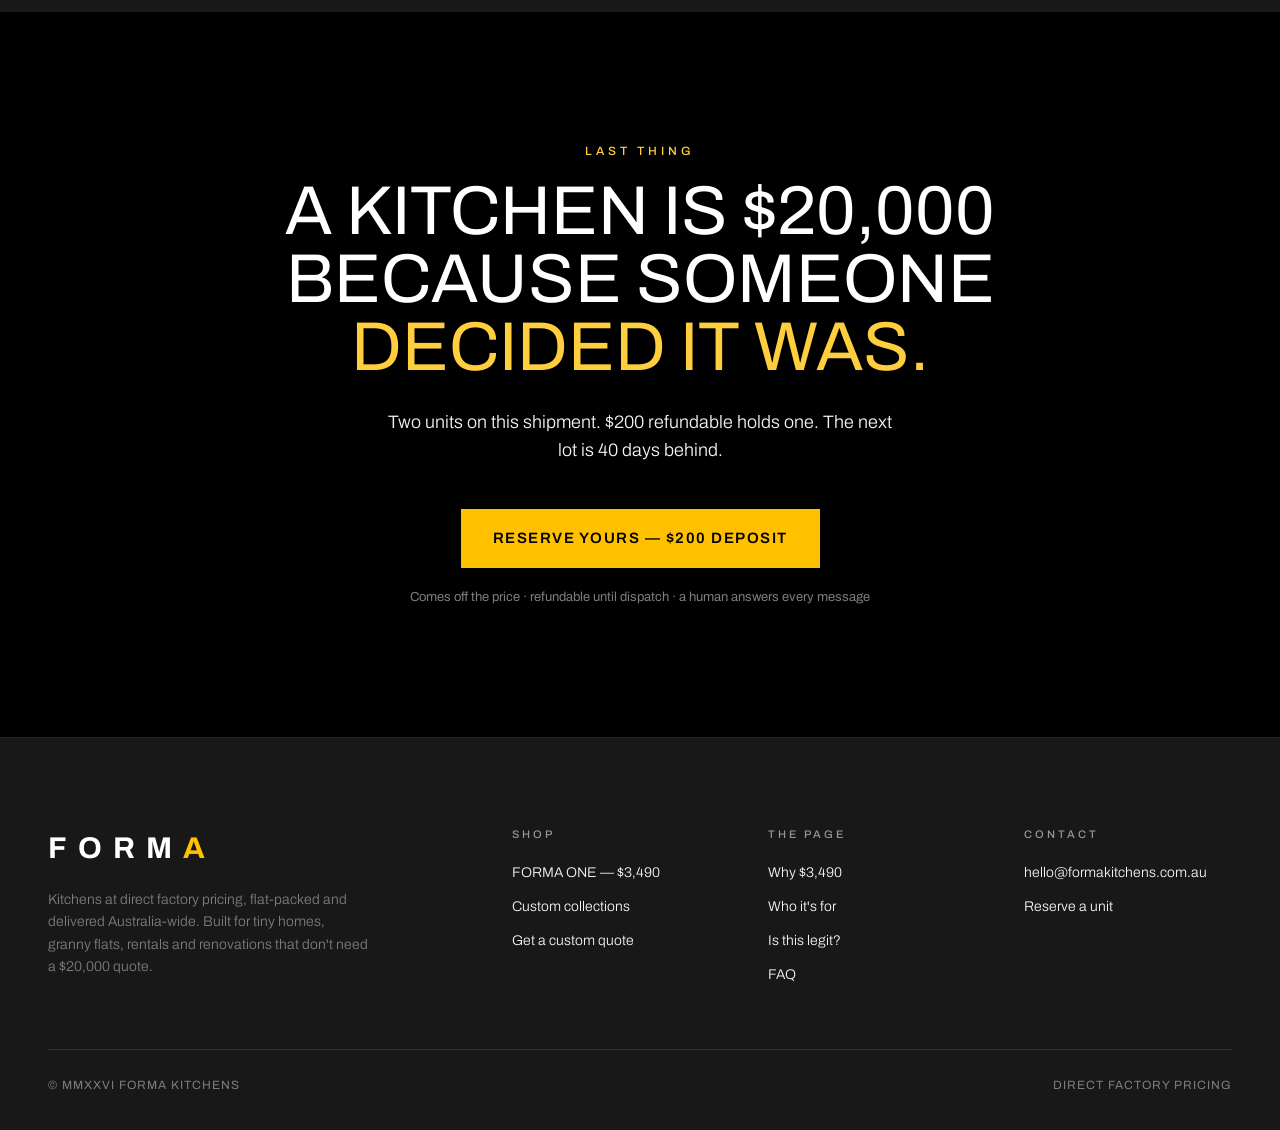
==== commit 5676b484: "Rewrite FORMA ONE for cold traffic + make reveals fail-safe Page rewrite: headline carries the price" ====
--- a/forma-one.html
+++ b/forma-one.html
@@ -3,10 +3,11 @@
 <head>
 <meta charset="utf-8">
 <meta name="viewport" content="width=device-width, initial-scale=1">
-<title>FORMA ONE — A Complete Kitchen for $3,490, Delivered | FORMA Kitchens</title>
-<meta name="description" content="A complete modern kitchen — pale oak fronts, stone-look benchtop, black steel sink, cooktop, soft-close everything — for $3,490. Real photos from a real build. Delivered flat-packed, Australia-wide.">
-<meta property="og:title" content="FORMA ONE — A Complete Kitchen for $3,490">
-<meta property="og:description" content="Everything in the photos: cabinetry, benchtop, sink, tap, cooktop, soft-close hardware. $3,490, delivered flat-packed.">
+<title>A Complete Kitchen for $3,490 — Cabinets, Sink &amp; Cooktop Included | FORMA</title>
+<meta name="description" content="A full modern kitchen — cabinets, stone-look benchtop, sink, tap and cooktop — for $3,490 delivered flat-packed. Real photos from a real build. 2 units on the next shipment. $200 refundable deposit reserves one.">
+<meta property="og:title" content="A Complete Kitchen for $3,490 — Sink &amp; Cooktop Included">
+<meta property="og:description" content="Cabinets, benchtop, sink, tap, cooktop. Flat-packed, delivered Australia-wide. 2 units on the next shipment — $200 refundable deposit reserves one.">
+<!-- TODO: once your domain/Netlify URL is live, make this an ABSOLUTE url (https://yoursite/assets/products/kitchen-full.jpg) or Facebook shows no preview image -->
 <meta property="og:image" content="assets/products/kitchen-full.jpg">
 <link rel="icon" href="data:image/svg+xml,%3Csvg xmlns='http://www.w3.org/2000/svg' viewBox='0 0 32 32'%3E%3Crect width='32' height='32' fill='%23000'/%3E%3Ctext x='16' y='23' font-family='Arial' font-size='20' font-weight='700' fill='%23FFC000' text-anchor='middle'%3EA%3C/text%3E%3C/svg%3E">
 <link rel="stylesheet" href="css/styles.css">
@@ -16,9 +17,9 @@
   "@type": "Product",
   "name": "FORMA ONE — Complete Flat-Pack Kitchen",
   "image": "assets/products/kitchen-full.jpg",
-  "description": "Complete modern kitchen: pale oak cabinetry, stone-look benchtop, black steel double sink and mixer, cooktop, soft-close hardware. Delivered flat-packed Australia-wide.",
+  "description": "Complete modern kitchen: cabinetry, stone-look benchtop, black steel double sink and mixer, cooktop, soft-close hardware. Delivered flat-packed Australia-wide.",
   "brand": { "@type": "Brand", "name": "FORMA Kitchens" },
-  "offers": { "@type": "Offer", "priceCurrency": "AUD", "price": "3490", "availability": "https://schema.org/LimitedAvailability" }
+  "offers": { "@type": "Offer", "priceCurrency": "AUD", "price": "3490", "availability": "https://schema.org/PreOrder" }
 }
 </script>
 </head>
@@ -28,22 +29,23 @@
 <header class="site-header" id="site-header">
   <a href="index.html" class="logo">FORM<em>A</em></a>
   <nav class="main-nav" aria-label="Primary">
-    <a href="#gallery">Gallery</a>
-    <a href="#included">What's Included</a>
+    <a href="#gallery">Photos</a>
     <a href="#price">Why $3,490</a>
-    <a href="#delivery">Delivery</a>
+    <a href="#included">What You Get</a>
+    <a href="#who">Who It's For</a>
+    <a href="#trust">Is This Legit?</a>
     <a href="#faq">FAQ</a>
-    <a href="index.html#collections">Custom Kitchens</a>
   </nav>
   <a href="#order" class="header-cta">Reserve — $200 Deposit</a>
   <button class="nav-toggle" id="nav-toggle" aria-label="Open menu" aria-expanded="false" aria-controls="mobile-nav">&#9776;</button>
 </header>
 
 <nav class="mobile-nav" id="mobile-nav" aria-label="Mobile">
-  <a href="#gallery">Gallery</a>
-  <a href="#included">What's Included</a>
+  <a href="#gallery">Photos</a>
   <a href="#price">Why $3,490</a>
-  <a href="#delivery">Delivery</a>
+  <a href="#included">What You Get</a>
+  <a href="#who">Who It's For</a>
+  <a href="#trust">Is This Legit?</a>
   <a href="#faq">FAQ</a>
   <a href="index.html#collections">Custom Kitchens</a>
   <a href="#order" class="btn btn-gold">Reserve — $200 Deposit</a>
@@ -51,37 +53,36 @@
 
 <!-- ============ HERO ============ -->
 <section class="p-hero" id="top">
-  <img src="assets/products/kitchen-full.jpg" alt="The FORMA ONE kitchen installed — pale oak cabinets, stone-look benchtop, black sink, tall pantry" fetchpriority="high">
+  <img src="assets/products/kitchen-full.jpg" alt="The FORMA ONE kitchen installed — timber-look cabinets, stone-look benchtop, black sink, tall pantry" fetchpriority="high">
   <div class="p-hero-scrim"></div>
   <div class="p-hero-inner">
-    <span class="p-badge">FORMA ONE &middot; The Standard Kitchen</span>
-    <h1>A complete kitchen.<br><span class="gold">One price. Delivered.</span></h1>
+    <!-- STOCK — update every shipment. Never show a number that isn't true. -->
+    <span class="p-badge">2 units on the next shipment &middot; ~40 days away</span>
+    <h1>A complete kitchen<br>for <span class="gold">$3,490.</span> Delivered.</h1>
+    <p class="p-anchor">The same kitchen through a renovation company: <b>$15,000&ndash;$25,000.</b></p>
     <div class="p-price-row">
-      <span class="p-price">$3,490</span>
-      <span class="p-price-note">Cabinetry &middot; benchtop &middot; sink &middot; tap &middot; cooktop &middot; soft-close everything</span>
-    </div>
-    <span class="p-real">This is a photo of the actual kitchen &mdash; not a render</span>
-    <!-- STOCK COUNTER — update these two numbers every shipment. Never show a number that isn't true. -->
-    <div class="stock-line" id="stock-line"><b>2 units</b> available from the current shipment &middot; next shipment lands in ~40 days</div>
+      <span class="p-price-note" style="max-width:560px;">Cabinets, stone-look benchtop, sink, tap and <b style="color:var(--gold-text);font-weight:500;">cooktop included</b> — flat-packed, pre-drilled, built in a weekend with a drill and a level.</span>
+    </div>
+    <span class="p-real">These are photos of the real kitchen &mdash; not renders</span>
     <div class="hero-ctas">
-      <a href="#order" class="btn btn-gold">Reserve Your Kitchen &mdash; $200 Deposit</a>
+      <a href="#order" class="btn btn-gold">Reserve Yours &mdash; $200 Deposit</a>
       <!-- TODO: replace mailto with your FB Messenger link (m.me/yourpage) or SMS when ready -->
-      <a href="mailto:hello@formakitchens.com.au?subject=FORMA%20ONE%20%E2%80%94%20reserve%20a%20unit" class="btn btn-ghost">Message to Secure a Unit</a>
+      <a href="mailto:hello@formakitchens.com.au?subject=FORMA%20ONE%20%E2%80%94%20question" class="btn btn-ghost">Message Us First</a>
     </div>
     <div class="hero-assure">
       <span><b>$200</b> comes off the price</span>
-      <span><b>Fully refundable</b> until dispatch</span>
-      <span><b>Real photos</b> from a real build</span>
-    </div>
-  </div>
-</section>
-
-<!-- ============ GALLERY (REAL PHOTOS) ============ -->
+      <span><b>Refundable</b> any time before dispatch</span>
+      <span><b>10-year</b> warranty, backed here</span>
+    </div>
+  </div>
+</section>
+
+<!-- ============ GALLERY (PROOF) ============ -->
 <section class="section-tight" id="gallery" style="padding-bottom:0;">
   <div class="container-wide">
     <span class="eyebrow" data-reveal>The proof</span>
     <h2 class="h-section" data-reveal>What you see<br>is what arrives.</h2>
-    <p class="lead" data-reveal style="margin-top:24px;max-width:560px;">Every photo below is the same $3,490 kitchen, photographed during a real tiny-home build in Queensland. No showroom styling, no stock photography.</p>
+    <p class="lead" data-reveal style="margin-top:24px;max-width:600px;">Every photo below is the same kitchen, shot during a real build in Central Queensland. No showroom, no styling, no stock photos — including the mid-install shots most companies would never publish.</p>
   </div>
   <div class="container-wide">
     <div class="gallery-grid">
@@ -98,85 +99,168 @@
         <figcaption>Double sink, dish rack &amp; pull-out mixer &mdash; included</figcaption>
       </figure>
       <figure data-reveal>
-        <img src="assets/products/detail-drawers.jpg" alt="Soft-close drawers open showing woodgrain interior" loading="lazy">
-        <figcaption>Soft-close drawers throughout</figcaption>
+        <img src="assets/products/detail-drawers.jpg" alt="Soft-close drawers open showing the drawer boxes" loading="lazy">
+        <figcaption>Soft-close drawers &mdash; open one and you'll stop asking about quality</figcaption>
       </figure>
       <figure data-reveal>
-        <img src="assets/products/render-led.jpg" alt="Render of the FORMA ONE with optional under-cabinet lighting and cooktop" loading="lazy">
+        <img src="assets/products/render-led.jpg" alt="Render of the kitchen showing cooktop and optional under-cabinet lighting" loading="lazy">
         <figcaption>3D render &middot; cooktop &amp; optional under-cabinet LED</figcaption>
       </figure>
     </div>
-    <!-- TODO: add your assembly / walkthrough video here when filmed — a 60s phone video of the tiny house kitchen outperforms every photo.
+    <!-- HIGHEST-IMPACT MISSING ASSET: a 60-second phone video (walk up, open drawers, run the tap, tap the benchtop).
+         For a no-showroom business it outsells every photo here. Drop the file in and uncomment:
     <div style="margin-top:2px;"><video controls preload="metadata" poster="assets/products/kitchen-full.jpg" src="assets/products/walkthrough.mp4" style="width:100%;display:block;"></video></div>
     -->
   </div>
 </section>
 
-<!-- ============ WHAT'S INCLUDED ============ -->
-<section class="section" id="included">
-  <div class="container-wide">
-    <span class="eyebrow" data-reveal>What's included</span>
-    <h2 class="h-section" data-reveal>Everything in<br>the photos.</h2>
-    <!-- TODO: confirm exact run length / cabinet count against your actual kit before launch -->
-    <div class="included-grid">
-      <div class="included-item" data-reveal><span class="tick">&#10003;</span><div><h4>Full cabinetry set</h4><p>Base cabinets, overhead cabinets and full-height pantry in pale oak woodgrain — flat-packed, pre-drilled, labelled in build order.</p></div></div>
-      <div class="included-item" data-reveal><span class="tick">&#10003;</span><div><h4>Stone-look benchtop</h4><p>White stone-look benchtop, cut to the kitchen and edged — not an extra, not an upgrade.</p></div></div>
-      <div class="included-item" data-reveal><span class="tick">&#10003;</span><div><h4>Black steel sink + mixer</h4><p>Double-bowl gunmetal sink with dish rack insert and pull-out spray mixer. The exact one in the photos.</p></div></div>
-      <div class="included-item" data-reveal><span class="tick">&#10003;</span><div><h4>Soft-close everything</h4><p>Soft-close hinges and drawer runners on every door and drawer as standard.</p></div></div>
-      <div class="included-item" data-reveal><span class="tick">&#10003;</span><div><h4>Cooktop included</h4><p>Yes, really — the cooktop is in the box too. Plug in, cook. <!-- TODO: confirm cooktop type/size wording (e.g. "2-zone induction") --></p></div></div>
-      <div class="included-item" data-reveal><span class="tick">&#10003;</span><div><h4>Stainless kickboard</h4><p>Brushed stainless kickboards — the detail that makes the whole kitchen read premium.</p></div></div>
-      <div class="included-item" data-reveal><span class="tick">&#10003;</span><div><h4>Assembly instructions</h4><p>Numbered packs matched to a full-size plan, plus phone support if you get stuck. A drill, a level and a weekend is all it takes.</p></div></div>
-    </div>
-    <p class="price-note" style="text-align:left;padding:0;margin-top:28px;">Not included: other appliances (oven, fridge, dishwasher), delivery (quoted by postcode at order) and installation — most owners assemble it themselves, or add our install network at checkout.</p>
-  </div>
-</section>
-
-<!-- ============ WHY $3,490 ============ -->
+<!-- ============ PRICE REFRAME ============ -->
 <section class="section process" id="price">
   <div class="container-wide">
-    <span class="eyebrow" data-reveal>Why it's $3,490</span>
-    <h2 class="h-section" data-reveal>Same kitchen.<br>Minus the markup.</h2>
-    <p class="lead" data-reveal style="margin-top:24px;max-width:620px;">A kitchen like this costs $15,000&ndash;$25,000 through a renovation company. Not because the cabinets cost more — because you're paying for a showroom, a salesperson, a project manager and an install crew. FORMA ONE deletes those line items and keeps the kitchen.</p>
+    <span class="eyebrow" data-reveal>The honest answer</span>
+    <h2 class="h-section" data-reveal>Why $3,490<br>and not $20,000?</h2>
+    <div class="craft-grid" style="margin-top:64px;">
+      <div>
+        <p class="lead" data-reveal style="margin:0 0 34px;">Because a $20,000 kitchen isn't $20,000 of kitchen. It's roughly <b style="color:var(--white);font-weight:500;">$5,000 of cabinets and hardware</b> — plus a showroom lease, a salesperson's commission, a project manager, an installer's margin, and the company's profit on top of all of it.</p>
+        <p class="lead" data-reveal style="margin:0 0 34px;">We deleted the middle. Not the kitchen.</p>
+        <div class="craft-item" data-reveal>
+          <span class="num">01</span>
+          <div><h3>No showroom</h3><p>You're looking at the real thing in the photos instead of a display model you'd pay rent on for the next ten years.</p></div>
+        </div>
+        <div class="craft-item" data-reveal>
+          <span class="num">02</span>
+          <div><h3>No salesperson</h3><p>This page, and a human on the other end of the messages. Nobody's commission is built into your price.</p></div>
+        </div>
+        <div class="craft-item" data-reveal>
+          <span class="num">03</span>
+          <div><h3>No installer in the price</h3><p>You assemble it. That's the entire catch, and it's the $10,000+ you keep.</p></div>
+        </div>
+      </div>
+      <div data-reveal style="position:sticky;top:110px;">
+        <div class="value-card" style="background:var(--charcoal);border-left:2px solid var(--gold);">
+          <h3 style="margin-top:0;">Cheap ≠ nasty</h3>
+          <p style="font-size:15px;">Here's what we <em>didn't</em> cut, because these are the parts you touch every day:</p>
+          <p style="font-size:15px;">&bull; <b>Soft-close hinges and runners on every door and drawer</b> — standard, not an upgrade. Most $7,000 big-box kitchens charge extra for this.</p>
+          <p style="font-size:15px;">&bull; <b>Moisture-resistant board</b> — the grade specified for Australian kitchens, edged on all sides so steam can't get in.</p>
+          <p style="font-size:15px;">&bull; <b>Stone-look benchtop, steel sink, stainless kickboards</b> — included, not "from".</p>
+          <p style="font-size:15px;color:var(--gold-text);">Open the drawer in the photo above. That's the quality question answered.</p>
+        </div>
+      </div>
+    </div>
+
     <div class="compare-wrap" data-reveal>
       <table class="compare">
         <tr><th></th><th class="col-forma">FORMA ONE</th><th>Big-box modular</th><th>Custom joinery</th></tr>
         <tr><td>Price as photographed</td><td class="col-forma"><b>$3,490</b></td><td><b>$7,000&ndash;$10,000</b> once specced &amp; installed</td><td><b>$15,000&ndash;$25,000+</b></td></tr>
-        <tr><td>Benchtop, sink, tap &amp; cooktop</td><td class="col-forma"><b>Included</b></td><td>Extra</td><td>Sometimes</td></tr>
+        <tr><td>Benchtop, sink, tap &amp; cooktop</td><td class="col-forma"><b>All included</b></td><td>All extra</td><td>Sometimes</td></tr>
         <tr><td>Soft-close hardware</td><td class="col-forma"><b>Standard</b></td><td>Upgrade</td><td>Standard</td></tr>
-        <tr><td>Wait time</td><td class="col-forma"><b>Days&ndash;weeks</b></td><td>Weeks</td><td>3&ndash;6 months</td></tr>
-        <tr><td>How</td><td class="col-forma">Direct factory pricing, online only, you assemble</td><td>Retail store network</td><td>Showroom + trades + margin stack</td></tr>
+        <tr><td>Who assembles it</td><td class="col-forma"><b>You (one weekend)</b></td><td>You, or pay extra</td><td>Their crew, in your price</td></tr>
+        <tr><td>Wait</td><td class="col-forma"><b>~40 days</b></td><td>Weeks</td><td>3&ndash;6 months</td></tr>
       </table>
     </div>
     <div class="process-cta-row" data-reveal>
-      <a href="#order" class="btn btn-gold">Reserve Your Kitchen — $200 Deposit</a>
-      <span class="hint">Need different sizes? <a href="index.html#quote" style="color:var(--gold-text);">FORMA CUSTOM is cut to your walls &rarr;</a></span>
-    </div>
-  </div>
-</section>
-
-<!-- ============ DELIVERY ============ -->
-<section class="section" id="delivery">
-  <div class="container-wide">
-    <span class="eyebrow" data-reveal>Delivery</span>
-    <h2 class="h-section" data-reveal>Flat-packed.<br>Freight-friendly.</h2>
+      <a href="#order" class="btn btn-gold">Reserve Yours — $200 Deposit</a>
+      <span class="hint">Refundable any time before dispatch.</span>
+    </div>
+  </div>
+</section>
+
+<!-- ============ WHAT YOU GET ============ -->
+<section class="section" id="included">
+  <div class="container-wide">
+    <span class="eyebrow" data-reveal>What you get</span>
+    <h2 class="h-section" data-reveal>Everything in<br>the photos.</h2>
+    <!-- TODO: add the kitchen's actual dimensions here — "will it fit my wall?" is the #1 unasked question.
+         A single line like "Total run: 2.4m + 600mm pantry · 900mm high bases · 600mm deep" removes a silent exit. -->
+    <div class="included-grid">
+      <!-- TODO: append the real dimensions to this sentence — e.g. "Total run 2.4m, plus a 600mm pantry." -->
+      <div class="included-item" data-reveal><span class="tick">&#10003;</span><div><h4>The full cabinet set</h4><p>Base cabinets, overheads and a full-height pantry — flat-packed, pre-drilled, edged, labelled in build order.</p></div></div>
+      <div class="included-item" data-reveal><span class="tick">&#10003;</span><div><h4>Stone-look benchtop</h4><p>Cut and edged to the kitchen. Not an extra, not a "from" price.</p></div></div>
+      <div class="included-item" data-reveal><span class="tick">&#10003;</span><div><h4>Sink + pull-out mixer</h4><p>Black steel double bowl with dish rack insert, and the pull-out spray mixer. The exact ones in the photos.</p></div></div>
+      <!-- TODO: name the cooktop spec in this sentence (e.g. "A 2-zone induction cooktop is in the box too.") — specifics convert, vague words get questioned. -->
+      <div class="included-item" data-reveal><span class="tick">&#10003;</span><div><h4>Cooktop — yes, really</h4><p>The cooktop is in the box too. Plug in and cook.</p></div></div>
+      <div class="included-item" data-reveal><span class="tick">&#10003;</span><div><h4>Soft-close everything</h4><p>Every door, every drawer. Rated to 200,000 cycles — that's twenty-plus years of daily use.</p></div></div>
+      <div class="included-item" data-reveal><span class="tick">&#10003;</span><div><h4>Delivered flat-packed</h4><p>Corner-protected, numbered packs matched to a full-size plan, plus phone support if you get stuck.</p></div></div>
+    </div>
+    <p class="price-note" style="text-align:left;padding:0;margin-top:28px;"><b style="color:var(--smoke);font-weight:500;">Not included, so there are no surprises:</b> oven, fridge, dishwasher &middot; freight (quoted to your postcode before you pay a cent) &middot; assembly (a weekend of your time, or add our install network).</p>
+  </div>
+</section>
+
+<!-- ============ WHO IT'S FOR ============ -->
+<section class="section" id="who" style="padding-top:0;">
+  <div class="container-wide">
+    <span class="eyebrow" data-reveal>Who it's for</span>
+    <h2 class="h-section" data-reveal>Built for the jobs<br>where $20k makes no sense.</h2>
+    <div class="value-grid who-grid">
+      <div class="value-card" data-reveal>
+        <span class="num">01</span>
+        <h3>Tiny homes</h3>
+        <p>Compact run, full-height pantry, real cooktop. The kitchen in these photos is in a tiny home right now.</p>
+      </div>
+      <div class="value-card" data-reveal>
+        <span class="num">02</span>
+        <h3>Granny flats</h3>
+        <p>A complete second kitchen that doesn't blow the build budget — or the return on the rent.</p>
+      </div>
+      <div class="value-card" data-reveal>
+        <span class="num">03</span>
+        <h3>Rentals &amp; Airbnbs</h3>
+        <p>Looks like money, costs like sense. Hard-wearing, and cheap enough to do more than one.</p>
+      </div>
+      <div class="value-card" data-reveal>
+        <span class="num">04</span>
+        <h3>Budget renos</h3>
+        <p>Replacing a tired kitchen without a $20,000 quote and three months of tradies in your house.</p>
+      </div>
+    </div>
+  </div>
+</section>
+
+<!-- ============ HOW IT WORKS ============ -->
+<section class="section process" id="how">
+  <div class="container-wide">
+    <span class="eyebrow" data-reveal>How it works</span>
+    <h2 class="h-section" data-reveal>Three steps.<br>One weekend build.</h2>
     <div class="process-grid cols-3" style="margin-top:72px;">
       <div class="process-step" data-reveal>
         <span class="num">01</span>
-        <h3>Packed to survive</h3>
-        <p>Every panel corner-protected and packed flat in numbered cartons. If anything arrives damaged, photograph it — the replacement ships free, no forms, no fight.</p>
+        <h3>Reserve it</h3>
+        <p>$200 holds one of the two units under your name. It comes off the $3,490 and it's refundable any time before dispatch. We reply within the hour with freight to your postcode.</p>
       </div>
       <div class="process-step" data-reveal>
         <span class="num">02</span>
-        <h3>Australia-wide</h3>
-        <p>Freight is quoted by postcode at order time so you see the real number before paying — no "shipping calculated later" surprises.</p>
-        <!-- TODO: confirm freight bands (e.g. QLD metro $X, east coast $Y, WA/NT $Z) and add them here -->
+        <h3>The shipment lands</h3>
+        <p>About 40 days. We'll tell you the week it docks and message you when it clears — no chasing us for updates.</p>
       </div>
       <div class="process-step" data-reveal>
         <span class="num">03</span>
-        <h3>Or pick it up</h3>
-        <p>Collecting from our Central Queensland depot is free — a FORMA ONE fits in a ute or box trailer.</p>
-        <!-- TODO: confirm pickup location wording -->
-      </div>
+        <h3>It arrives, you build it</h3>
+        <p>Delivered flat-packed to your door (or free pickup in CQ). One weekend, a drill, a level and a mate. Stuck? Call — a human who has built this kitchen answers.</p>
+      </div>
+    </div>
+    <div class="process-cta-row" data-reveal>
+      <a href="#order" class="btn btn-gold">Reserve Yours — $200 Deposit</a>
+      <span class="hint">Balance isn't due until before dispatch.</span>
+    </div>
+  </div>
+</section>
+
+<!-- ============ TRUST ============ -->
+<section class="section" id="trust">
+  <div class="container-wide">
+    <span class="eyebrow" data-reveal>Straight talk</span>
+    <h2 class="h-section" data-reveal>&ldquo;Buying a kitchen from<br>a website I found today?&rdquo;</h2>
+    <p class="lead" data-reveal style="margin-top:24px;max-width:640px;">We'd be skeptical too. A low price from a business you've never heard of, with no showroom to walk into — that's exactly the shape of a scam. So here's how we make it safe to find out we're real, without asking you to trust us first.</p>
+
+    <div class="included-grid" style="margin-top:64px;">
+      <div class="included-item" data-reveal><span class="tick">&#10003;</span><div><h4>You risk $200 — not $3,490</h4><p>And the $200 is refundable right up until we dispatch. Change your mind for any reason, message us, money back. You're not wiring four figures to strangers.</p></div></div>
+      <div class="included-item" data-reveal><span class="tick">&#10003;</span><div><h4>Video call the kitchen</h4><p>No showroom, so we'll do better: get us on a video call and we'll walk around an installed kitchen live, opening any drawer you point at. Book it before you deposit a cent.</p></div></div>
+      <div class="included-item" data-reveal><span class="tick">&#10003;</span><div><h4>The photos are real, flaws and all</h4><p>Mid-install shots, exposed cables, an unfinished room. If we were hiding behind renders, you'd be looking at renders.</p></div></div>
+      <div class="included-item" data-reveal><span class="tick">&#10003;</span><div><h4>Damaged in transit? Our problem.</h4><p>Photograph it. The replacement ships free and jumps the queue, and we confirm your timeline within 24 hours. No forms, no fight.</p></div></div>
+      <div class="included-item" data-reveal><span class="tick">&#10003;</span><div><h4>The warranty is backed here</h4><p>10 years on cabinetry and hardware, from us in Australia — not a warranty you'd have to chase across an ocean.</p></div></div>
+      <!-- TRUST-CRITICAL TODO — this is the single highest-impact block on the page. Fill it in and uncomment:
+      <div class="included-item"><span class="tick">&#10003;</span><div><h4>There's a person behind this</h4><p>Hi — I'm [FIRST NAME]. I import these kitchens, I answer these messages, and that's my number: [PHONE]. [BUSINESS NAME], ABN [REAL ABN], [SUBURB] QLD. Also on Facebook Marketplace — [LINK] — check the profile.</p></div></div>
+      -->
     </div>
   </div>
 </section>
@@ -184,67 +268,67 @@
 <!-- ============ FAQ ============ -->
 <section class="section-tight" id="faq">
   <div class="container">
-    <span class="eyebrow" data-reveal>Straight answers</span>
+    <span class="eyebrow" data-reveal>Questions</span>
     <h2 class="h-section" data-reveal>Before you ask.</h2>
     <div class="faq-list" data-reveal>
       <details class="faq-item">
+        <summary>Why is it so cheap?</summary>
+        <div class="faq-body">It isn't cheap — it's direct. You're paying for the kitchen without a showroom, a salesperson, a project manager and an installer stacked on top of it. Those people are most of a $20,000 quote. You assemble it yourself instead, and you keep the difference. That's the whole model, and it's the whole catch.</div>
+      </details>
+      <details class="faq-item">
+        <summary>Where is it made?</summary>
+        <div class="faq-body">It's built to our specification in our partner factory overseas — the same way most kitchens sold in Australia are, including plenty of the $20,000 ones. The difference is we buy direct at factory pricing and pass that on, instead of routing it through a distributor and a retailer. It's quality-checked before it goes out, and the 10-year warranty is ours, honoured here in Australia. If something fails, you deal with us, not an exporter.</div>
+      </details>
+      <details class="faq-item">
+        <summary>How long until I get it?</summary>
+        <div class="faq-body">The next shipment lands in about 40 days, and delivery to you follows within days of it clearing. Reserve now and you're on that shipment — we'll tell you the week it docks and message you when it clears. We'd rather quote you 40 days and beat it than promise a fortnight and leave you chasing us.</div>
+      </details>
+      <details class="faq-item">
+        <summary>Is it actually good quality?</summary>
+        <div class="faq-body">Soft-close hinges and runners on everything, rated to 200,000 cycles. Moisture-resistant board edged on all sides. Stone-look benchtop, steel sink, stainless kickboards. But don't take our word for it — look at the drawer photo above, then get us on a video call and we'll open every drawer in an installed kitchen while you watch.</div>
+      </details>
+      <details class="faq-item">
+        <summary>Can I customise it or change the size?</summary>
+        <div class="faq-body">Not this one — FORMA ONE is a single fixed layout, and that's exactly why it's $3,490 instead of $6,000. If your walls need something different, <a href="index.html#quote" style="color:var(--gold-text);">FORMA CUSTOM</a> is the same system cut to your measurements from $760 per linear metre. Message us either way and we'll tell you honestly which one fits your job.</div>
+      </details>
+      <details class="faq-item">
+        <summary>Can I really build it myself?</summary>
+        <div class="faq-body">If you've assembled flat-pack furniture, yes. Panels arrive pre-drilled and labelled in build order with a full-size plan. Most people finish in a weekend with a drill, a level and a second pair of hands for the overheads. If you'd rather not, add our install network when you reserve.</div>
+      </details>
+      <details class="faq-item">
         <summary>How does the $200 deposit work?</summary>
-        <div class="faq-body">It reserves a specific unit from the current shipment under your name, and it comes straight off the $3,490 — you're not paying extra to reserve. Fully refundable any time before dispatch: change your mind, message us, money back. We take deposits because each shipment is small and units genuinely do sell out.</div>
-      </details>
-      <details class="faq-item">
-        <summary>Is it really only $3,490? What's the catch?</summary>
-        <div class="faq-body">The catch is that you assemble it. That's it. There's no showroom, no salesperson and no installer in the price — that's the $10,000+ a renovation company adds on top of cabinets like these. The photos on this page are the actual product — benchtop, sink and cooktop included.</div>
-      </details>
-      <details class="faq-item">
-        <summary>Can I actually build this myself?</summary>
-        <div class="faq-body">If you've ever assembled flat-pack furniture, yes. Panels arrive pre-drilled and labelled in build order with a full-size plan. Most owners finish in a weekend with a drill, a level and a second pair of hands for the overheads. Stuck? Call us — a human who has built this exact kitchen answers.</div>
-      </details>
-      <details class="faq-item">
-        <summary>What if my space is a different size?</summary>
-        <div class="faq-body">FORMA ONE is a fixed layout — that's how it stays at $3,490. If your walls need something different, <a href="index.html#quote" style="color:var(--gold-text);">FORMA CUSTOM</a> is the same system cut to your exact measurements, from $760 per linear metre.</div>
-      </details>
-      <details class="faq-item">
-        <summary>What if something arrives damaged or is missing?</summary>
-        <div class="faq-body">Photograph it and send it through. Replacement parts ship free and jump the queue, and we confirm your replacement timeline within 24 hours. Transit damage is 100% our problem, not yours.</div>
-      </details>
-      <details class="faq-item">
-        <summary>Can I see it in person first?</summary>
-        <div class="faq-body">There's no showroom — that's a big part of why it's $3,490 instead of $15,000. What we can do: a live video call walking around an installed kitchen, more photos of any detail you want, and reviews from owners who've built one. <!-- TODO: link Google reviews profile when live --></div>
-      </details>
-      <details class="faq-item">
-        <summary>What's the warranty?</summary>
-        <div class="faq-body">10 years on cabinetry and supplied hardware under normal domestic use — delamination, board failure, hinge and runner mechanisms. Assembly mishaps aren't covered, but replacement panels are cheap and we'll talk you through any fix.</div>
-      </details>
-    </div>
-  </div>
-</section>
-
-<!-- ============ ORDER ============ -->
+        <div class="faq-body">It holds one of the two units on this shipment under your name and comes straight off your $3,490 — you're not paying extra to reserve. Refundable any time before dispatch. We take deposits because the shipments are small and two units go quickly; the balance isn't due until just before it ships.</div>
+      </details>
+    </div>
+  </div>
+</section>
+
+<!-- ============ RESERVE ============ -->
 <section class="section quote-section" id="order">
   <div class="container-wide">
     <span class="eyebrow" data-reveal>Reserve</span>
-    <h2 class="h-section" data-reveal>Two units.<br>First deposits win.</h2>
+    <h2 class="h-section" data-reveal>Two units.<br>$200 holds one.</h2>
     <div class="order-grid">
       <div data-reveal>
-        <p class="lead" style="margin:0 0 30px;">A <b style="color:var(--gold-text);font-weight:500;">$200 deposit</b> holds a unit from the current shipment under your name. It comes straight off the $3,490, and it's fully refundable any time before dispatch — change your mind, get it back, no questions.</p>
+        <p class="lead" style="margin:0 0 30px;">Worst case: you change your mind and get your $200 back. Best case: your kitchen costs <b style="color:var(--gold-text);font-weight:500;">$3,490 instead of $20,000</b>. That's the whole decision.</p>
         <div class="quote-benefit" style="border-top:1px solid var(--graphite);">
-          <h4>How it works</h4>
-          <p>Send the form &rarr; we reply with freight to your postcode and a secure deposit link &rarr; your unit is held for 48 hours while you decide. Nothing is charged by this form.</p>
+          <h4>What happens next</h4>
+          <p>Send this form &rarr; we reply within the hour with freight to your postcode and a secure deposit link &rarr; your unit is held 48 hours while you decide. <b style="color:var(--smoke);font-weight:500;">Nothing is charged by this form.</b></p>
         </div>
         <div class="quote-benefit">
-          <h4>Prefer to talk first?</h4>
-          <p>Message us and a human replies — usually within the hour, always the same day.</p>
+          <h4>Rather talk first?</h4>
+          <p>Message us. A human replies — usually within the hour, always the same day. Ask us anything, including the awkward questions.</p>
         </div>
         <div class="order-msg-cta">
           <!-- TODO: swap mailto for m.me/yourpage or an SMS link -->
-          <a href="mailto:hello@formakitchens.com.au?subject=FORMA%20ONE%20%E2%80%94%20reserve%20a%20unit" class="btn btn-ghost">Message to Secure a Unit &rarr;</a>
-          <span class="hint" style="font-size:13px;color:var(--ash);font-weight:300;">Also sold on Facebook Marketplace — search "FORMA ONE kitchen".</span>
+          <a href="mailto:hello@formakitchens.com.au?subject=FORMA%20ONE%20%E2%80%94%20question" class="btn btn-ghost">Message Us First &rarr;</a>
+          <span class="hint" style="font-size:13px;color:var(--ash);font-weight:300;">Also on Facebook Marketplace — search "FORMA ONE kitchen".</span>
         </div>
       </div>
 
       <form class="estimator" id="order-form" name="order" method="POST" action="/" data-netlify="true" netlify-honeypot="bot-field" data-reveal novalidate>
         <input type="hidden" name="form-name" value="order">
-        <input type="hidden" name="product" value="FORMA ONE — $3,490">
+        <input type="hidden" name="product" value="FORMA ONE — $3,490 — $200 deposit">
         <p hidden aria-hidden="true"><label>Leave this field empty: <input name="bot-field" tabindex="-1" autocomplete="off"></label></p>
         <fieldset>
           <legend>1 &middot; Delivery or pickup?</legend>
@@ -254,25 +338,49 @@
           </div>
         </fieldset>
         <fieldset>
-          <legend>2 &middot; Your details</legend>
+          <legend>2 &middot; What's it for? (helps us help you)</legend>
+          <div class="opt-row">
+            <label class="opt"><input type="radio" name="project" value="tiny-home" checked><span>Tiny home</span></label>
+            <label class="opt"><input type="radio" name="project" value="granny-flat"><span>Granny flat</span></label>
+            <label class="opt"><input type="radio" name="project" value="rental"><span>Rental</span></label>
+            <label class="opt"><input type="radio" name="project" value="reno"><span>Reno</span></label>
+            <label class="opt"><input type="radio" name="project" value="other"><span>Other</span></label>
+          </div>
+        </fieldset>
+        <fieldset>
+          <legend>3 &middot; Where do we send the details?</legend>
           <div class="quote-fields">
             <input type="text" name="name" placeholder="Name" autocomplete="name" required>
             <input type="tel" name="phone" placeholder="Phone" autocomplete="tel" required>
             <input type="email" name="email" placeholder="Email" autocomplete="email" class="full" required>
             <input type="text" name="postcode" placeholder="Delivery postcode" autocomplete="postal-code" class="full" required>
-            <input type="text" name="notes" placeholder="Anything we should know? (optional)" class="full">
+            <input type="text" name="notes" placeholder="Any questions? (optional)" class="full">
           </div>
         </fieldset>
-        <button type="submit" class="btn btn-gold btn-block">Reserve Your Kitchen — $200 Deposit</button>
-        <p class="quote-fine">Deposit comes off your $3,490 &middot; fully refundable until dispatch &middot; nothing is charged by this form</p>
+        <button type="submit" class="btn btn-gold btn-block">Reserve Yours — $200 Deposit</button>
+        <p class="quote-fine">Comes off your $3,490 &middot; refundable until dispatch &middot; nothing charged by this form</p>
       </form>
 
       <div class="quote-success" id="order-success" hidden>
         <span class="tick">&#10003;</span>
         <h3>Reservation received.</h3>
-        <p>We'll reply within the hour (same day at the latest) with freight to your postcode and your secure $200 deposit link. Your unit is held for 48 hours from that reply — check your inbox and spam.</p>
-      </div>
-    </div>
+        <p>We'll reply within the hour (same day at the latest) with freight to your postcode and your secure $200 deposit link. Your unit is held for 48 hours from that reply — check your inbox and your spam folder.</p>
+        <!-- TODO: once you have your Stripe Payment Link, add it here so hot leads can pay instantly:
+        <a href="STRIPE_PAYMENT_LINK" class="btn btn-gold" style="margin-top:24px;">Pay your $200 deposit now</a>
+        -->
+      </div>
+    </div>
+  </div>
+</section>
+
+<!-- ============ FINAL CTA ============ -->
+<section class="section final-cta">
+  <div class="container">
+    <span class="eyebrow" data-reveal>Last thing</span>
+    <h2 class="h-section" data-reveal>A kitchen is $20,000<br>because someone<br><span style="color:var(--gold-text);">decided it was.</span></h2>
+    <p class="lead" data-reveal style="margin:28px auto 0;max-width:520px;">Two units on this shipment. $200 refundable holds one. The next lot is 40 days behind.</p>
+    <a href="#order" class="btn btn-gold" data-reveal>Reserve Yours — $200 Deposit</a>
+    <p class="sub" data-reveal>Comes off the price &middot; refundable until dispatch &middot; a human answers every message</p>
   </div>
 </section>
 
@@ -281,7 +389,7 @@
   <div class="footer-grid">
     <div class="footer-brand">
       <span class="logo" style="font-size:30px;letter-spacing:11px;">FORM<em>A</em></span>
-      <p>Made-to-measure kitchens, flat-packed and delivered Australia-wide. The atelier finish without the atelier invoice.</p>
+      <p>Kitchens at direct factory pricing, flat-packed and delivered Australia-wide. Built for tiny homes, granny flats, rentals and renovations that don't need a $20,000 quote.</p>
     </div>
     <div class="footer-col">
       <span class="col-title">Shop</span>
@@ -290,21 +398,24 @@
       <a href="index.html#quote">Get a custom quote</a>
     </div>
     <div class="footer-col">
-      <span class="col-title">Company</span>
-      <a href="index.html#process">How it works</a>
-      <a href="index.html#craft">Craftsmanship</a>
+      <span class="col-title">The page</span>
+      <a href="#price">Why $3,490</a>
+      <a href="#who">Who it's for</a>
+      <a href="#trust">Is this legit?</a>
       <a href="#faq">FAQ</a>
-      <a href="index.html#trade">For the trade</a>
     </div>
     <div class="footer-col">
       <span class="col-title">Contact</span>
+      <!-- TODO: real email + phone. A real phone number is a major trust signal on a page like this. -->
       <a href="mailto:hello@formakitchens.com.au">hello@formakitchens.com.au</a>
-      <a href="tel:+611300000000">1300 000 000</a>
+      <a href="#order">Reserve a unit</a>
     </div>
   </div>
   <div class="footer-base">
-    <span>&copy; MMXXVI FORMA Kitchens &middot; ABN 00 000 000 000</span>
-    <span>Not created by chance</span>
+    <!-- TODO: put the REAL registered business name + ABN here. A placeholder ABN is worse than none —
+         a skeptic who checks it finds "00 000 000 000" and leaves for good. Removed until you supply it. -->
+    <span>&copy; MMXXVI FORMA Kitchens</span>
+    <span>Direct factory pricing</span>
   </div>
 </footer>
 
--- a/css/styles.css
+++ b/css/styles.css
@@ -80,10 +80,13 @@
 .btn-block { width: 100%; }
 
 /* ---- Reveal on scroll ---- */
-[data-reveal] { opacity: 0; transform: translateY(28px); }
-[data-reveal].is-in { opacity: 1; transform: translateY(0); transition: opacity 800ms var(--ease), transform 800ms var(--ease); }
+/* Reveals are opt-in: the hidden state only applies once JS confirms it will
+ * manage them (html.js-reveals). If JS fails, is blocked, or never runs, the
+ * content stays visible — a decoration must never be able to hide the product. */
+.js-reveals [data-reveal] { opacity: 0; transform: translateY(28px); }
+.js-reveals [data-reveal].is-in { opacity: 1; transform: translateY(0); transition: opacity 800ms var(--ease), transform 800ms var(--ease); }
 @media (prefers-reduced-motion: reduce) {
-  [data-reveal] { opacity: 1; transform: none; }
+  .js-reveals [data-reveal] { opacity: 1; transform: none; }
   html { scroll-behavior: auto; }
 }
 
@@ -328,7 +331,9 @@
 .p-badge { display: inline-block; padding: 8px 14px; border: 1px solid var(--gold); color: var(--gold-text); font-size: 11px; font-weight: 600; letter-spacing: 3px; text-transform: uppercase; margin-bottom: 24px; }
 .p-hero h1 { margin: 0; font-weight: 400; font-size: clamp(42px, 6.6vw, 100px); line-height: 0.94; text-transform: uppercase; color: var(--white); max-width: 1000px; }
 .p-hero h1 .gold { color: var(--gold-text); }
-.p-price-row { display: flex; align-items: baseline; gap: 20px; flex-wrap: wrap; margin-top: 26px; }
+.p-anchor { margin: 18px 0 0; font-size: 16px; font-weight: 300; color: var(--smoke); letter-spacing: 0.3px; }
+.p-anchor b { color: var(--white); font-weight: 500; }
+.p-price-row { display: flex; align-items: baseline; gap: 20px; flex-wrap: wrap; margin-top: 18px; }
 .p-price { font-size: clamp(38px, 4.5vw, 62px); font-weight: 600; color: var(--gold); line-height: 1; }
 .p-price-note { font-size: 14px; font-weight: 300; color: var(--smoke); letter-spacing: 0.5px; }
 .p-real { display: inline-flex; align-items: center; gap: 10px; margin-top: 20px; font-size: 12px; font-weight: 500; letter-spacing: 2px; text-transform: uppercase; color: var(--smoke); }
@@ -350,6 +355,11 @@
 .included-item .tick { color: var(--gold); font-size: 18px; line-height: 1.3; }
 .included-item h4 { margin: 0; font-size: 16px; font-weight: 600; letter-spacing: 1px; text-transform: uppercase; }
 .included-item p { margin: 6px 0 0; font-size: 14px; font-weight: 300; color: var(--ash); line-height: 1.55; }
+
+/* Who it's for — 4 up, collapsing */
+.who-grid { grid-template-columns: repeat(4, 1fr); }
+@media (max-width: 1080px) { .who-grid { grid-template-columns: 1fr 1fr; } }
+@media (max-width: 720px) { .who-grid { grid-template-columns: 1fr; } }
 
 /* Compare table */
 .compare-wrap { overflow-x: auto; margin-top: 72px; }
